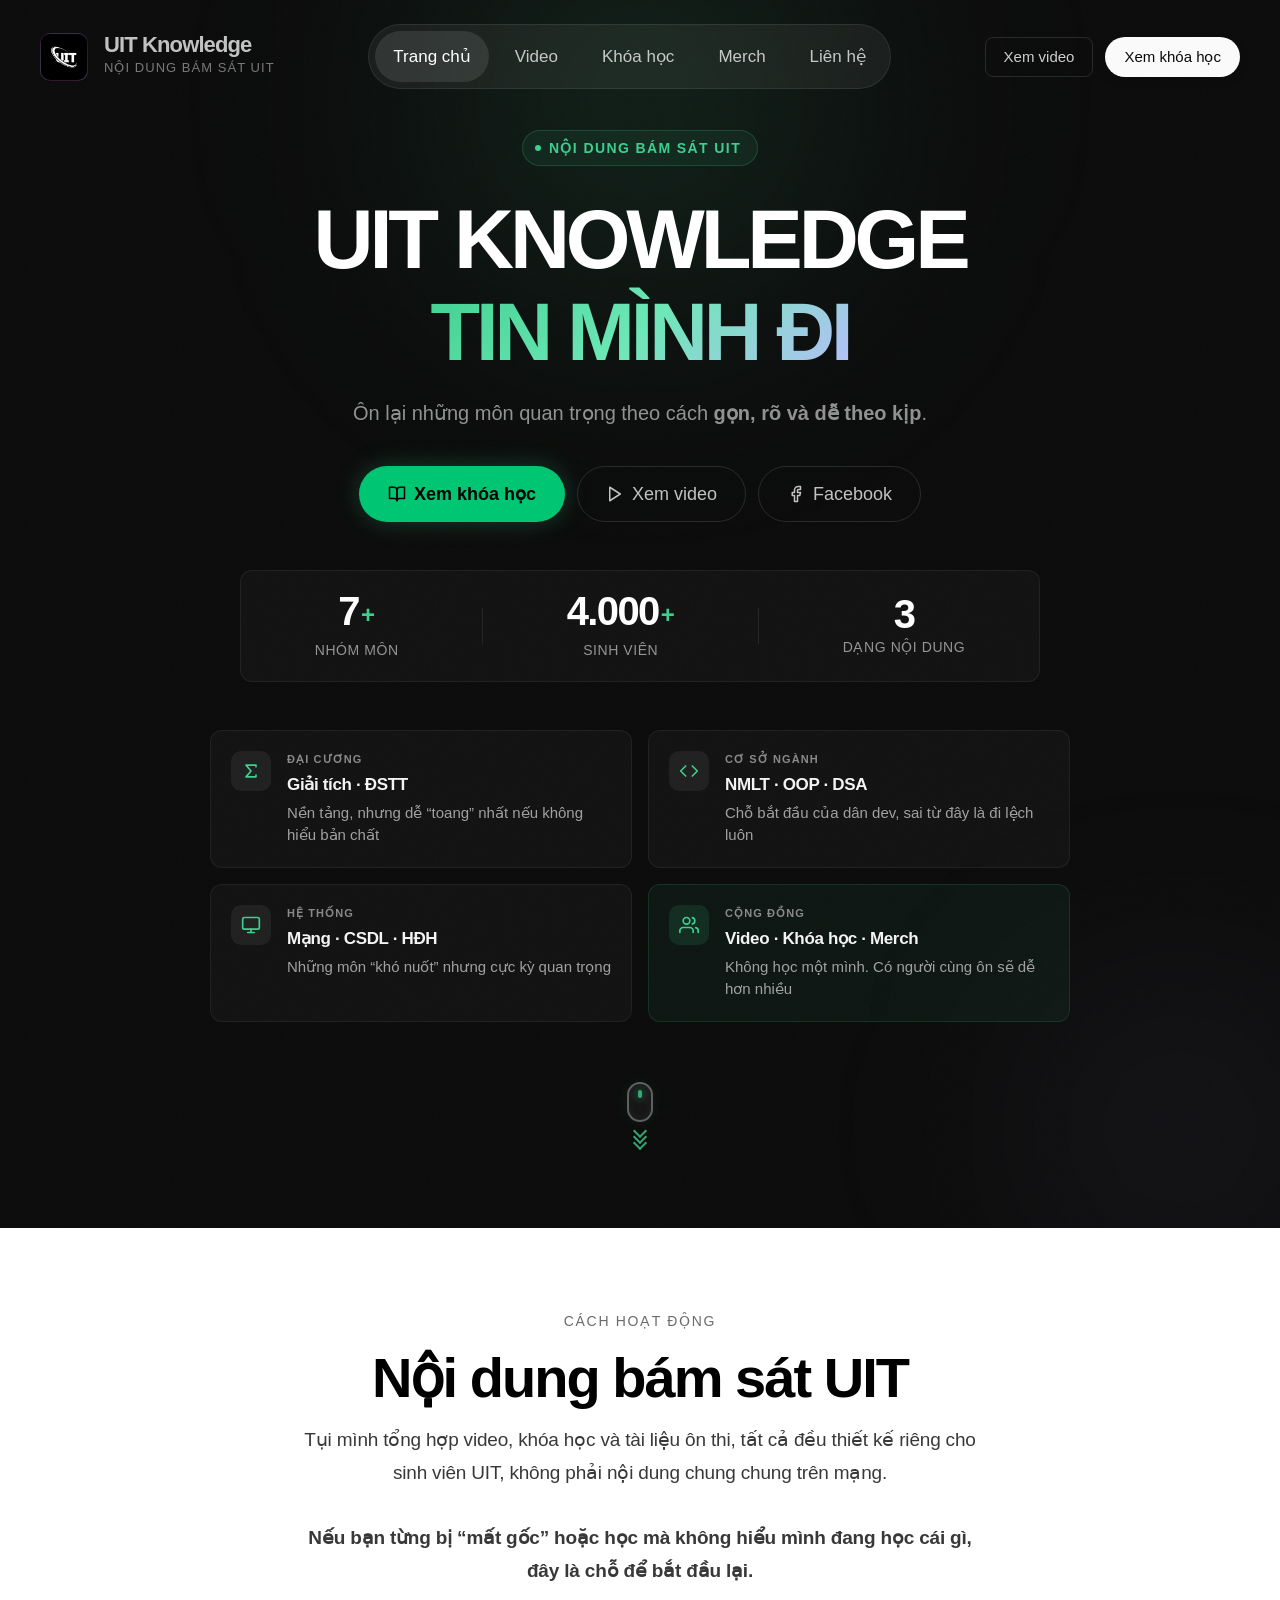
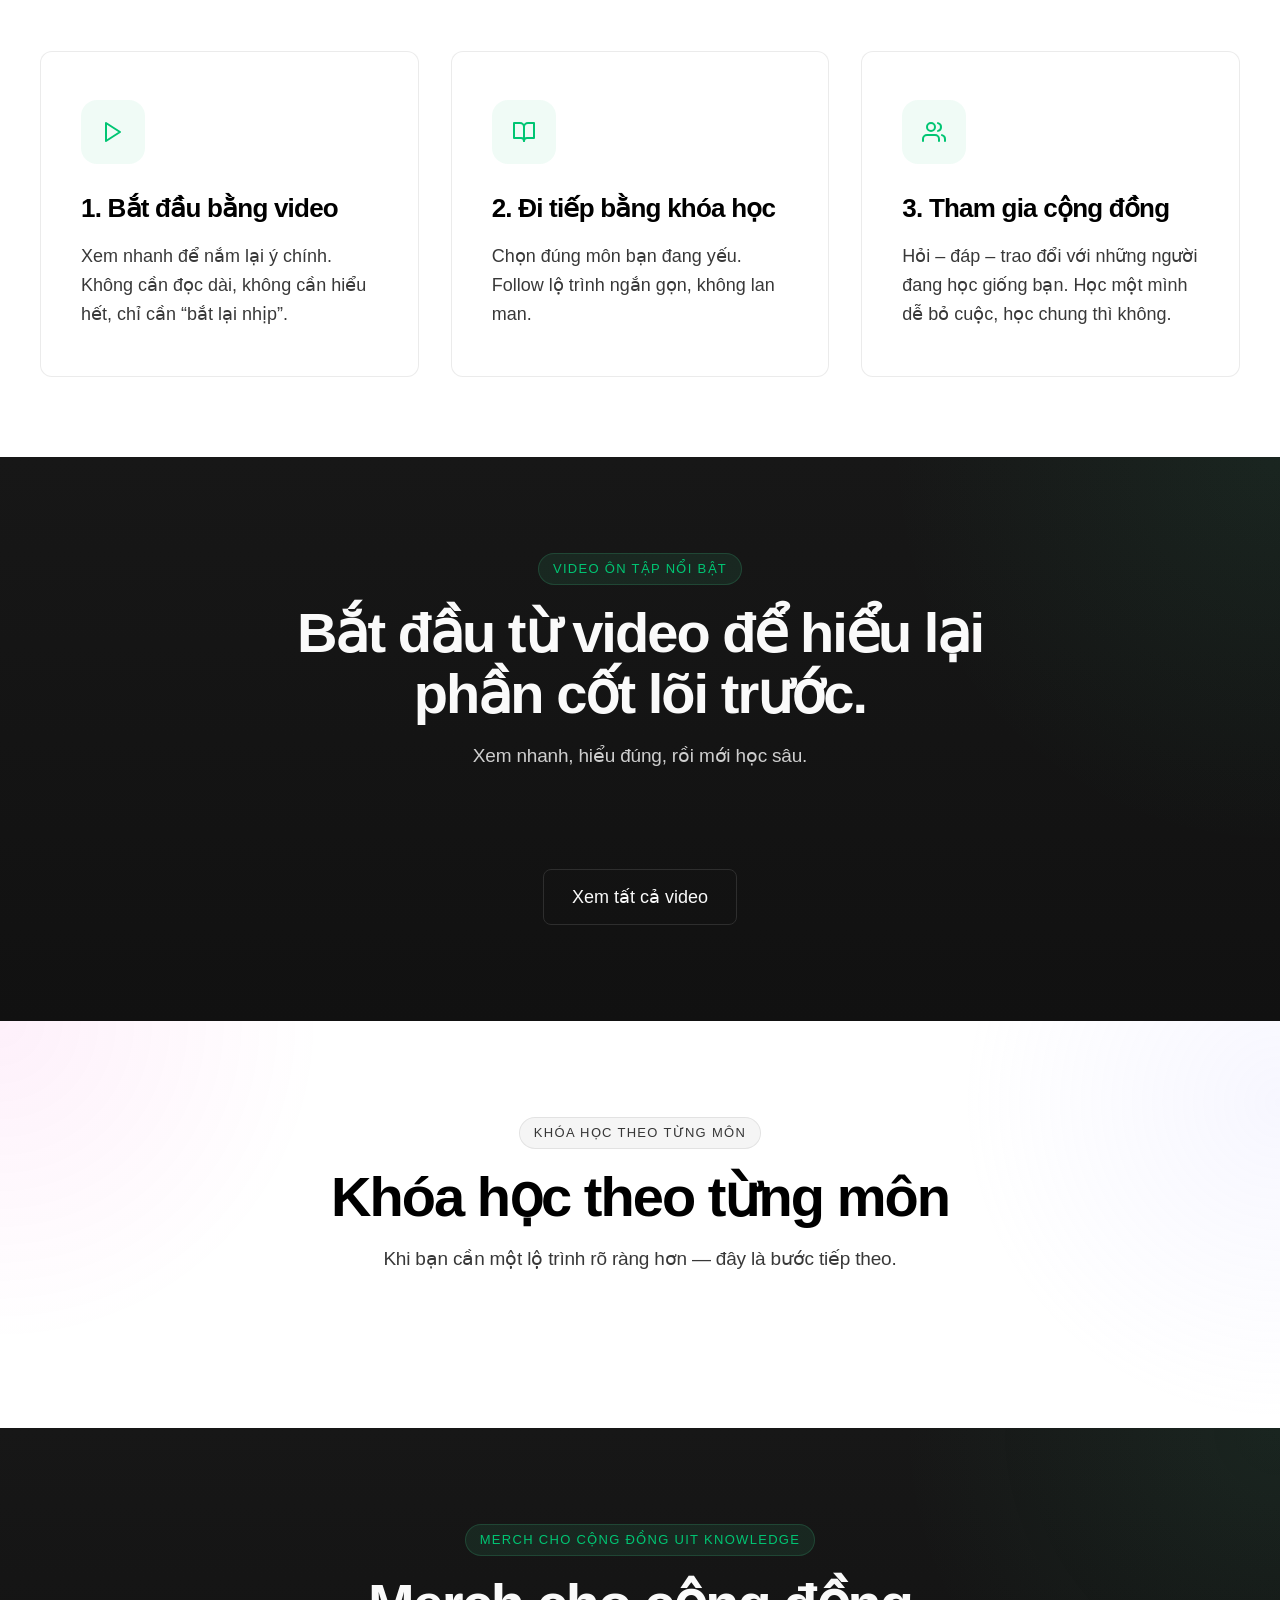
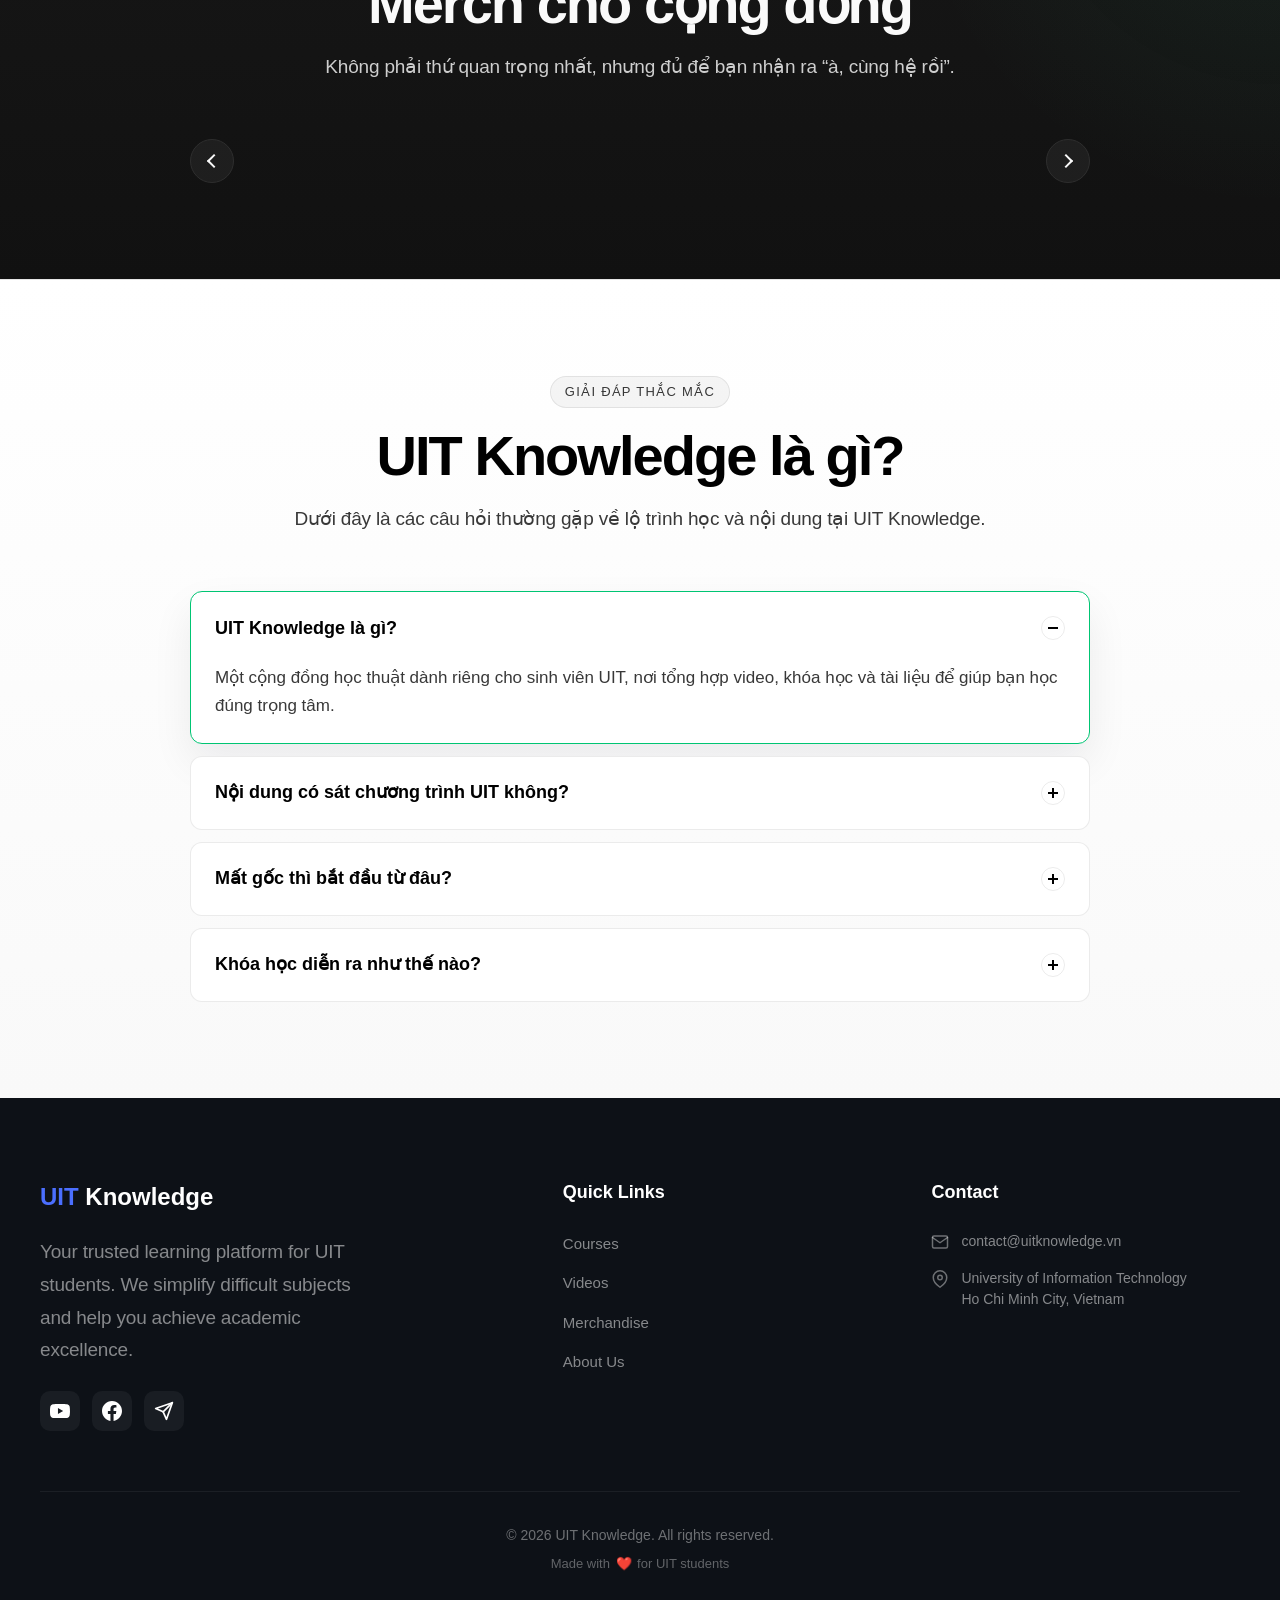
==== index.html @ 3d4f0dc7 "Feat: Add native video registration modal and video_registrations table. Replaced external Google Fo" ====
<!doctype html>
<html lang="vi">
    <head>
        <meta charset="UTF-8" />
        <meta name="viewport" content="width=device-width, initial-scale=1.0" />
        <meta
            http-equiv="Content-Security-Policy"
            content="default-src 'self'; script-src 'self' 'unsafe-inline' https://cdn.jsdelivr.net https://www.googletagmanager.com https://www.google-analytics.com; style-src 'self' 'unsafe-inline' https://fonts.googleapis.com; font-src 'self' https://fonts.gstatic.com; img-src 'self' data: https://img.youtube.com https://*.supabase.co; connect-src 'self' https://*.supabase.co https://noembed.com; frame-src https://www.youtube.com;"
        />
        <title>
            UIT Knowledge - Ôn môn trọng tâm ở UIT gọn, rõ, dễ theo kịp
        </title>
        <meta
            name="description"
            content="UIT Knowledge - Ôn lại những môn quan trọng theo cách gọn, rõ và dễ theo kịp. Tổng hợp video, khóa học và tài liệu thiết kế riêng cho sinh viên UIT."
        />
        <link rel="canonical" href="https://www.uitknowledge.org/" />
        <meta name="author" content="UIT Knowledge Team" />
        <meta name="robots" content="index, follow" />
        <meta
            property="og:title"
            content="UIT Knowledge - Ôn môn trọng tâm ở UIT gọn, rõ, dễ theo kịp"
        />
        <meta
            property="og:description"
            content="Video, khóa học và merch cho cộng đồng UIT Knowledge."
        />
        <meta
            property="og:image"
            content="data:image/svg+xml,%3Csvg xmlns='http://www.w3.org/2000/svg' width='1200' height='630' viewBox='0 0 1200 630'%3E%3Crect width='1200' height='630' fill='%23ffffff'/%3E%3Ccircle cx='920' cy='100' r='260' fill='%23ef2cc1' fill-opacity='0.14'/%3E%3Ccircle cx='860' cy='200' r='220' fill='%23bdbbff' fill-opacity='0.18'/%3E%3Ccircle cx='260' cy='520' r='180' fill='%233ecf8e' fill-opacity='0.14'/%3E%3Ctext x='110' y='220' fill='%23000000' font-family='Arial, sans-serif' font-size='72' font-weight='700'%3EUIT Knowledge%3C/text%3E%3Ctext x='110' y='305' fill='%2300c573' font-family='Arial, sans-serif' font-size='32'%3E%C3%94n c%C3%A1c m%C3%B4n tr%E1%BB%8Dng t%C3%A2m %E1%BB%9F UIT%3C/text%3E%3Ctext x='110' y='382' fill='rgba(0,0,0,0.6)' font-family='Arial, sans-serif' font-size='27'%3EVideo %E2%80%A2 Kh%C3%B3a h%E1%BB%8Dc %E2%80%A2 Merch%3C/text%3E%3C/svg%3E"
        />
        <link rel="preconnect" href="https://fonts.googleapis.com" />
        <link rel="preconnect" href="https://fonts.gstatic.com" crossorigin />
        <link
            rel="preload"
            href="https://fonts.googleapis.com/css2?family=Montserrat:wght@400;500;600;700;800&display=swap"
            as="style"
        />
        <link
            href="https://fonts.googleapis.com/css2?family=Montserrat:wght@400;500;600;700;800&display=swap"
            rel="stylesheet"
        />
        <link rel="icon" type="image/png" href="favicon.png" />
        <link rel="stylesheet" href="styles.css" />
        <script type="application/ld+json">
            {
                "@context": "https://schema.org",
                "@type": "Organization",
                "name": "UIT Knowledge",
                "url": "https://www.uitknowledge.org/",
                "description": "Cộng đồng chia sẻ video, khóa học và học liệu cho sinh viên UIT.",
                "sameAs": [
                    "https://facebook.com",
                    "https://www.youtube.com/@UIT_Knowledge"
                ]
            }
        </script>
    </head>

<body>
    <header class="header" id="header">
        <div class="header-container">
            <a href="#gioi-thieu" class="logo">
                <img src="assets/images/channels4_profile.jpg" alt="UIT Knowledge Logo" class="logo-image">
                <span class="logo-lockup">
                    <span class="logo-text">UIT Knowledge</span>
                    <span class="logo-meta">Nội dung bám sát UIT</span>
                </span>
            </a>
            <nav class="nav" id="nav">
                <a href="#gioi-thieu" class="nav-link active" data-section="gioi-thieu">Trang chủ</a>
                <a href="#video" class="nav-link" data-section="video">Video</a>
                <a href="#khoa-hoc" class="nav-link" data-section="khoa-hoc">Khóa học</a>
                <a href="#merch" class="nav-link" data-section="merch">Merch</a>
                <a href="#lien-he" class="nav-link" data-section="lien-he">Liên hệ</a>
            </nav>
            <div class="header-actions">
                <a href="#video" class="btn btn-secondary btn-small hide-mobile">Xem video</a>
                <a href="#khoa-hoc" class="btn btn-primary btn-small">Xem khóa học</a>
                <button class="menu-toggle" id="menuToggle" aria-label="Menu">
                    <span></span>
                    <span></span>
                    <span></span>
                </button>
            </div>
        </div>
    </header>

    <main>
        <section class="hero" id="gioi-thieu">
            <div class="hero-atmosphere" aria-hidden="true">
                <div class="hero-glow hero-glow-1"></div>
                <div class="hero-glow hero-glow-2"></div>
                <div class="hero-grain"></div>
            </div>
            <div class="container hero-shell">
                <div class="hero-badge reveal">
                    <span class="hero-badge-dot"></span>
                    <span>NỘI DUNG BÁM SÁT UIT</span>
                </div>
                <h1 class="hero-title reveal">
                    UIT KNOWLEDGE<br />
                    <span class="hero-title-accent">TIN MÌNH ĐI</span>
                </h1>
                <p class="hero-subtitle reveal">
                    Ôn lại những môn quan trọng theo cách <strong>gọn, rõ và dễ theo kịp</strong>.
                </p>
                <div class="hero-actions reveal">
                    <a href="#khoa-hoc" class="btn btn-accent btn-large">
                        <svg
                            width="18"
                            height="18"
                            viewBox="0 0 24 24"
                            fill="none"
                            stroke="currentColor"
                            stroke-width="2"
                            stroke-linecap="round"
                            stroke-linejoin="round"
                        >
                            <path
                                d="M2 3h6a4 4 0 0 1 4 4v14a3 3 0 0 0-3-3H2z"
                            ></path>
                            <path
                                d="M22 3h-6a4 4 0 0 0-4 4v14a3 3 0 0 1 3-3h7z"
                            ></path>
                        </svg>
                        Xem khóa học
                    </a>
                    <a href="#video" class="btn btn-ghost btn-large">
                        <svg
                            width="18"
                            height="18"
                            viewBox="0 0 24 24"
                            fill="none"
                            stroke="currentColor"
                            stroke-width="2"
                            stroke-linecap="round"
                            stroke-linejoin="round"
                        >
                            <polygon points="5 3 19 12 5 21 5 3"></polygon>
                        </svg>
                        Xem video
                    </a>
                    <a
                        href="https://facebook.com"
                        target="_blank"
                        rel="noopener noreferrer"
                        class="btn btn-ghost btn-large"
                    >
                        <svg
                            width="18"
                            height="18"
                            viewBox="0 0 24 24"
                            fill="none"
                            stroke="currentColor"
                            stroke-width="2"
                            stroke-linecap="round"
                            stroke-linejoin="round"
                        >
                            <path
                                d="M18 2h-3a5 5 0 0 0-5 5v3H7v4h3v8h4v-8h3l1-4h-4V7a1 1 0 0 1 1-1h3z"
                            ></path>
                        </svg>
                        Facebook
                    </a>
                </div>
                <div class="hero-stats-bar reveal">
                    <div class="hero-stat">
                        <div class="hero-stat-value">
                            <span class="hero-stat-number" data-count="7"
                                >0</span
                            ><span class="hero-stat-plus">+</span>
                        </div>
                        <span class="hero-stat-label">nhóm môn</span>
                    </div>
                    <div class="hero-stat-divider"></div>
                    <div class="hero-stat">
                        <div class="hero-stat-value">
                            <span class="hero-stat-number" data-count="4000"
                                >0</span
                            ><span class="hero-stat-plus">+</span>
                        </div>
                        <span class="hero-stat-label">sinh viên</span>
                    </div>
                    <div class="hero-stat-divider"></div>
                    <div class="hero-stat">
                        <div class="hero-stat-value">
                            <span class="hero-stat-number" data-count="3"
                                >0</span
                            >
                        </div>
                        <span class="hero-stat-label">dạng nội dung</span>
                    </div>
                </div>
                <div class="hero-subjects reveal">
                    <article class="hero-subject">
                        <div class="hero-subject-icon">
                            <svg
                                width="20"
                                height="20"
                                viewBox="0 0 24 24"
                                fill="none"
                                stroke="currentColor"
                                stroke-width="2"
                                stroke-linecap="round"
                                stroke-linejoin="round"
                            >
                                <path d="M18 7V5H6l6 7-6 7h12v-2"></path>
                            </svg>
                        </div>
                        <div>
                            <span class="hero-subject-kicker">ĐẠI CƯƠNG</span>
                            <strong>Giải tích · ĐSTT</strong>
                            <p class="hero-subject-desc">Nền tảng, nhưng dễ “toang” nhất nếu không hiểu bản chất</p>
                        </div>
                    </article>
                    <article class="hero-subject">
                        <div class="hero-subject-icon">
                            <svg
                                width="20"
                                height="20"
                                viewBox="0 0 24 24"
                                fill="none"
                                stroke="currentColor"
                                stroke-width="2"
                                stroke-linecap="round"
                                stroke-linejoin="round"
                            >
                                <polyline points="16 18 22 12 16 6"></polyline>
                                <polyline points="8 6 2 12 8 18"></polyline>
                            </svg>
                        </div>
                        <div>
                            <span class="hero-subject-kicker">CƠ SỞ NGÀNH</span>
                            <strong>NMLT · OOP · DSA</strong>
                            <p class="hero-subject-desc">Chỗ bắt đầu của dân dev, sai từ đây là đi lệch luôn</p>
                        </div>
                    </article>
                    <article class="hero-subject">
                        <div class="hero-subject-icon">
                            <svg
                                width="20"
                                height="20"
                                viewBox="0 0 24 24"
                                fill="none"
                                stroke="currentColor"
                                stroke-width="2"
                                stroke-linecap="round"
                                stroke-linejoin="round"
                            >
                                <rect
                                    x="2"
                                    y="3"
                                    width="20"
                                    height="14"
                                    rx="2"
                                    ry="2"
                                ></rect>
                                <line x1="8" y1="21" x2="16" y2="21"></line>
                                <line x1="12" y1="17" x2="12" y2="21"></line>
                            </svg>
                        </div>
                        <div>
                            <span class="hero-subject-kicker">HỆ THỐNG</span>
                            <strong>Mạng · CSDL · HĐH</strong>
                            <p class="hero-subject-desc">Những môn “khó nuốt” nhưng cực kỳ quan trọng</p>
                        </div>
                    </article>
                    <article class="hero-subject hero-subject-accent">
                        <div class="hero-subject-icon">
                            <svg
                                width="20"
                                height="20"
                                viewBox="0 0 24 24"
                                fill="none"
                                stroke="currentColor"
                                stroke-width="2"
                                stroke-linecap="round"
                                stroke-linejoin="round"
                            >
                                <path
                                    d="M17 21v-2a4 4 0 0 0-4-4H5a4 4 0 0 0-4 4v2"
                                ></path>
                                <circle cx="9" cy="7" r="4"></circle>
                                <path d="M23 21v-2a4 4 0 0 0-3-3.87"></path>
                                <path d="M16 3.13a4 4 0 0 1 0 7.75"></path>
                            </svg>
                        </div>
                        <div>
                            <span class="hero-subject-kicker">CỘNG ĐỒNG</span>
                            <strong>Video · Khóa học · Merch</strong>
                            <p class="hero-subject-desc">Không học một mình. Có người cùng ôn sẽ dễ hơn nhiều</p>
                        </div>
                    </article>
                </div>
                <div class="hero-scroll-down reveal">
                    <a href="#intro" class="scroll-bounce" aria-label="Cuộn xuống">
                        <div class="mouse">
                            <div class="wheel"></div>
                        </div>
                        <div class="chevron"></div>
                        <div class="chevron"></div>
                        <div class="chevron"></div>
                    </a>
                </div>
            </div>
        </section>

            <section class="section section-light intro-band" id="intro">
                <div class="container">
                    <div class="intro-header reveal">
                        <div class="eyebrow">CÁCH HOẠT ĐỘNG</div>
                        <h2 class="section-title section-title-dark">
                            Nội dung bám sát UIT
                        </h2>
                        <p class="section-desc section-desc-dark">
                            Tụi mình tổng hợp video, khóa học và tài liệu ôn thi, tất cả đều thiết kế riêng cho sinh viên UIT, không phải nội dung chung chung trên mạng.
                            <br><br>
                            <strong>Nếu bạn từng bị “mất gốc” hoặc học mà không hiểu mình đang học cái gì, đây là chỗ để bắt đầu lại.</strong>
                        </p>
                    </div>
                    <div class="intro-features reveal">
                        <div class="intro-feature">
                            <div class="intro-feature-icon">
                                <svg
                                    width="24"
                                    height="24"
                                    viewBox="0 0 24 24"
                                    fill="none"
                                    stroke="currentColor"
                                    stroke-width="2"
                                    stroke-linecap="round"
                                    stroke-linejoin="round"
                                >
                                    <polygon
                                        points="5 3 19 12 5 21 5 3"
                                    ></polygon>
                                </svg>
                            </div>
                            <h3>1. Bắt đầu bằng video</h3>
                            <p>
                                Xem nhanh để nắm lại ý chính. Không cần đọc dài, không cần hiểu hết, chỉ cần “bắt lại nhịp”.
                            </p>
                        </div>
                        <div class="intro-feature">
                            <div class="intro-feature-icon">
                                <svg
                                    width="24"
                                    height="24"
                                    viewBox="0 0 24 24"
                                    fill="none"
                                    stroke="currentColor"
                                    stroke-width="2"
                                    stroke-linecap="round"
                                    stroke-linejoin="round"
                                >
                                    <path
                                        d="M2 3h6a4 4 0 0 1 4 4v14a3 3 0 0 0-3-3H2z"
                                    ></path>
                                    <path
                                        d="M22 3h-6a4 4 0 0 0-4 4v14a3 3 0 0 1 3-3h7z"
                                    ></path>
                                </svg>
                            </div>
                            <h3>2. Đi tiếp bằng khóa học</h3>
                            <p>
                                Chọn đúng môn bạn đang yếu. Follow lộ trình ngắn gọn, không lan man.
                            </p>
                        </div>
                        <div class="intro-feature">
                            <div class="intro-feature-icon">
                                <svg
                                    width="24"
                                    height="24"
                                    viewBox="0 0 24 24"
                                    fill="none"
                                    stroke="currentColor"
                                    stroke-width="2"
                                    stroke-linecap="round"
                                    stroke-linejoin="round"
                                >
                                    <path
                                        d="M17 21v-2a4 4 0 0 0-4-4H5a4 4 0 0 0-4 4v2"
                                    ></path>
                                    <circle cx="9" cy="7" r="4"></circle>
                                    <path d="M23 21v-2a4 4 0 0 0-3-3.87"></path>
                                    <path d="M16 3.13a4 4 0 0 1 0 7.75"></path>
                                </svg>
                            </div>
                            <h3>3. Tham gia cộng đồng</h3>
                            <p>
                                Hỏi – đáp – trao đổi với những người đang học giống bạn. Học một mình dễ bỏ cuộc, học chung thì không.
                            </p>
                        </div>
                    </div>
                </div>
            </section>

            <section class="section section-dark section-video" id="video">
                <div class="container">
                    <div class="section-header reveal">
                        <span class="section-tag">Video ôn tập nổi bật</span>
                        <h2 class="section-title">
                            Bắt đầu từ video để hiểu lại phần cốt lõi trước.
                        </h2>
                        <p class="section-desc">
                            Xem nhanh, hiểu đúng, rồi mới học sâu.
                        </p>
                    </div>
                    <div class="video-grid" id="video-grid">
                        <!-- Dynamic videos will be loaded here -->
                    </div>
                    <div class="section-cta reveal">
                        <a
                            href="https://www.youtube.com/@UIT_Knowledge"
                            target="_blank"
                            rel="noopener noreferrer"
                            class="btn btn-secondary btn-large"
                            >Xem tất cả video</a
                        >
                    </div>
                </div>
            </section>

            <section
                class="section section-light section-courses"
                id="khoa-hoc"
            >
                <div class="container">
                    <div class="section-header reveal">
                        <span class="section-tag section-tag-light"
                            >Khóa học theo từng môn</span
                        >
                        <h2 class="section-title section-title-dark">
                            Khóa học theo từng môn
                        </h2>
                        <p class="section-desc section-desc-dark">
                            Khi bạn cần một lộ trình rõ ràng hơn — đây là bước tiếp theo.
                        </p>
                    </div>
                    <div class="courses-grid" id="courses-grid">
                        <!-- Dynamic courses will be loaded here -->
                    </div>
                </div>
            </section>

            <section class="section section-dark section-merch" id="merch">
                <div class="container">
                    <div class="section-header reveal">
                        <span class="section-tag"
                            >Merch cho cộng đồng UIT Knowledge</span
                        >
                        <h2 class="section-title">
                            Merch cho cộng đồng
                        </h2>
                        <p class="section-desc">
                            Không phải thứ quan trọng nhất, nhưng đủ để bạn nhận ra “à, cùng hệ rồi”.
                        </p>
                    </div>
                    <div
                        class="merch-carousel reveal"
                        aria-label="Merch UIT Knowledge"
                    >
                        <button
                            class="merch-arrow merch-arrow-prev"
                            type="button"
                            aria-label="Xem merch trước"
                        >
                            ‹
                        </button>
                        <div class="merch-viewport">
                            <div class="merch-track" id="merch-grid">
                                <!-- Dynamic merch will be loaded here -->
                            </div>
                        </div>
                        <button
                            class="merch-arrow merch-arrow-next"
                            type="button"
                            aria-label="Xem merch tiếp theo"
                        >
                            ›
                        </button>
                    </div>
                </div>
            </section>

            <section class="section section-light section-faq" id="faq">
                <div class="container">
                    <div class="section-header reveal">
                        <span class="section-tag section-tag-light"
                            >Giải đáp thắc mắc</span
                        >
                        <h2 class="section-title section-title-dark">
                            UIT Knowledge là gì?
                        </h2>
                        <p class="section-desc section-desc-dark">
                            Dưới đây là các câu hỏi thường gặp về lộ trình học
                            và nội dung tại UIT Knowledge.
                        </p>
                    </div>
                    <div class="faq-accordion reveal" id="faq-accordion">
                        <div class="faq-item is-open">
                            <button
                                class="faq-question"
                                type="button"
                                aria-expanded="true"
                            >
                                <span>UIT Knowledge là gì?</span>
                                <span
                                    class="faq-icon"
                                    aria-hidden="true"
                                ></span>
                            </button>
                            <div class="faq-answer">
                                <p>
                                    Một cộng đồng học thuật dành riêng cho sinh viên UIT, nơi tổng hợp video, khóa học và tài liệu để giúp bạn học đúng trọng tâm.
                                </p>
                            </div>
                        </div>
                        <div class="faq-item">
                            <button
                                class="faq-question"
                                type="button"
                                aria-expanded="false"
                            >
                                <span
                                    >Nội dung có sát chương trình UIT không?</span
                                >
                                <span
                                    class="faq-icon"
                                    aria-hidden="true"
                                ></span>
                            </button>
                            <div class="faq-answer">
                                <p>
                                    Có. Tụi mình xây dựng dựa trên chính môn học ở UIT, không phải content chung chung.
                                </p>
                            </div>
                        </div>
                        <div class="faq-item">
                            <button
                                class="faq-question"
                                type="button"
                                aria-expanded="false"
                            >
                                <span
                                    >Mất gốc thì bắt đầu từ đâu?</span
                                >
                                <span
                                    class="faq-icon"
                                    aria-hidden="true"
                                ></span>
                            </button>
                            <div class="faq-answer">
                                <p>
                                    Bắt đầu từ video. Đừng cố hiểu hết ngay, chỉ cần hiểu lại những ý chính trước.
                                </p>
                            </div>
                        </div>
                        <div class="faq-item">
                            <button
                                class="faq-question"
                                type="button"
                                aria-expanded="false"
                            >
                                <span
                                    >Khóa học diễn ra như thế nào?</span
                                >
                                <span
                                    class="faq-icon"
                                    aria-hidden="true"
                                ></span>
                            </button>
                            <div class="faq-answer">
                                <p>
                                    Ngắn gọn, đi thẳng vào trọng tâm, có lộ trình rõ ràng để bạn không bị lạc.
                                </p>
                            </div>
                        </div>
                    </div>
                </div>
            </section>
        </main>

        <footer class="footer footer-dark" id="lien-he">
            <div class="container footer-shell">
                <div class="footer-grid">
                    <!-- Brand column -->
                    <div class="footer-col footer-brand">
                        <div class="footer-logo">
                            <span class="logo-accent">UIT</span> Knowledge
                        </div>
                        <p class="footer-description">
                            Your trusted learning platform for UIT students. We simplify difficult subjects and help you achieve academic excellence.
                        </p>
                        <div class="footer-socials">
                            <a href="https://www.youtube.com/@UIT_Knowledge" target="_blank" rel="noopener noreferrer" class="social-icon" aria-label="YouTube">
                                <svg width="20" height="20" viewBox="0 0 24 24" fill="currentColor">
                                    <path d="M23.498 6.186a3.016 3.016 0 0 0-2.122-2.136C19.505 3.545 12 3.545 12 3.545s-7.505 0-9.377.505A3.017 3.017 0 0 0 .502 6.186C0 8.07 0 12 0 12s0 3.93.502 5.814a3.016 3.016 0 0 0 2.122 2.136c1.871.505 9.376.505 9.376.505s7.505 0 9.377-.505a3.015 3.015 0 0 0 2.122-2.136C24 15.93 24 12 24 12s0-3.93-.502-5.814zM9.545 15.568V8.432L15.818 12l-6.273 3.568z"/>
                                </svg>
                            </a>
                            <a href="https://facebook.com" target="_blank" rel="noopener noreferrer" class="social-icon" aria-label="Facebook">
                                <svg width="20" height="20" viewBox="0 0 24 24" fill="currentColor">
                                    <path d="M24 12.073c0-6.627-5.373-12-12-12s-12 5.373-12 12c0 5.99 4.388 10.954 10.125 11.854v-8.385H7.078v-3.47h3.047V9.43c0-3.007 1.792-4.669 4.533-4.669 1.312 0 2.686.235 2.686.235v2.953H15.83c-1.491 0-1.956.925-1.956 1.874v2.25h3.328l-.532 3.47h-2.796v8.385C19.612 23.027 24 18.062 24 12.073z"/>
                                </svg>
                            </a>
                            <a href="https://t.me/uitknowledge" target="_blank" rel="noopener noreferrer" class="social-icon" aria-label="Telegram">
                                <svg width="20" height="20" viewBox="0 0 24 24" fill="none" stroke="currentColor" stroke-width="2" stroke-linecap="round" stroke-linejoin="round">
                                    <line x1="22" y1="2" x2="11" y2="13"></line>
                                    <polygon points="22 2 15 22 11 13 2 9 22 2"></polygon>
                                </svg>
                            </a>
                        </div>
                    </div>

                    <!-- Quick Links column -->
                    <div class="footer-col">
                        <h4 class="footer-title">Quick Links</h4>
                        <ul class="footer-links">
                            <li><a href="#khoa-hoc">Courses</a></li>
                            <li><a href="#video">Videos</a></li>
                            <li><a href="#merch">Merchandise</a></li>
                            <li><a href="#gioi-thieu">About Us</a></li>
                        </ul>
                    </div>

                    <!-- Contact column -->
                    <div class="footer-col">
                        <h4 class="footer-title">Contact</h4>
                        <div class="contact-info">
                            <a href="mailto:contact@uitknowledge.vn" class="contact-item">
                                <svg width="18" height="18" viewBox="0 0 24 24" fill="none" stroke="currentColor" stroke-width="2" stroke-linecap="round" stroke-linejoin="round">
                                    <path d="M4 4h16c1.1 0 2 .9 2 2v12c0 1.1-.9 2-2 2H4c-1.1 0-2-.9-2-2V6c0-1.1.9-2 2-2z"></path>
                                    <polyline points="22,6 12,13 2,6"></polyline>
                                </svg>
                                contact@uitknowledge.vn
                            </a>
                            <div class="contact-item">
                                <svg width="18" height="18" viewBox="0 0 24 24" fill="none" stroke="currentColor" stroke-width="2" stroke-linecap="round" stroke-linejoin="round">
                                    <path d="M21 10c0 7-9 13-9 13s-9-6-9-13a9 9 0 0 1 18 0z"></path>
                                    <circle cx="12" cy="10" r="3"></circle>
                                </svg>
                                <span>University of Information Technology<br>Ho Chi Minh City, Vietnam</span>
                            </div>
                        </div>
                    </div>
                </div>

                <hr class="footer-divider">

                <div class="footer-bottom">
                    <p class="copyright">© 2026 UIT Knowledge. All rights reserved.</p>
                    <p class="credit">Made with <span class="heart-icon">❤️</span> for UIT students</p>
                </div>
            </div>
        </footer>

        <div id="payment-modal" class="qr-modal" aria-hidden="true">
            <div class="qr-modal-overlay"></div>
            <div class="qr-modal-container">
                <div class="qr-modal-header">
                    <h3 id="payment-modal-title">Thanh toán</h3>
                    <button
                        id="close-payment-modal"
                        class="qr-modal-close"
                        aria-label="Đóng"
                    >
                        <svg
                            width="24"
                            height="24"
                            viewBox="0 0 24 24"
                            fill="none"
                            stroke="currentColor"
                            stroke-width="2"
                        >
                            <line x1="18" y1="6" x2="6" y2="18"></line>
                            <line x1="6" y1="6" x2="18" y2="18"></line>
                        </svg>
                    </button>
                </div>
                <div class="qr-modal-body">
                    <p id="payment-course-title">Tên khóa học</p>
                    <div class="qr-image-wrapper">
                        <img
                            id="payment-qr-image"
                            src=""
                            alt="Mã QR Thanh toán"
                        />
                        <div class="qr-loading-spinner"></div>
                    </div>
                    <div class="qr-instructions">
                        <p>
                            <strong>Bước 1:</strong> Mở ứng dụng Ngân hàng/Ví
                            điện tử và quét mã QR trên.
                        </p>
                        <p>
                            <strong>Bước 2:</strong> Kiểm tra số tiền và nội
                            dung chuyển khoản theo thông tin khóa học.
                        </p>
                        <p>
                            <strong>Bước 3:</strong> Chụp màn hình giao dịch và
                            gửi về cho Ban Nội dung.
                        </p>
                    </div>
                </div>
                <div class="qr-modal-footer">
                    <button
                        class="btn btn-primary btn-full"
                        id="confirm-payment-btn"
                    >
                        Tôi đã thanh toán
                    </button>
                </div>
            </div>
        </div>

        <!-- Registration Modal -->
        <div id="registration-modal" class="qr-modal" aria-hidden="true">
            <div class="qr-modal-overlay"></div>
            <div class="qr-modal-container" style="max-width: 600px;">
                <div class="qr-modal-header">
                    <h3>Đăng ký khóa học</h3>
                    <button id="close-registration-modal" class="qr-modal-close" aria-label="Đóng">
                        <svg width="24" height="24" viewBox="0 0 24 24" fill="none" stroke="currentColor" stroke-width="2">
                            <line x1="18" y1="6" x2="6" y2="18"></line>
                            <line x1="6" y1="6" x2="18" y2="18"></line>
                        </svg>
                    </button>
                </div>
                <div class="qr-modal-body" style="text-align: left;">
                    <form id="registration-form" class="registration-form">
                        <div class="form-grid-2col">
                            <div class="form-group">
                                <label for="reg-full-name">Họ và tên <span class="required">*</span></label>
                                <input type="text" id="reg-full-name" name="full_name" placeholder="Nguyễn Văn A" required>
                            </div>
                            <div class="form-group">
                                <label for="reg-student-id">MSSV / Email <span class="required">*</span></label>
                                <input type="text" id="reg-student-id" name="student_id_email" placeholder="2152xxxx" required>
                            </div>
                        </div>

                        <div class="form-grid-2col">
                            <div class="form-group">
                                <label>Có mail Teams chưa? <span class="required">*</span></label>
                                <div class="radio-group">
                                    <label class="radio-label">
                                        <input type="radio" name="has_teams_email" value="Rồi" required>
                                        <span>Rồi</span>
                                    </label>
                                    <label class="radio-label">
                                        <input type="radio" name="has_teams_email" value="Chưa">
                                        <span>Chưa</span>
                                    </label>
                                </div>
                            </div>
                            <div class="form-group">
                                <label for="reg-teams-email">Email Teams <span class="required">*</span></label>
                                <input type="text" id="reg-teams-email" name="teams_email" placeholder="2152xxxx@gm.uit.edu.vn" required>
                            </div>
                        </div>

                        <div class="form-group">
                            <label>Môn học muốn đăng ký <span class="required">*</span></label>
                            <div class="checkbox-grid">
                                <label class="checkbox-label">
                                    <input type="checkbox" name="courses" value="OOP">
                                    <span>OOP</span>
                                </label>
                                <label class="checkbox-label">
                                    <input type="checkbox" name="courses" value="DSA">
                                    <span>DSA</span>
                                </label>
                                <label class="checkbox-label">
                                    <input type="checkbox" name="courses" value="Xác Suất Thống Kê">
                                    <span>Xác Suất Thống Kê</span>
                                </label>
                                <label class="checkbox-label">
                                    <input type="checkbox" name="courses" value="Cấu Trúc Rời Rạc">
                                    <span>Cấu Trúc Rời Rạc</span>
                                </label>
                            </div>
                        </div>

                        <div class="form-grid-2col">
                            <div class="form-group">
                                <label for="reg-goal">Mục tiêu <span class="required">*</span></label>
                                <select id="reg-goal" name="goal" required>
                                    <option value="" disabled selected>Chọn mục tiêu</option>
                                    <option value="Qua môn">Qua môn</option>
                                    <option value="Điểm khá">Điểm khá</option>
                                    <option value="Điểm giỏi">Điểm giỏi</option>
                                    <option value="Khác">Khác</option>
                                </select>
                            </div>
                            <div class="form-group">
                                <label>Rảnh cuối tuần chứ? <span class="required">*</span></label>
                                <div class="radio-group">
                                    <label class="radio-label">
                                        <input type="radio" name="weekend_available" value="Có" required>
                                        <span>Có</span>
                                    </label>
                                    <label class="radio-label">
                                        <input type="radio" name="weekend_available" value="Không">
                                        <span>Không</span>
                                    </label>
                                </div>
                            </div>
                        </div>

                        <div class="form-group">
                            <label for="reg-difficulties">Khó khăn đang gặp phải</label>
                            <textarea id="reg-difficulties" name="difficulties" rows="2" placeholder="Chia sẻ thêm về khó khăn của bạn..."></textarea>
                        </div>

                        <div class="form-group">
                            <label>Thời gian có thể học <span class="required">*</span></label>
                            <div class="checkbox-grid">
                                <label class="checkbox-label">
                                    <input type="checkbox" name="time_slots" value="13h00 - 14h30">
                                    <span>13h - 14h30</span>
                                </label>
                                <label class="checkbox-label">
                                    <input type="checkbox" name="time_slots" value="15h00 - 16h30">
                                    <span>15h - 16h30</span>
                                </label>
                                <label class="checkbox-label">
                                    <input type="checkbox" name="time_slots" value="21h00 - 22h30">
                                    <span>21h - 22h30</span>
                                </label>
                            </div>
                        </div>

                        <div class="registration-footer">
                            <button type="submit" class="btn btn-primary btn-full" id="submit-registration-btn">
                                Gửi đăng ký
                            </button>
                        </div>
                    </form>
                </div>
            </div>
        </div>
        
        <!-- Video Registration Modal -->
        <div id="video-modal" class="qr-modal" aria-hidden="true">
            <div class="qr-modal-overlay"></div>
            <div class="qr-modal-container" style="max-width: 600px;">
                <div class="qr-modal-header">
                    <h3>Đăng ký xem Video</h3>
                    <button id="close-video-modal" class="qr-modal-close" aria-label="Đóng">
                        <svg width="24" height="24" viewBox="0 0 24 24" fill="none" stroke="currentColor" stroke-width="2">
                            <line x1="18" y1="6" x2="6" y2="18"></line>
                            <line x1="6" y1="6" x2="18" y2="18"></line>
                        </svg>
                    </button>
                </div>
                <div class="qr-modal-body" style="text-align: left;">
                    <form id="video-form" class="registration-form">
                        <div class="form-grid-2col">
                            <div class="form-group">
                                <label for="video-full-name">Họ và tên của bạn <span class="required">*</span></label>
                                <input type="text" id="video-full-name" name="full_name" placeholder="Nguyễn Văn A" required>
                            </div>
                            <div class="form-group">
                                <label for="video-student-id">MSSV <span class="required">*</span></label>
                                <input type="text" id="video-student-id" name="student_id" placeholder="2152xxxx" required>
                            </div>
                        </div>

                        <div class="form-grid-2col">
                            <div class="form-group">
                                <label>Có mail Teams chưa? <span class="required">*</span></label>
                                <div class="radio-group">
                                    <label class="radio-label">
                                        <input type="radio" name="has_teams_email" value="Rồi" required>
                                        <span>Rồi</span>
                                    </label>
                                    <label class="radio-label">
                                        <input type="radio" name="has_teams_email" value="Chưa">
                                        <span>Chưa</span>
                                    </label>
                                </div>
                            </div>
                            <div class="form-group">
                                <label for="video-teams-email">Email Teams sinh viên <span class="required">*</span></label>
                                <input type="text" id="video-teams-email" name="teams_email" placeholder="2152xxxx@gm.uit.edu.vn" required>
                            </div>
                        </div>

                        <div class="form-group">
                            <label>Môn học muốn xem video <span class="required">*</span></label>
                            <div class="checkbox-grid" style="grid-template-columns: repeat(auto-fill, minmax(180px, 1fr));">
                                <label class="checkbox-label"><input type="checkbox" name="courses" value="OOP"><span>OOP</span></label>
                                <label class="checkbox-label"><input type="checkbox" name="courses" value="DSA"><span>DSA</span></label>
                                <label class="checkbox-label"><input type="checkbox" name="courses" value="XSTK"><span>Xác suất thống kê</span></label>
                                <label class="checkbox-label"><input type="checkbox" name="courses" value="CTRR"><span>Cấu trúc rời rạc</span></label>
                                <label class="checkbox-label"><input type="checkbox" name="courses" value="NM MMT"><span>Mạng máy tính</span></label>
                                <label class="checkbox-label"><input type="checkbox" name="courses" value="TCCS MT2"><span>Kiến trúc máy tính 2</span></label>
                                <label class="checkbox-label"><input type="checkbox" name="courses" value="CSDL"><span>Cơ sở dữ liệu</span></label>
                                <label class="checkbox-label"><input type="checkbox" name="courses" value="HĐH"><span>Hệ điều hành</span></label>
                            </div>
                        </div>

                        <div class="registration-footer">
                            <button type="submit" class="btn btn-primary btn-full" id="submit-video-btn">
                                Gửi đăng ký
                            </button>
                        </div>
                    </form>
                </div>
            </div>
        </div>

        <script
            async
            src="https://www.googletagmanager.com/gtag/js?id=GA_MEASUREMENT_ID"
        ></script>

        <script>
            window.dataLayer = window.dataLayer || [];
            function gtag() {
                dataLayer.push(arguments);
            }
            gtag("js", new Date());
            gtag("config", "GA_MEASUREMENT_ID");
        </script>
        <script src="https://cdn.jsdelivr.net/npm/@supabase/supabase-js@2"></script>
        <script src="supabase.js"></script>
        <script src="script.js"></script>
    </body>
</html>
---- styles.css ----
/* === RESET === */
*,
*::before,
*::after {
    margin: 0;
    padding: 0;
    box-sizing: border-box;
}

:root {
    --light-canvas: #ffffff;
    --light-surface: rgba(0, 0, 0, 0.02);
    --light-surface-strong: rgba(0, 0, 0, 0.04);
    --light-border: rgba(0, 0, 0, 0.08);
    --light-border-strong: rgba(0, 0, 0, 0.14);
    --light-text: #000000;
    --light-text-secondary: rgba(0, 0, 0, 0.78);
    --light-text-muted: rgba(0, 0, 0, 0.58);
    --dark-canvas: #171717;
    --dark-surface: #0f0f0f;
    --dark-surface-soft: rgba(41, 41, 41, 0.84);
    --dark-border: #2e2e2e;
    --dark-border-strong: #363636;
    --dark-border-stronger: #393939;
    --dark-text: #fafafa;
    --dark-text-secondary: #cecece;
    --dark-text-muted: #aaaaaa;
    --accent: #3ecf8e;
    --accent-strong: #00c573;
    --accent-border: rgba(62, 207, 142, 0.3);
    --pastel-pink: #ef2cc1;
    --pastel-orange: #fc4c02;
    --pastel-lavender: #bdbbff;
    --shadow-light: rgba(1, 1, 32, 0.1);
    --font-display: 'Montserrat', sans-serif;
    --font-body: 'Montserrat', sans-serif;
    --font-mono: 'Montserrat', sans-serif;
    --radius-xs: 6px;
    --radius-sm: 8px;
    --radius-lg: 12px;
    --radius-pill: 9999px;
    --container: 1200px;
    --transition: 260ms cubic-bezier(0.22, 1, 0.36, 1);
}

html {
    scroll-behavior: smooth;
}

body {
    font-family: var(--font-body);
    background: var(--light-canvas);
    color: var(--light-text);
    line-height: 1.6;
    overflow-x: hidden;
    -webkit-font-smoothing: antialiased;
    text-rendering: optimizeLegibility;
}

h1,
h2,
h3,
h4,
.logo-text,
.nav-link,
.btn {
    font-family: var(--font-display);
}

p,
li,
a,
label,
input,
textarea,
select,
span {
    font-family: var(--font-body);
}

img,
svg {
    display: block;
    max-width: 100%;
}

button,
input,
textarea,
select {
    font: inherit;
}

.container {
    width: min(var(--container), calc(100% - 48px));
    margin: 0 auto;
}

.section {
    position: relative;
    padding: 96px 0;
}

.section-light {
    background: var(--light-canvas);
    color: var(--light-text);
}

.section-dark {
    background: var(--dark-canvas);
    color: var(--dark-text);
}

.eyebrow {
    display: inline-flex;
    align-items: center;
    gap: 8px;
    font-family: var(--font-mono);
    font-size: 14px;
    font-weight: 500;
    line-height: 1.2;
    letter-spacing: 0.12em;
    text-transform: uppercase;
    color: var(--light-text-muted);
    margin-bottom: 18px;
}

.eyebrow-dark {
    color: var(--dark-text-muted);
}

/* === HEADER === */
.header {
    position: fixed;
    inset: 0 0 auto;
    z-index: 1000;
    padding: 24px 0;
    transition: background var(--transition), border-color var(--transition), padding var(--transition), box-shadow var(--transition);
}

.header.scrolled {
    padding: 16px 0;
    background: rgba(255, 255, 255, 0.8);
    backdrop-filter: blur(16px);
    -webkit-backdrop-filter: blur(16px);
    border-bottom: 1px solid rgba(0, 0, 0, 0.06);
    box-shadow: 0 12px 30px rgba(0, 0, 0, 0.04);
}

/* Header on dark hero */
.header:not(.scrolled) {
    color: #fafafa;
}

.header:not(.scrolled) .logo-text,
.header:not(.scrolled) .nav-link {
    color: rgba(255, 255, 255, 0.75);
}

.header:not(.scrolled) .nav-link:hover,
.header:not(.scrolled) .nav-link.active {
    color: #ffffff;
    background: rgba(255, 255, 255, 0.1);
}

.header:not(.scrolled) .logo-meta {
    color: rgba(255, 255, 255, 0.45);
}

.header:not(.scrolled) .nav {
    background: rgba(255, 255, 255, 0.06);
    border-color: rgba(255, 255, 255, 0.08);
}

.header:not(.scrolled) .btn-secondary {
    border-color: rgba(255, 255, 255, 0.12);
    color: rgba(255, 255, 255, 0.8);
}

.header:not(.scrolled) .btn-secondary:hover {
    background: rgba(255, 255, 255, 0.08);
}

.header:not(.scrolled) .btn-primary {
    background: #fafafa;
    color: #0a0a0a;
}

.header:not(.scrolled) .menu-toggle {
    border-color: rgba(255, 255, 255, 0.15);
    background: rgba(255, 255, 255, 0.06);
}

.header:not(.scrolled) .menu-toggle span {
    background: #fafafa;
}

.header-container {
    width: min(var(--container), calc(100% - 48px));
    margin: 0 auto;
    display: flex;
    align-items: center;
    justify-content: space-between;
    gap: 24px;
}

.logo {
    display: inline-flex;
    align-items: center;
    gap: 16px;
    color: inherit;
    text-decoration: none;
    min-width: 0;
}

.logo-icon,
.logo-image {
    width: 48px;
    height: 48px;
    border-radius: 10px;
    display: grid;
    place-items: center;
    background: linear-gradient(145deg, rgba(239, 44, 193, 0.16), rgba(189, 187, 255, 0.28));
    border: 1px solid rgba(0, 0, 0, 0.06);
    color: var(--light-text);
    font-weight: 700;
    font-size: 18px;
    object-fit: cover;
}

.logo-lockup {
    display: flex;
    flex-direction: column;
    gap: 2px;
    min-width: 0;
}

.logo-text {
    font-size: 22px;
    font-weight: 700;
    line-height: 1;
    letter-spacing: -0.04em;
}

.logo-meta {
    font-family: var(--font-mono);
    font-size: 13px;
    letter-spacing: 0.08em;
    text-transform: uppercase;
    color: var(--light-text-muted);
}

.nav {
    display: flex;
    align-items: center;
    gap: 8px;
    padding: 6px;
    background: rgba(255, 255, 255, 0.48);
    border: 1px solid rgba(0, 0, 0, 0.05);
    border-radius: var(--radius-pill);
}

.nav-link {
    padding: 12px 18px;
    border-radius: var(--radius-pill);
    text-decoration: none;
    color: var(--light-text-secondary);
    font-size: 17px;
    font-weight: 500;
    transition: color var(--transition), background var(--transition);
}

.nav-link:hover,
.nav-link.active {
    color: var(--light-text);
    background: rgba(255, 255, 255, 0.9);
}

.header-actions {
    display: flex;
    align-items: center;
    gap: 12px;
}

.menu-toggle {
    display: none;
    width: 42px;
    height: 42px;
    border: 1px solid var(--light-border);
    border-radius: 10px;
    background: rgba(255, 255, 255, 0.7);
    cursor: pointer;
    padding: 0;
}

.menu-toggle span {
    display: block;
    width: 20px;
    height: 2px;
    margin: 4px auto;
    background: var(--light-text);
    transition: transform var(--transition), opacity var(--transition);
}

/* === BUTTONS === */
.btn {
    display: inline-flex;
    align-items: center;
    justify-content: center;
    border: 1px solid transparent;
    text-decoration: none;
    cursor: pointer;
    transition: transform var(--transition), box-shadow var(--transition), background var(--transition), border-color var(--transition), color var(--transition);
    white-space: nowrap;
}

.btn-small {
    min-height: 40px;
    padding: 0 18px;
    font-size: 15px;
    font-weight: 500;
}

.btn-large {
    min-height: 56px;
    padding: 0 28px;
    font-size: 18px;
    font-weight: 500;
}

.btn-merch {
    min-height: 40px;
    padding: 0 20px;
    font-size: 15px;
    font-weight: 600;
}

.btn-primary {
    border-radius: var(--radius-pill);
    background: var(--dark-surface);
    color: var(--dark-text);
    box-shadow: 0 4px 10px var(--shadow-light);
}

.btn-primary:hover {
    transform: translateY(-1px);
    background: #010120;
}

.btn-secondary {
    border-radius: var(--radius-sm);
    background: transparent;
    color: inherit;
    border-color: rgba(0, 0, 0, 0.08);
}

.btn-secondary:hover {
    background: rgba(0, 0, 0, 0.04);
}

.section-dark .btn-primary {
    background: var(--dark-surface);
    color: var(--dark-text);
    border-color: var(--dark-text);
    box-shadow: none;
}

.section-dark .btn-primary:hover {
    border-color: var(--accent);
    color: var(--accent);
}

.section-dark .btn-secondary {
    border-color: var(--dark-border);
    color: var(--dark-text);
}

.section-dark .btn-secondary:hover {
    background: rgba(255, 255, 255, 0.05);
    border-color: var(--dark-border-strong);
}

/* === HERO === */
.hero {
    position: relative;
    min-height: auto;
    padding: 130px 0 80px;
    background: #0a0a0a;
    color: #fafafa;
    overflow: hidden;
}

.hero-atmosphere {
    position: absolute;
    inset: 0;
    pointer-events: none;
}

.hero-glow {
    position: absolute;
    border-radius: 50%;
    filter: blur(120px);
}

.hero-glow-1 {
    width: 600px;
    height: 600px;
    top: -200px;
    left: 50%;
    transform: translateX(-50%);
    background: radial-gradient(circle, rgba(62, 207, 142, 0.18) 0%, transparent 70%);
}

.hero-glow-2 {
    width: 400px;
    height: 400px;
    bottom: -100px;
    right: -100px;
    background: radial-gradient(circle, rgba(189, 187, 255, 0.12) 0%, transparent 70%);
}

.hero-grain {
    position: absolute;
    inset: 0;
    opacity: 0.03;
    background-image: url("data:image/svg+xml,%3Csvg viewBox='0 0 256 256' xmlns='http://www.w3.org/2000/svg'%3E%3Cfilter id='n'%3E%3CfeTurbulence type='fractalNoise' baseFrequency='0.9' numOctaves='4' stitchTiles='stitch'/%3E%3C/filter%3E%3Crect width='100%25' height='100%25' filter='url(%23n)' opacity='1'/%3E%3C/svg%3E");
    background-size: 256px 256px;
}

.hero-shell {
    position: relative;
    z-index: 1;
    display: flex;
    flex-direction: column;
    align-items: center;
    text-align: center;
    gap: 0;
}

.hero-badge {
    display: inline-flex;
    align-items: center;
    gap: 8px;
    padding: 6px 16px 6px 12px;
    border-radius: var(--radius-pill);
    border: 1px solid rgba(62, 207, 142, 0.2);
    background: rgba(62, 207, 142, 0.08);
    font-family: var(--font-mono);
    font-size: 14px;
    font-weight: 600;
    letter-spacing: 0.1em;
    text-transform: uppercase;
    color: var(--accent);
    margin-bottom: 28px;
}

.hero-badge-dot {
    width: 6px;
    height: 6px;
    border-radius: 50%;
    background: var(--accent);
    animation: pulse-dot 2s ease-in-out infinite;
}

@keyframes pulse-dot {
    0%, 100% { opacity: 1; box-shadow: 0 0 0 0 rgba(62, 207, 142, 0.4); }
    50% { opacity: 0.7; box-shadow: 0 0 0 6px rgba(62, 207, 142, 0); }
}

.hero-title {
    font-family: var(--font-display);
    font-size: clamp(40px, 6.5vw, 84px);
    line-height: 1.1;
    letter-spacing: -0.05em;
    font-weight: 800;
    color: #ffffff;
    margin-bottom: 20px;
    overflow: visible;
}

.hero-title-accent {
    display: inline-block;
    background: linear-gradient(135deg, var(--accent) 0%, #6ee7b7 50%, var(--pastel-lavender) 100%);
    -webkit-background-clip: text;
    -webkit-text-fill-color: transparent;
    background-clip: text;
    padding: 0.1em 0.15em;
    margin: -0.1em -0.15em;
    font-size: calc(100% - 2px);
}

.hero-subtitle {
    max-width: 800px;
    margin: 0 auto 36px;
    font-size: 20px;
    line-height: 1.65;
    color: rgba(255, 255, 255, 0.55);
    font-weight: 400;
}

.hero-actions {
    display: flex;
    flex-wrap: wrap;
    justify-content: center;
    gap: 12px;
    margin-bottom: 48px;
}

.btn-accent {
    border-radius: var(--radius-pill);
    background: var(--accent-strong);
    color: #000000;
    font-weight: 600;
    box-shadow: 0 0 24px rgba(62, 207, 142, 0.25);
    gap: 8px;
}

.btn-accent:hover {
    transform: translateY(-2px);
    background: var(--accent);
    box-shadow: 0 0 40px rgba(62, 207, 142, 0.35);
}

.btn-ghost {
    border-radius: var(--radius-pill);
    background: transparent;
    color: rgba(255, 255, 255, 0.75);
    border: 1px solid rgba(255, 255, 255, 0.12);
    gap: 8px;
}

.btn-ghost:hover {
    background: rgba(255, 255, 255, 0.06);
    border-color: rgba(255, 255, 255, 0.2);
    color: #ffffff;
}

.hero-stats-bar {
    display: flex;
    align-items: center;
    justify-content: space-around;
    width: 100%;
    max-width: 800px;
    padding: 20px 32px;
    border-radius: var(--radius-lg);
    border: 1px solid rgba(255, 255, 255, 0.06);
    background: rgba(255, 255, 255, 0.03);
    margin-bottom: 48px;
}

.hero-stat {
    display: flex;
    flex-direction: column;
    align-items: center;
    gap: 2px;
}

.hero-stat-value {
    display: flex;
    align-items: baseline;
    gap: 2px;
}

.hero-stat-number {
    font-family: var(--font-display);
    font-size: clamp(28px, 3.5vw, 40px);
    font-weight: 800;
    line-height: 1;
    letter-spacing: -0.04em;
    color: #ffffff;
}

.hero-stat-plus {
    font-family: var(--font-display);
    font-size: clamp(18px, 2.2vw, 24px);
    font-weight: 700;
    color: var(--accent);
    transform: translateY(-2px);
}

.hero-stat-label {
    font-size: 14px;
    font-weight: 500;
    letter-spacing: 0.04em;
    text-transform: uppercase;
    color: rgba(255, 255, 255, 0.55);
}

.hero-stat-divider {
    width: 1px;
    height: 36px;
    background: rgba(255, 255, 255, 0.08);
}

.hero-subjects {
    display: grid;
    grid-template-columns: repeat(2, minmax(0, 1fr));
    gap: 16px;
    width: 100%;
    max-width: 860px;
}

.hero-subject {
    display: flex;
    align-items: flex-start;
    gap: 16px;
    padding: 20px;
    border-radius: var(--radius-lg);
    border: 1px solid rgba(255, 255, 255, 0.06);
    background: rgba(255, 255, 255, 0.03);
    text-align: left;
    transition: border-color var(--transition), background var(--transition), transform var(--transition);
}

.hero-subject:hover {
    border-color: rgba(62, 207, 142, 0.2);
    background: rgba(62, 207, 142, 0.05);
    transform: translateY(-2px);
}

.hero-subject-icon {
    flex-shrink: 0;
    width: 40px;
    height: 40px;
    border-radius: 10px;
    display: grid;
    place-items: center;
    background: rgba(255, 255, 255, 0.06);
    color: var(--accent);
}

.hero-subject-kicker {
    display: block;
    font-family: var(--font-mono);
    font-size: 11px;
    font-weight: 700;
    letter-spacing: 0.1em;
    text-transform: uppercase;
    color: rgba(255, 255, 255, 0.5);
    margin-bottom: 2px;
}

.hero-subject strong {
    display: block;
    font-size: 17px;
    font-weight: 700;
    letter-spacing: -0.02em;
    color: rgba(255, 255, 255, 0.95);
    margin-bottom: 4px;
}

.hero-subject-desc {
    font-size: 15px;
    line-height: 1.5;
    color: rgba(255, 255, 255, 0.6);
    font-weight: 400;
}

.hero-subject-accent {
    border-color: rgba(62, 207, 142, 0.15);
    background: rgba(62, 207, 142, 0.06);
}

.hero-subject-accent .hero-subject-icon {
    background: rgba(62, 207, 142, 0.12);
}

/* === SCROLL DOWN ANIMATION === */
.hero-scroll-down {
    margin-top: 60px;
    display: flex;
    justify-content: center;
    width: 100%;
}

.scroll-bounce {
    display: flex;
    flex-direction: column;
    align-items: center;
    text-decoration: none;
    color: var(--accent);
    opacity: 0.8;
    transition: opacity var(--transition), transform var(--transition);
}

.scroll-bounce:hover {
    opacity: 1;
    transform: translateY(-5px);
}

.mouse {
    width: 26px;
    height: 40px;
    border: 2px solid rgba(255, 255, 255, 0.4);
    border-radius: 14px;
    position: relative;
    margin-bottom: 8px;
    background: rgba(255, 255, 255, 0.05);
    box-shadow: 0 0 15px rgba(62, 207, 142, 0.1), inset 0 0 10px rgba(255, 255, 255, 0.05);
    transition: border-color var(--transition);
}

.scroll-bounce:hover .mouse {
    border-color: rgba(255, 255, 255, 0.8);
    box-shadow: 0 0 20px rgba(62, 207, 142, 0.3), inset 0 0 15px rgba(255, 255, 255, 0.1);
}

.wheel {
    width: 4px;
    height: 8px;
    background: var(--accent);
    border-radius: 2px;
    position: absolute;
    top: 6px;
    left: 50%;
    transform: translateX(-50%);
    animation: scroll-wheel 2s cubic-bezier(0.15, 0.41, 0.69, 0.94) infinite;
    box-shadow: 0 0 8px var(--accent);
}

.chevron {
    width: 10px;
    height: 10px;
    border-right: 2px solid var(--accent);
    border-bottom: 2px solid var(--accent);
    transform: rotate(45deg);
    margin-top: -4px;
    animation: scroll-chevron 2s infinite;
}

.chevron:nth-child(2) {
    animation-delay: 0.15s;
}

.chevron:nth-child(3) {
    animation-delay: 0.3s;
}

.chevron:nth-child(4) {
    animation-delay: 0.45s;
}

@keyframes scroll-wheel {
    0% { top: 6px; opacity: 1; transform: translateX(-50%) scaleY(1); }
    20% { top: 6px; opacity: 1; transform: translateX(-50%) scaleY(1); }
    80% { top: 22px; opacity: 0; transform: translateX(-50%) scaleY(0.5); }
    100% { top: 22px; opacity: 0; transform: translateX(-50%) scaleY(0.5); }
}

@keyframes scroll-chevron {
    0% { opacity: 0; transform: rotate(45deg) translate(-5px, -5px); }
    50% { opacity: 1; transform: rotate(45deg) translate(0, 0); }
    100% { opacity: 0; transform: rotate(45deg) translate(5px, 5px); }
}

/* === LIGHT INTRO / COURSE / FOOTER === */
.intro-band {
    padding-top: 80px;
    padding-bottom: 80px;
}

.intro-header {
    max-width: 800px;
    margin: 0 auto 64px;
    text-align: center;
}

.intro-features {
    display: grid;
    grid-template-columns: repeat(3, minmax(0, 1fr));
    gap: 32px;
    max-width: 1200px;
    margin: 0 auto;
}

.intro-feature {
    padding: 48px 40px;
    border-radius: var(--radius-lg);
    border: 1px solid var(--light-border);
    background: var(--light-canvas);
    transition: border-color var(--transition), box-shadow var(--transition), transform var(--transition);
}

.intro-feature:hover {
    border-color: var(--light-border-strong);
    box-shadow: 0 16px 40px rgba(0, 0, 0, 0.06);
    transform: translateY(-4px);
}

.intro-feature-icon {
    width: 64px;
    height: 64px;
    border-radius: 16px;
    display: grid;
    place-items: center;
    background: rgba(62, 207, 142, 0.08);
    color: var(--accent-strong);
    margin-bottom: 24px;
}

.intro-feature h3 {
    font-size: 26px;
    font-weight: 800;
    letter-spacing: -0.03em;
    margin-bottom: 12px;
    color: var(--light-text);
}

.intro-feature p {
    font-size: 18px;
    line-height: 1.6;
    color: var(--light-text-secondary);
}

.section-header {
    max-width: 760px;
    margin: 0 auto 56px;
    text-align: center;
}

.section-header-left {
    margin: 0;
    text-align: left;
}

.section-tag {
    display: inline-flex;
    align-items: center;
    min-height: 32px;
    padding: 0 14px;
    border-radius: var(--radius-pill);
    background: rgba(62, 207, 142, 0.1);
    border: 1px solid rgba(62, 207, 142, 0.18);
    color: var(--accent-strong);
    font-family: var(--font-mono);
    font-size: 13px;
    letter-spacing: 0.1em;
    text-transform: uppercase;
    margin-bottom: 18px;
}

.section-tag-light {
    background: rgba(0, 0, 0, 0.04);
    border-color: rgba(0, 0, 0, 0.08);
    color: var(--light-text-secondary);
}

.section-title {
    font-family: var(--font-display);
    font-size: clamp(38px, 5vw, 56px);
    line-height: 1.08;
    letter-spacing: -0.035em;
    font-weight: 700;
}

.section-title-dark {
    color: var(--light-text);
}

.section-desc,
.footer-brand p {
    font-size: 19px;
    line-height: 1.72;
    letter-spacing: -0.01em;
}

.section-desc {
    max-width: 700px;
    margin: 16px auto 0;
    color: var(--dark-text-secondary);
}

.section-desc-dark {
    color: var(--light-text-secondary);
}

.intro-copy {
    display: grid;
    gap: 20px;
    color: var(--light-text-secondary);
}

.intro-copy p {
    font-size: 17px;
    line-height: 1.72;
    letter-spacing: -0.01em;
}

/* === DARK CONTENT === */
.section-video,
.section-merch {
    background:
        radial-gradient(circle at top right, rgba(62, 207, 142, 0.08), transparent 28%),
        linear-gradient(180deg, #171717 0%, #111111 100%);
}

.video-grid {
    display: grid;
    grid-template-columns: repeat(2, minmax(0, 1fr));
    gap: 24px;
}

.video-card,
.merch-card {
    background: var(--dark-surface-soft);
    border: 1px solid var(--dark-border);
    border-radius: var(--radius-lg);
    overflow: hidden;
    transition: all 0.4s cubic-bezier(0.22, 1, 0.36, 1);
    display: flex;
    flex-direction: column;
}

.video-card:hover,
.merch-card:hover {
    transform: translateY(-4px);
    border-color: var(--accent-border);
    box-shadow:
        0 20px 40px rgba(0, 0, 0, 0.4),
        0 0 80px -20px rgba(62, 207, 142, 0.15);
}

.video-card.featured {
    grid-column: span 2;
    display: grid;
    grid-template-columns: minmax(0, 1.15fr) minmax(280px, 0.85fr);
}

.video-embed {
    position: relative;
    cursor: pointer;
}

.video-thumb {
    position: relative;
    aspect-ratio: 16 / 9;
    background-size: cover;
    background-position: center;
    display: flex;
    align-items: center;
    justify-content: center;
}

.video-overlay {
    position: absolute;
    inset: 0;
    background: linear-gradient(180deg, rgba(0, 0, 0, 0.12), rgba(0, 0, 0, 0.45));
}

.video-play {
    position: relative;
    z-index: 1;
    width: 68px;
    height: 68px;
    border-radius: 50%;
    display: grid;
    place-items: center;
    background: rgba(255, 255, 255, 0.92);
    color: #111;
    transition: transform var(--transition), background var(--transition);
}

.small-play {
    width: 54px;
    height: 54px;
}

.video-embed:hover .video-play {
    transform: scale(1.05);
    background: var(--accent);
}

.video-duration {
    position: absolute;
    right: 14px;
    bottom: 14px;
    z-index: 1;
    min-height: 28px;
    padding: 0 10px;
    display: inline-flex;
    align-items: center;
    border-radius: var(--radius-xs);
    background: rgba(15, 15, 15, 0.92);
    border: 1px solid var(--dark-border);
    color: var(--dark-text);
    font-family: var(--font-mono);
    font-size: 13px;
}

.video-info,
.merch-info {
    padding: 26px;
    display: flex;
    flex: 1;
    flex-direction: column;
}

.video-title,
.course-title,
.merch-name {
    font-size: 24px;
    line-height: 1.14;
    letter-spacing: -0.04em;
}

.video-card:not(.featured) .video-title {
    font-size: 20px;
}

.video-desc,
.merch-desc {
    margin-top: 14px;
    color: var(--dark-text-secondary);
    font-size: 15px;
    line-height: 1.6;
    display: -webkit-box;
    -webkit-line-clamp: 3;
    -webkit-box-orient: vertical;
    overflow: hidden;
}

.video-meta {
    margin-top: 14px;
    color: var(--dark-text-muted);
    font-size: 14px;
}

.section-cta {
    margin-top: 40px;
    text-align: center;
}

/* === COURSES === */
.section-courses {
    background:
        radial-gradient(circle at top left, rgba(239, 44, 193, 0.07), transparent 24%),
        radial-gradient(circle at right 20%, rgba(189, 187, 255, 0.12), transparent 24%),
        #ffffff;
}

.courses-grid {
    display: grid;
    grid-template-columns: repeat(4, minmax(0, 1fr));
    gap: 24px;
    max-width: 1120px;
    margin: 0 auto;
}

.course-card {
    display: flex;
    flex-direction: column;
    background: rgba(255, 255, 255, 0.9);
    border: 1px solid var(--light-border);
    border-radius: var(--radius-lg);
    overflow: hidden;
    box-shadow: 0 14px 34px rgba(0, 0, 0, 0.05);
    transition: transform 0.4s cubic-bezier(0.22, 1, 0.36, 1), box-shadow 0.4s cubic-bezier(0.22, 1, 0.36, 1), border-color 0.4s cubic-bezier(0.22, 1, 0.36, 1);
    position: relative;
}

.course-card:hover {
    transform: translateY(-6px) scale(1.01);
    border-color: var(--light-border-strong);
    box-shadow:
        0 24px 48px rgba(1, 1, 32, 0.12),
        0 0 0 1px rgba(62, 207, 142, 0.08);
}

.course-card::before {
    content: '';
    position: absolute;
    inset: 0;
    background: linear-gradient(135deg, rgba(62, 207, 142, 0.03) 0%, rgba(189, 187, 255, 0.03) 100%);
    opacity: 0;
    transition: opacity 0.4s cubic-bezier(0.22, 1, 0.36, 1);
    pointer-events: none;
}

.course-card:hover::before {
    opacity: 1;
}

.course-image {
    position: relative;
    height: 180px;
    border-bottom: 1px solid rgba(0, 0, 0, 0.05);
    overflow: hidden;
}

.course-image::after {
    content: '';
    position: absolute;
    inset: 0;
    background: linear-gradient(180deg, transparent 60%, rgba(0, 0, 0, 0.15) 100%);
    pointer-events: none;
}

.course-card:hover .course-image img {
    transform: scale(1.05);
}

.course-image img {
    width: 100%;
    height: 100%;
    object-fit: cover;
    transition: transform 0.5s cubic-bezier(0.22, 1, 0.36, 1);
}

.pastel-1 {
    background: linear-gradient(135deg, rgba(239, 44, 193, 0.18), rgba(189, 187, 255, 0.35));
}

.pastel-2 {
    background: linear-gradient(135deg, rgba(252, 76, 2, 0.18), rgba(239, 44, 193, 0.22));
}

.pastel-3 {
    background: linear-gradient(135deg, rgba(62, 207, 142, 0.16), rgba(189, 187, 255, 0.22));
}

.pastel-4 {
    background: linear-gradient(135deg, rgba(189, 187, 255, 0.18), rgba(255, 255, 255, 0.92));
}

.course-badge {
    position: absolute;
    top: 14px;
    left: 14px;
    min-height: 28px;
    padding: 0 12px;
    display: inline-flex;
    align-items: center;
    border-radius: var(--radius-pill);
    background: var(--light-text);
    color: #fff;
    font-family: var(--font-mono);
    font-size: 13px;
    font-weight: 500;
    letter-spacing: 0.08em;
    text-transform: uppercase;
    box-shadow: 0 4px 12px rgba(0, 0, 0, 0.15);
    z-index: 2;
}

.badge-hot {
    background: linear-gradient(135deg, #ff3b6c, #ff6b35);
    box-shadow: 0 4px 16px rgba(255, 59, 108, 0.35);
    animation: pulse-badge 2s ease-in-out infinite;
}

@keyframes pulse-badge {

    0%,
    100% {
        box-shadow: 0 4px 16px rgba(255, 59, 108, 0.35);
    }

    50% {
        box-shadow: 0 4px 24px rgba(255, 59, 108, 0.5);
    }
}

.course-content {
    display: flex;
    flex: 1;
    flex-direction: column;
    padding: 22px;
}

.course-meta {
    display: flex;
    flex-wrap: wrap;
    gap: 10px;
    margin-bottom: 14px;
    color: var(--light-text-muted);
    font-family: var(--font-mono);
    font-size: 13px;
    letter-spacing: 0.08em;
    text-transform: uppercase;
}

.course-desc {
    margin-top: 14px;
    color: var(--light-text-secondary);
    font-size: 15px;
    line-height: 1.55;
    display: -webkit-box;
    -webkit-line-clamp: 3;
    -webkit-box-orient: vertical;
    overflow: hidden;
}

.course-footer,
.merch-footer {
    display: flex;
    align-items: center;
    justify-content: space-between;
    gap: 16px;
    margin-top: 26px;
    padding-top: 20px;
    border-top: 1px solid rgba(0, 0, 0, 0.08);
}

.course-price,
.merch-price {
    font-size: 22px;
    line-height: 1;
    letter-spacing: -0.04em;
    font-weight: 700;
}

.course-link {
    color: var(--accent-strong);
    text-decoration: none;
    font-size: 14px;
    font-weight: 600;
    padding: 10px 20px;
    border-radius: var(--radius-sm);
    background: rgba(62, 207, 142, 0.08);
    border: 1px solid transparent;
    transition: all 0.3s cubic-bezier(0.22, 1, 0.36, 1);
}

.course-link:hover {
    background: var(--accent-strong);
    color: #fff;
    box-shadow: 0 8px 20px rgba(62, 207, 142, 0.3);
}

.course-footer {
    margin-top: auto;
}

/* === MERCH === */
.merch-carousel {
    position: relative;
    width: 100%;
    max-width: 900px;
    margin: 0 auto;
    display: flex;
    gap: 18px;
    align-items: center;
    justify-content: center;
}

.merch-viewport {
    width: 100%;
    flex: 1;
    min-width: 0;
    overflow: hidden;
    border-radius: var(--radius-lg);
}

.merch-track {
    display: flex;
    width: 100%;
    transition: transform 600ms cubic-bezier(0.22, 1, 0.36, 1);
    will-change: transform;
}

.merch-track.no-transition {
    transition: none;
}

.merch-card {
    position: relative;
    z-index: 1;
    flex: 0 0 100%;
    width: 100%;
    min-width: 100%;
    min-height: 240px;
    display: grid;
    grid-template-columns: minmax(0, 0.8fr) minmax(280px, 1.2fr);
    background:
        linear-gradient(90deg, rgba(15, 15, 15, 0.72), rgba(15, 15, 15, 0.92)),
        url('assets/images/merch-card-bg-demo.png') center / cover no-repeat,
        var(--dark-surface-soft);
}

.merch-image {
    min-height: 240px;
    min-width: 0;
    display: grid;
    place-items: center;
    background: linear-gradient(180deg, rgba(255, 255, 255, 0.08), rgba(255, 255, 255, 0.02));
    border-right: 1px solid var(--dark-border);
    border-bottom: 0;
    overflow: hidden;
    position: relative;
    max-width: 100%;
}

.merch-image::before {
    content: '';
    position: absolute;
    inset: 0;
    background: radial-gradient(circle at center, rgba(62, 207, 142, 0.1) 0%, transparent 70%);
    opacity: 0;
    transition: opacity 0.4s;
}

.merch-card:hover .merch-image::before {
    opacity: 1;
}

.merch-image img {
    transition: transform 0.5s cubic-bezier(0.22, 1, 0.36, 1), filter 0.4s;
}

.merch-card:hover .merch-image img {
    transform: scale(1.08);
    filter: brightness(1.1);
}

.merch-placeholder {
    width: min(300px, 70%);
    aspect-ratio: 1 / 1;
    border-radius: var(--radius-sm);
    display: grid;
    place-items: center;
    color: var(--dark-text-secondary);
    font-size: 16px;
    text-align: center;
    padding: 20px;
    border: 1px solid rgba(255, 255, 255, 0.08);
    box-shadow: 0 24px 60px rgba(0, 0, 0, 0.35);
}

.merch-shirt {
    background: linear-gradient(135deg, #26313f, #33485d);
}

.merch-hoodie {
    background: linear-gradient(135deg, #34283a, #4b3953);
}

.merch-keychain {
    background: linear-gradient(135deg, #223a33, #2f5447);
}

.merch-sticker {
    background: linear-gradient(135deg, #403528, #5a4c3c);
}

.merch-name {
    color: var(--dark-text);
    font-size: clamp(22px, 3vw, 28px);
    max-width: 14ch;
    margin-bottom: 8px;
}

.merch-info {
    display: flex;
    flex-direction: column;
    justify-content: center;
    min-width: 0;
    overflow: hidden;
    padding: 32px 40px;
}

.merch-variants {
    margin-top: 22px;
}

.merch-variants label {
    display: block;
    margin-bottom: 10px;
    font-family: var(--font-mono);
    font-size: 13px;
    letter-spacing: 0.08em;
    text-transform: uppercase;
    color: var(--dark-text-muted);
}

.variant-options {
    display: flex;
    flex-wrap: wrap;
    gap: 8px;
}

.variant-btn {
    min-height: 32px;
    padding: 0 12px;
    border-radius: var(--radius-xs);
    border: 1px solid var(--dark-border);
    background: transparent;
    color: var(--dark-text-secondary);
    cursor: pointer;
    transition: background var(--transition), border-color var(--transition), color var(--transition);
}

.variant-btn:hover {
    border-color: var(--dark-border-stronger);
    color: var(--dark-text);
}

.variant-btn.active {
    border-color: var(--accent-border);
    background: rgba(62, 207, 142, 0.12);
    color: var(--accent);
}

.merch-footer {
    border-top-color: var(--dark-border);
}

.merch-arrow {
    width: 44px;
    height: 44px;
    display: flex;
    align-items: center;
    justify-content: center;
    border-radius: var(--radius-pill);
    border: 1px solid var(--dark-border);
    background: rgba(255, 255, 255, 0.05);
    color: var(--dark-text);
    cursor: pointer;
    transition: all var(--transition);
    position: relative;
    font-size: 0; /* Hide the text character */
}

.merch-arrow::after {
    content: '';
    display: block;
    width: 10px;
    height: 10px;
    border-top: 2px solid currentColor;
    border-right: 2px solid currentColor;
    transition: transform var(--transition);
}

.merch-arrow-prev::after {
    transform: rotate(-135deg);
    margin-left: 4px;
}

.merch-arrow-next::after {
    transform: rotate(45deg);
    margin-right: 4px;
}

.merch-arrow:hover {
    transform: translateY(-2px);
    border-color: var(--accent-border);
    background: rgba(62, 207, 142, 0.1);
    color: var(--accent);
}

.merch-arrow:hover::after {
    transform: rotate(-135deg) scale(1.1);
}

.merch-arrow-next:hover::after {
    transform: rotate(45deg) scale(1.1);
}

.merch-footer .btn {
    position: relative;
    overflow: hidden;
}

.merch-footer .btn::before {
    content: '';
    position: absolute;
    inset: 0;
    background: linear-gradient(90deg, transparent, rgba(255, 255, 255, 0.2), transparent);
    transform: translateX(-100%);
    transition: transform 0.6s;
}

.merch-footer .btn:hover::before {
    transform: translateX(100%);
}

/* === FOOTER (Premium Redesign) === */
.footer-dark {
    position: relative;
    background: #0d1117;
    color: var(--dark-text);
    overflow: hidden;
    padding: 80px 0 40px;
}

.footer-shell {
    position: relative;
    z-index: 1;
}

.footer-grid {
    display: grid;
    grid-template-columns: 1.5fr 1fr 1fr;
    gap: 60px;
    margin-bottom: 60px;
}

.footer-col {
    display: flex;
    flex-direction: column;
}

.footer-logo {
    font-family: var(--font-display);
    font-size: 24px;
    font-weight: 700;
    color: #ffffff;
    margin-bottom: 20px;
}

.footer-logo .logo-accent {
    color: #4b6fff; /* Blue accent for UIT */
}

.footer-description {
    font-size: 15px;
    color: rgba(255, 255, 255, 0.5);
    line-height: 1.6;
    margin-bottom: 24px;
    max-width: 320px;
}

/* Social icons */
.footer-socials {
    display: flex;
    gap: 12px;
}

.social-icon {
    width: 40px;
    height: 40px;
    border-radius: 10px;
    display: grid;
    place-items: center;
    background: rgba(255, 255, 255, 0.05);
    color: #ffffff;
    transition: background var(--transition), transform var(--transition), color var(--transition);
    text-decoration: none;
}

.social-icon:hover {
    background: rgba(255, 255, 255, 0.1);
    transform: translateY(-3px);
    color: var(--accent);
}

.footer-title {
    font-family: var(--font-display);
    font-size: 18px;
    font-weight: 700;
    color: #ffffff;
    margin-bottom: 24px;
}

.footer-links {
    list-style: none;
    display: flex;
    flex-direction: column;
    gap: 14px;
}

.footer-links a {
    color: rgba(255, 255, 255, 0.5);
    text-decoration: none;
    font-size: 15px;
    transition: color var(--transition);
}

.footer-links a:hover {
    color: #ffffff;
}

.contact-info {
    display: flex;
    flex-direction: column;
    gap: 16px;
}

.contact-item {
    display: flex;
    align-items: flex-start;
    gap: 12px;
    color: rgba(255, 255, 255, 0.5);
    text-decoration: none;
    font-size: 14px;
    line-height: 1.5;
}

.contact-item svg {
    flex-shrink: 0;
    margin-top: 2px;
    color: rgba(255, 255, 255, 0.4);
}

.contact-item:hover {
    color: #ffffff;
}

.footer-divider {
    border: 0;
    height: 1px;
    background: rgba(255, 255, 255, 0.06);
    margin: 0 0 32px 0;
}

.footer-bottom {
    text-align: center;
    display: flex;
    flex-direction: column;
    gap: 8px;
}

.copyright {
    font-size: 14px;
    color: rgba(255, 255, 255, 0.4);
}

.credit {
    font-size: 13px;
    color: rgba(255, 255, 255, 0.35);
}

.heart-icon {
    color: #ff4b4b;
    display: inline;
    margin: 0 2px;
}

/* === REVEAL === */
.reveal {
    opacity: 0;
    transform: translateY(32px);
    transition: opacity 0.7s cubic-bezier(0.22, 1, 0.36, 1), transform 0.7s cubic-bezier(0.22, 1, 0.36, 1);
}

.reveal.visible {
    opacity: 1;
    transform: translateY(0);
}

/* === RESPONSIVE === */

/* --- Tablet Landscape / Small Desktop (≤ 1120px) --- */
@media (max-width: 1120px) {

    .footer-top,
    .video-card.featured {
        grid-template-columns: 1fr;
    }

    .courses-grid {
        grid-template-columns: repeat(2, minmax(0, 1fr));
    }

    .merch-card {
        grid-template-columns: 1fr;
    }

    .merch-image {
        min-height: 220px;
        border-right: 0;
        border-bottom: 1px solid var(--dark-border);
    }

    .hero-subjects {
        grid-template-columns: repeat(2, minmax(0, 1fr));
    }

    .footer-top {
        gap: 40px;
    }

    .footer-right {
        grid-template-columns: repeat(2, minmax(0, 1fr));
    }

    .section-header {
        margin-bottom: 40px;
    }
}

/* --- Tablet Portrait (≤ 860px) --- */
@media (max-width: 860px) {

    .hide-mobile {
        display: none;
    }

    .menu-toggle {
        display: inline-block;
    }

    .nav {
        display: none;
        position: absolute;
        top: calc(100% + 10px);
        right: 24px;
        left: 24px;
        padding: 12px;
        flex-direction: column;
        align-items: stretch;
        border-radius: 18px;
        background: rgba(255, 255, 255, 0.95);
        backdrop-filter: blur(16px);
        -webkit-backdrop-filter: blur(16px);
        border: 1px solid rgba(0, 0, 0, 0.08);
        box-shadow: 0 16px 40px rgba(0, 0, 0, 0.1);
    }

    .nav.open {
        display: flex;
    }

    .nav-link {
        border-radius: 12px;
        padding: 14px 16px;
        font-size: 16px;
    }

    .hero {
        min-height: auto;
        padding-top: 120px;
        padding-bottom: 56px;
    }

    .hero-subjects {
        grid-template-columns: repeat(2, minmax(0, 1fr));
    }

    .intro-features {
        grid-template-columns: 1fr;
        max-width: 540px;
    }

    .intro-feature {
        padding: 36px 28px;
    }

    .intro-feature-icon {
        width: 56px;
        height: 56px;
        margin-bottom: 20px;
    }

    .intro-feature h3 {
        font-size: 22px;
        margin-bottom: 10px;
    }

    .intro-feature p {
        font-size: 16px;
    }

    .video-grid {
        grid-template-columns: 1fr;
    }

    .courses-grid {
        grid-template-columns: repeat(2, minmax(0, 1fr));
    }

    .footer-grid {
        grid-template-columns: 1fr;
        gap: 40px;
    }

    .footer-col {
        align-items: center;
        text-align: center;
    }

    .footer-description {
        max-width: 100%;
    }

    .contact-item {
        justify-content: center;
    }

    .footer-bottom {
        padding-top: 32px;
    }

    .merch-carousel {
        grid-template-columns: 1fr;
    }

    .merch-arrow {
        position: absolute;
        top: 50%;
        z-index: 2;
        transform: translateY(-50%);
        background: rgba(15, 15, 15, 0.8);
        backdrop-filter: blur(8px);
        -webkit-backdrop-filter: blur(8px);
    }

    .merch-arrow:hover {
        transform: translateY(calc(-50% - 2px));
    }

    .merch-arrow-prev {
        left: 12px;
    }

    .merch-arrow-next {
        right: 12px;
    }

    .section {
        padding: 64px 0;
    }

    .footer-shell {
        padding: 64px 0 40px;
    }

    .section-header {
        margin-bottom: 32px;
    }

    .footer-top {
        padding-bottom: 40px;
    }

    .merch-name {
        font-size: clamp(24px, 5vw, 36px);
    }

    .faq-question {
        min-height: 64px;
        padding: 0 20px;
        font-size: 16px;
    }

    .faq-answer p {
        padding: 0 20px;
        font-size: 16px;
    }

    .faq-item.is-open .faq-answer p {
        padding-bottom: 20px;
    }
}

/* --- Large Phone / Small Tablet (≤ 640px) --- */
@media (max-width: 640px) {
    .container,
    .header-container {
        width: calc(100% - 32px);
    }

    .header {
        padding: 12px 0;
    }

    .header.scrolled {
        padding: 10px 0;
    }

    .btn-large {
        min-height: 52px; /* Touch-friendly */
        font-size: 15px;
    }

    .hero {
        padding-top: 100px;
        padding-bottom: 40px;
    }

    .hero-title {
        font-size: clamp(28px, 8vw, 40px);
        white-space: normal;
        text-wrap: balance;
    }

    .hero-subtitle {
        font-size: 16px;
        margin-bottom: 28px;
    }

    .hero-actions {
        flex-direction: column;
        gap: 10px;
    }

    .hero-stats-bar {
        display: flex;
        justify-content: space-around;
        padding: 18px 16px;
        gap: 8px;
    }

    .hero-stat-divider {
        display: none;
    }

    .courses-grid {
        grid-template-columns: 1fr; /* Stack on mobile */
        gap: 20px;
    }

    .video-card.featured {
        grid-template-columns: 1fr;
    }
}

/* --- Small Phone (≤ 480px) --- */
@media (max-width: 480px) {
    html {
        font-size: 15px;
    }

    .section {
        padding: 48px 0;
    }

    .section-header {
        margin-bottom: 28px;
    }

    .intro-features {
        max-width: 100%;
        gap: 20px;
    }

    .intro-feature {
        padding: 32px 20px;
    }

    .intro-feature-icon {
        width: 48px;
        height: 48px;
        margin-bottom: 16px;
    }

    .intro-feature h3 {
        font-size: 20px;
    }

    .intro-feature p {
        font-size: 15px;
    }

    .hero-subjects {
        grid-template-columns: 1fr;
        gap: 10px;
    }

    .hero-stats-bar {
        padding: 16px;
        gap: 0;
    }

    .hero-stat-number {
        font-size: 24px;
    }

    .hero-stat-plus {
        font-size: 16px;
    }

    .hero-stat-label {
        font-size: 12px;
    }

    .logo-text {
        font-size: 16px;
    }

    .footer-links-wrap {
        grid-template-columns: 1fr;
        gap: 32px;
    }

    .section-title {
        font-size: 28px;
    }

    .hero-badge {
        font-size: 12px;
        padding: 4px 12px;
    }

    .footer-grid {
        gap: 32px;
    }

    .footer-bottom {
        padding-top: 24px;
    }

    .course-image {
        height: 140px;
    }

    .video-info,
    .merch-info {
        padding: 18px;
    }

    .video-title,
    .course-title {
        font-size: 18px;
    }

    .video-card:not(.featured) .video-title {
        font-size: 17px;
    }

    .merch-name {
        font-size: 22px;
    }

    .merch-desc {
        font-size: 15px;
        margin-top: 10px;
    }

    .course-content {
        padding: 16px;
    }

    .course-desc {
        font-size: 15px;
        margin-top: 10px;
    }

    .course-price,
    .merch-price {
        font-size: 18px;
    }

    .qr-modal-container {
        max-width: 100vw;
        border-radius: 0;
        min-height: 100dvh;
    }

    .qr-modal {
        padding: 0;
    }

    .qr-image-wrapper {
        width: 200px;
        height: 200px;
    }

    .qr-instructions {
        font-size: 15px;
        padding: 12px;
    }

    .faq-question {
        min-height: 56px;
        padding: 0 16px;
        font-size: 15px;
    }

    .faq-answer p {
        padding: 0 16px;
        font-size: 15px;
    }

    .faq-item.is-open .faq-answer p {
        padding-bottom: 16px;
    }

    .footer-logo {
        font-size: 20px;
    }

    .footer-socials {
        gap: 8px;
    }

    .social-icon {
        width: 36px;
        height: 36px;
    }
}

/* --- Tiny Phone (≤ 360px - iPhone SE) --- */
@media (max-width: 360px) {
    .container,
    .header-container {
        width: calc(100% - 24px);
    }

    .hero {
        padding-top: 90px;
        padding-bottom: 32px;
    }

    .hero-title {
        font-size: 24px;
    }

    .hero-subtitle {
        font-size: 14px;
        margin-bottom: 20px;
    }

    .hero-badge {
        font-size: 11px;
        padding: 3px 10px;
        margin-bottom: 20px;
    }

    .hero-stat-number {
        font-size: 22px;
    }

    .hero-stat-plus {
        font-size: 14px;
    }

    .hero-stats-bar {
        padding: 12px 10px;
        margin-bottom: 32px;
    }

    .hero-actions {
        gap: 8px;
    }

    .btn-large {
        min-height: 46px;
        padding: 0 14px;
        font-size: 14px;
    }

    .hero-subject {
        padding: 14px;
        gap: 12px;
    }

    .hero-subject strong {
        font-size: 14px;
    }

    .hero-subject-desc {
        font-size: 14px;
    }

    .hero-subject-icon {
        width: 34px;
        height: 34px;
    }

    .section {
        padding: 36px 0;
    }

    .section-title {
        font-size: 24px;
    }

    .section-desc {
        font-size: 14px;
    }

    .header-actions .btn-primary {
        display: none;
    }

    .header-actions .hide-mobile.btn-secondary {
        display: none;
    }

    .logo-lockup .logo-meta {
        display: none;
    }

    .video-info,
    .merch-info {
        padding: 14px;
    }

    .video-duration {
        font-size: 12px;
        min-height: 24px;
        padding: 0 8px;
    }

    .video-play {
        width: 48px;
        height: 48px;
    }

    .small-play {
        width: 40px;
        height: 40px;
    }

    .merch-name {
        font-size: 20px;
    }

    .merch-card {
        min-height: auto;
    }

    .merch-image {
        min-height: 180px;
    }

    .footer-bottom {
        padding-top: 12px;
    }

    .copyright, .credit {
        font-size: 12px;
    }
}

/* --- Safe Area for Notched Devices (iPhone X+) --- */
@supports (padding: env(safe-area-inset-bottom)) {
    .footer-bottom {
        padding-bottom: calc(28px + env(safe-area-inset-bottom));
    }

    .qr-modal {
        padding-bottom: env(safe-area-inset-bottom);
    }

    .nav.open {
        max-height: calc(100vh - env(safe-area-inset-top) - 100px);
        overflow-y: auto;
    }
}

/* --- Reduced Motion --- */
@media (prefers-reduced-motion: reduce) {
    .reveal {
        opacity: 1;
        transform: none;
        transition: none;
    }

    .video-card,
    .merch-card,
    .course-card,
    .btn,
    .merch-arrow,
    .faq-item,
    .faq-answer {
        transition: none;
    }

    .badge-hot {
        animation: none;
    }

    .merch-track {
        transition: none;
    }

    html {
        scroll-behavior: auto;
    }
}

/* --- Hover-capable Devices Only --- */
@media (hover: hover) and (pointer: fine) {

    .video-card:hover,
    .merch-card:hover {
        transform: translateY(-4px);
    }

    .course-card:hover {
        transform: translateY(-6px) scale(1.01);
    }
}

/* --- Touch Devices (no hover) --- */
@media (hover: none) {

    .video-card:hover,
    .merch-card:hover {
        transform: none;
        box-shadow: none;
    }

    .course-card:hover {
        transform: none;
    }

    .course-card:hover::before {
        opacity: 0;
    }

    .merch-card:hover .merch-image::before {
        opacity: 0;
    }

    .merch-card:hover .merch-image img {
        transform: none;
        filter: none;
    }
}

/* === MENU TOGGLE === */
.menu-toggle.active span:nth-child(1) {
    transform: translateY(6px) rotate(45deg);
}

.menu-toggle.active span:nth-child(2) {
    opacity: 0;
}

.menu-toggle.active span:nth-child(3) {
    transform: translateY(-6px) rotate(-45deg);
}

/* === FAQ === */
.section-faq {
    background: linear-gradient(180deg, #ffffff 0%, #f9f9f9 100%);
    border-top: 1px solid var(--light-border);
}

.faq-accordion {
    display: grid;
    gap: 12px;
    max-width: 900px;
    margin: 0 auto;
}

.faq-item {
    background: #ffffff;
    border: 1px solid var(--light-border);
    border-radius: var(--radius-lg);
    overflow: hidden;
    transition: border-color var(--transition), box-shadow var(--transition);
}

.faq-item:hover,
.faq-item.is-open {
    border-color: var(--accent-strong);
    box-shadow: 0 18px 42px rgba(1, 1, 32, 0.07);
}

.faq-question {
    width: 100%;
    min-height: 72px;
    padding: 0 24px;
    display: flex;
    align-items: center;
    justify-content: space-between;
    gap: 20px;
    border: 0;
    background: transparent;
    text-align: left;
    cursor: pointer;
    font-size: 18px;
    font-weight: 800;
    color: var(--light-text);
}

.faq-answer {
    display: grid;
    grid-template-rows: 0fr;
    transition: grid-template-rows var(--transition);
}

.faq-answer p {
    min-height: 0;
    overflow: hidden;
    padding: 0 24px;
    font-size: 17px;
    line-height: 1.6;
    color: var(--light-text-secondary);
}

.faq-item.is-open .faq-answer {
    grid-template-rows: 1fr;
}

.faq-item.is-open .faq-answer p {
    padding-bottom: 24px;
}

.faq-icon {
    position: relative;
    flex: 0 0 auto;
    width: 24px;
    height: 24px;
    border-radius: 50%;
    border: 1px solid var(--light-border);
}

.faq-icon::before,
.faq-icon::after {
    content: '';
    position: absolute;
    inset: 50% auto auto 50%;
    width: 10px;
    height: 2px;
    background: var(--light-text);
    transform: translate(-50%, -50%);
}

.faq-icon::after {
    transform: translate(-50%, -50%) rotate(90deg);
    transition: opacity var(--transition);
}

.faq-item.is-open .faq-icon::after {
    opacity: 0;
}

/* === QR MODAL === */
.qr-modal {
    position: fixed;
    inset: 0;
    z-index: 2000;
    display: none;
    align-items: center;
    justify-content: center;
    padding: 24px;
}

.qr-modal.active {
    display: flex;
}

.qr-modal-overlay {
    position: absolute;
    inset: 0;
    background: rgba(0, 0, 0, 0.6);
    backdrop-filter: blur(8px);
    -webkit-backdrop-filter: blur(8px);
    animation: modal-fade-in 300ms ease-out;
}

.qr-modal-container {
    position: relative;
    z-index: 1;
    width: 100%;
    max-width: 440px;
    background: var(--light-canvas);
    border-radius: var(--radius-lg);
    box-shadow: 0 32px 64px rgba(0, 0, 0, 0.25);
    border: 1px solid var(--light-border-strong);
    animation: modal-slide-up 350ms cubic-bezier(0.16, 1, 0.3, 1);
    overflow: hidden;
    display: flex;
    flex-direction: column;
}

.qr-modal-header {
    padding: 20px 24px;
    display: flex;
    align-items: center;
    justify-content: space-between;
    border-bottom: 1px solid var(--light-border);
}

.qr-modal-header h3 {
    font-size: 20px;
    font-weight: 700;
    letter-spacing: -0.02em;
}

.qr-modal-close {
    background: transparent;
    border: none;
    cursor: pointer;
    color: var(--light-text-secondary);
    transition: color var(--transition);
    padding: 4px;
    border-radius: 6px;
}

.qr-modal-close:hover {
    color: var(--light-text);
    background: var(--light-surface);
}

.qr-modal-body {
    padding: 24px;
    text-align: center;
}

#payment-course-title {
    font-weight: 600;
    font-size: 18px;
    margin-bottom: 20px;
    color: var(--accent-strong);
}

.qr-image-wrapper {
    position: relative;
    width: 260px;
    height: 260px;
    margin: 0 auto 24px;
    background: #f8f8f8;
    border: 1px solid var(--light-border);
    border-radius: var(--radius-sm);
    display: flex;
    align-items: center;
    justify-content: center;
    overflow: hidden;
}

/* === REGISTRATION FORM === */
.registration-form {
    display: flex;
    flex-direction: column;
    gap: 20px;
}

.form-grid-2col {
    display: grid;
    grid-template-columns: 1fr 1fr;
    gap: 16px;
}

.form-group {
    display: flex;
    flex-direction: column;
    gap: 8px;
}

.form-group label {
    font-size: 14px;
    font-weight: 600;
    color: var(--light-text);
}

.form-group .required {
    color: #ff4b4b;
}

.form-group input[type="text"],
.form-group select,
.form-group textarea {
    padding: 12px 16px;
    border: 1px solid var(--light-border);
    border-radius: var(--radius-sm);
    background: #fff;
    font-family: inherit;
    font-size: 15px;
    transition: border-color var(--transition), box-shadow var(--transition);
}

.form-group input:focus,
.form-group select:focus,
.form-group textarea:focus {
    outline: none;
    border-color: var(--accent);
    box-shadow: 0 0 0 4px rgba(62, 207, 142, 0.1);
}

.radio-group,
.checkbox-grid {
    display: flex;
    flex-wrap: wrap;
    gap: 12px;
}

.radio-label,
.checkbox-label {
    display: flex;
    align-items: center;
    gap: 8px;
    cursor: pointer;
    font-size: 14px;
    padding: 8px 14px;
    border: 1px solid var(--light-border);
    border-radius: var(--radius-pill);
    background: #fff;
    transition: all var(--transition);
}

.radio-label:has(input:checked),
.checkbox-label:has(input:checked) {
    background: rgba(62, 207, 142, 0.08);
    border-color: var(--accent);
    color: var(--accent-strong);
}

.radio-label input,
.checkbox-label input {
    cursor: pointer;
}

.registration-footer {
    margin-top: 12px;
    padding-top: 24px;
    border-top: 1px solid var(--light-border);
}

@media (max-width: 640px) {
    .form-grid-2col {
        grid-template-columns: 1fr;
    }
    }
}

#payment-qr-image {
    max-width: 100%;
    max-height: 100%;
    transition: opacity 300ms ease;
    opacity: 0;
}

#payment-qr-image.loaded {
    opacity: 1;
}

.qr-loading-spinner {
    position: absolute;
    width: 32px;
    height: 32px;
    border: 3px solid rgba(0, 0, 0, 0.1);
    border-top-color: var(--accent);
    border-radius: 50%;
    animation: spin 1s linear infinite;
}

#payment-qr-image.loaded+.qr-loading-spinner {
    display: none;
}

.qr-instructions {
    text-align: left;
    background: var(--light-surface);
    padding: 16px;
    border-radius: var(--radius-sm);
    font-size: 14px;
}

.qr-instructions p {
    margin-bottom: 8px;
}

.qr-instructions p:last-child {
    margin-bottom: 0;
}

.qr-modal-footer {
    padding: 20px 24px;
    background: #fafafa;
    border-top: 1px solid var(--light-border);
}

.btn-full {
    width: 100%;
}

@keyframes modal-fade-in {
    from {
        opacity: 0;
    }

    to {
        opacity: 1;
    }
}

@keyframes modal-slide-up {
    from {
        transform: translateY(24px) scale(0.96);
        opacity: 0;
    }

    to {
        transform: translateY(0) scale(1);
        opacity: 1;
    }
}

@keyframes spin {
    to {
        transform: rotate(360deg);
    }
}

/* === ULTRA-WIDE & 4K SCALING === */
/* Kỹ thuật Scaling giúp giao diện lấp đầy và sang trọng hơn trên màn hình lớn (27" trở lên) */
@media (min-width: 1440px) {
    html {
        font-size: 17px;
    }

    :root {
        --container: 1400px;
    }
}

@media (min-width: 1920px) {
    html {
        font-size: 18px; /* Tăng tỉ lệ hệ thống lên ~12% */
    }

    :root {
        --container: 1600px; /* Mở rộng không gian hiển thị */
    }
}

@media (min-width: 2560px) {
    html {
        font-size: 20px; /* Tăng tỉ lệ hệ thống lên ~25% cho màn hình 4K */
    }

    :root {
        --container: 1800px; /* Tối ưu hóa cho các màn hình Ultra-wide cực lớn */
    }
}

/* === COURSE GLASS EFFECTS === */
.glass-effect {
    background: linear-gradient(135deg, #3ecf8e 0%, #2eaf7d 100%);
    display: flex;
    align-items: center;
    justify-content: center;
    position: relative;
    overflow: hidden;
}

.glass-effect-alt {
    background: linear-gradient(135deg, #7000ff 0%, #4d00b3 100%);
    display: flex;
    align-items: center;
    justify-content: center;
    position: relative;
    overflow: hidden;
}

.glass-effect::before,
.glass-effect-alt::before {
    content: '';
    position: absolute;
    inset: 0;
    background: radial-gradient(circle at 30% 30%, rgba(255,255,255,0.2) 0%, transparent 60%);
    pointer-events: none;
}

.course-icon {
    font-size: 64px;
    filter: drop-shadow(0 8px 16px rgba(0,0,0,0.2));
    transition: transform 0.5s cubic-bezier(0.175, 0.885, 0.32, 1.275);
}

.course-card:hover .course-icon {
    transform: scale(1.15) rotate(5deg);
}

.course-footer {
    display: flex;
    align-items: center;
    justify-content: space-between;
    margin-top: auto;
    padding-top: 20px;
    border-top: 1px solid var(--light-border-soft);
}

.registration-form .form-grid-2col {
    display: grid;
    grid-template-columns: 1fr 1fr;
    gap: 20px;
}

@media (max-width: 600px) {
    .registration-form .form-grid-2col {
        grid-template-columns: 1fr;
    }
}
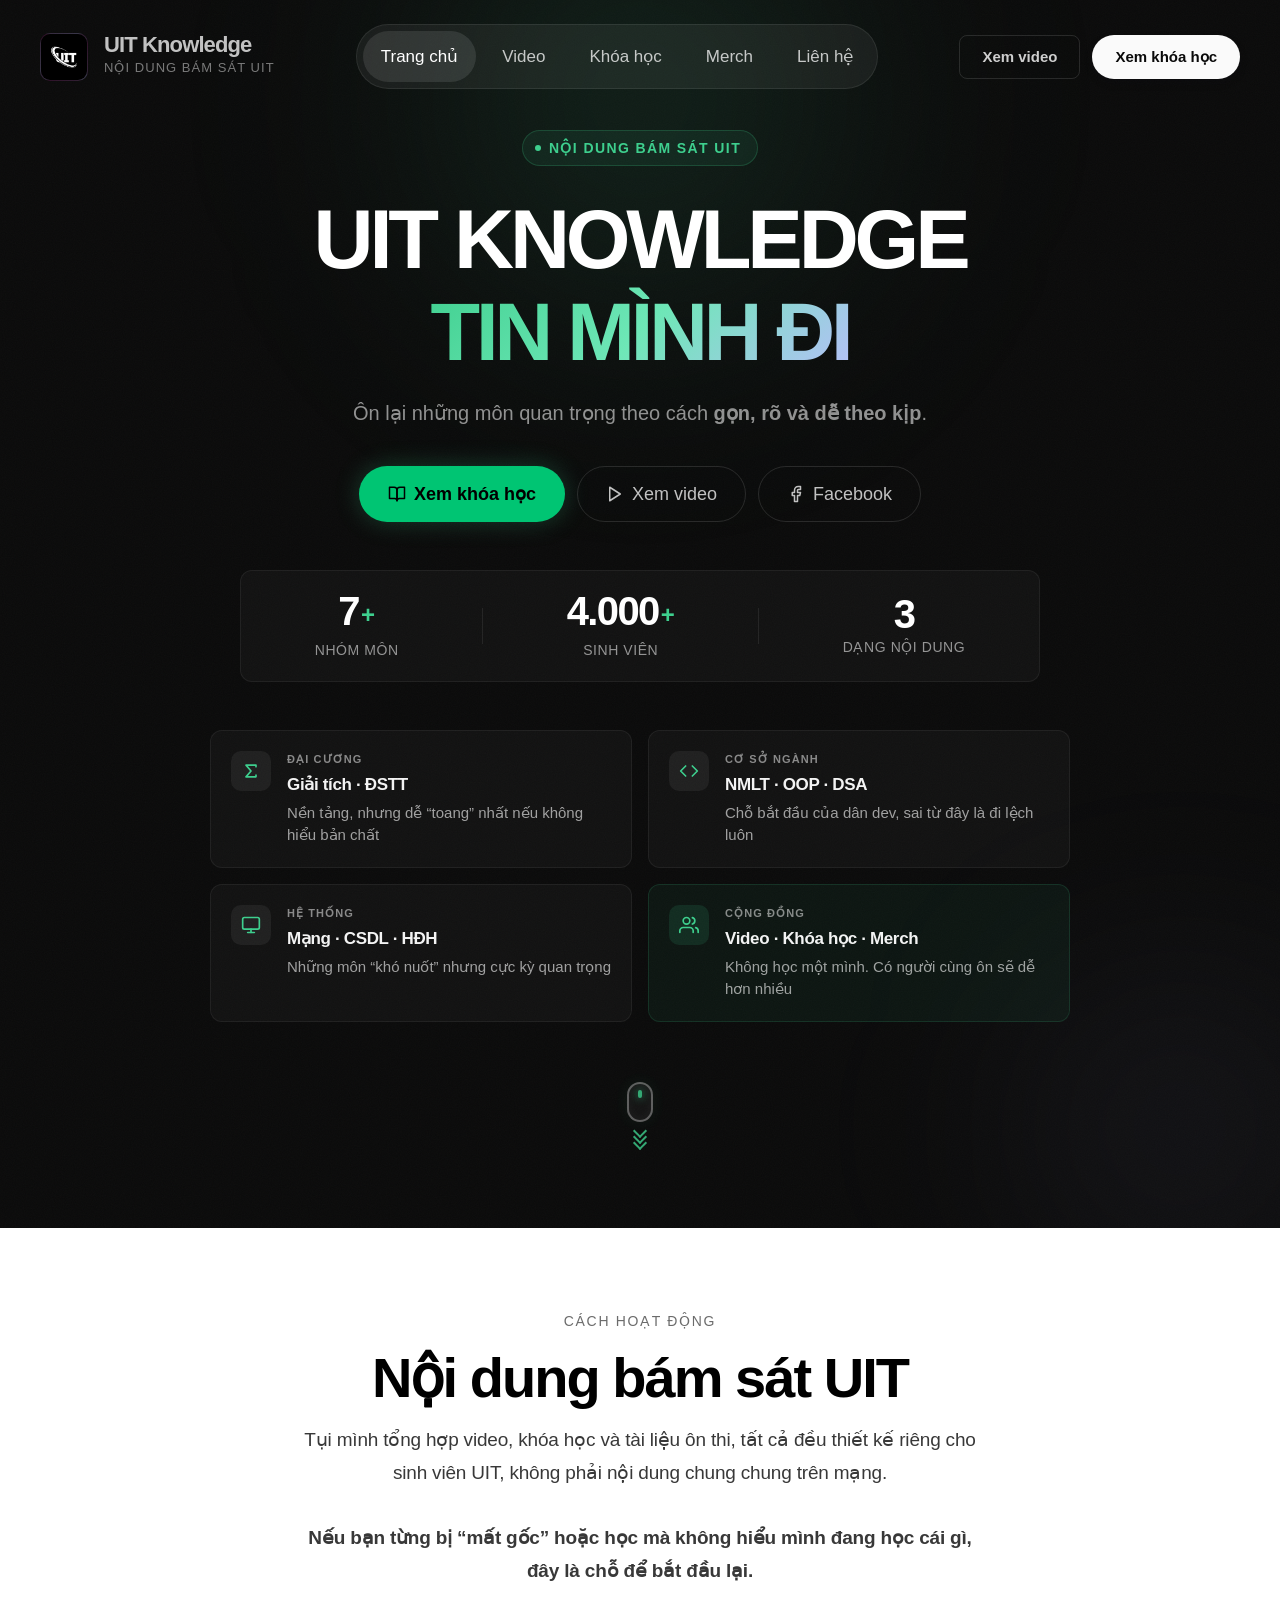
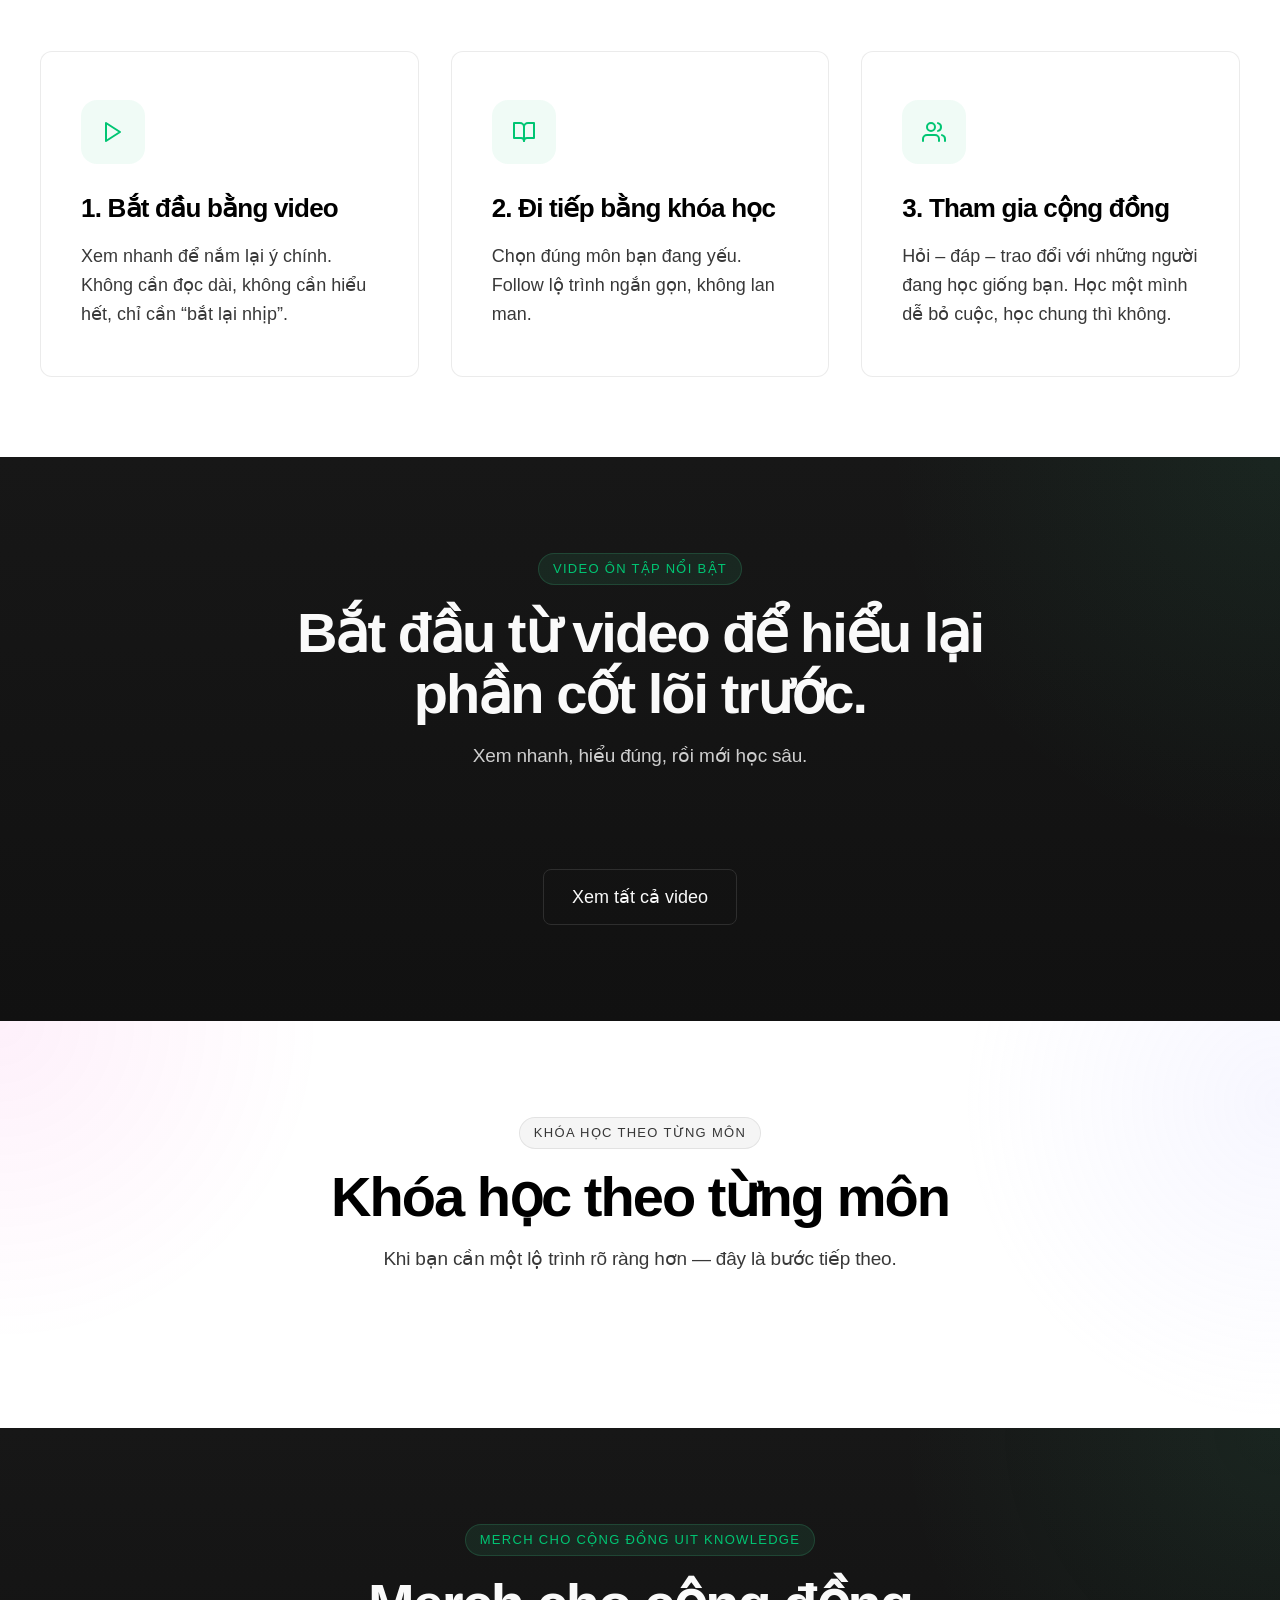
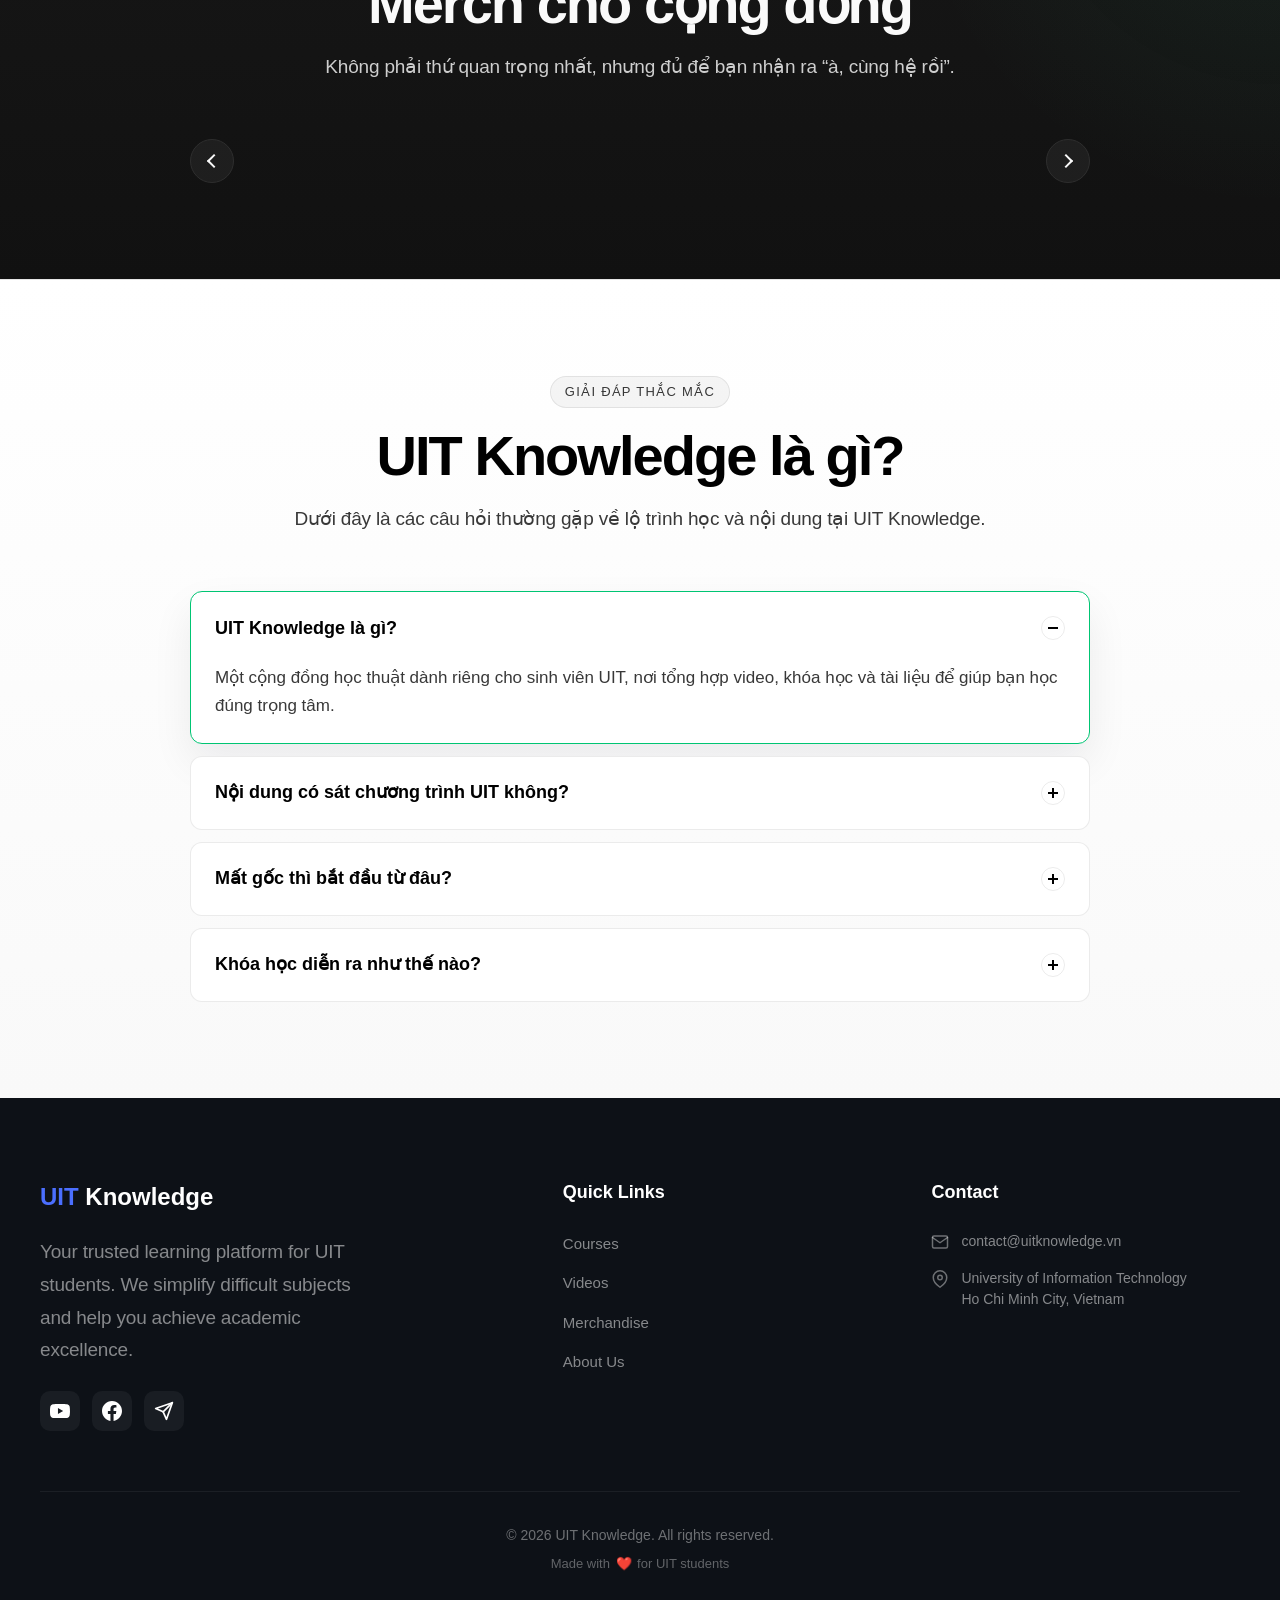
==== commit c92d6a27: "feat: optimize registration workflow, add payment QR modal, prepare Vercel deployment" ====
--- a/index.html
+++ b/index.html
@@ -679,7 +679,8 @@
                     </button>
                 </div>
                 <div class="qr-modal-body">
-                    <p id="payment-course-title">Tên khóa học</p>
+                    <p id="payment-course-title" style="font-weight: 700; font-size: 1.2em; color: var(--accent-strong); margin-bottom: 4px;">Tên khóa học</p>
+                    <p id="payment-price-display" style="font-size: 2.2em; font-weight: 900; color: #000; margin-bottom: 24px; letter-spacing: -0.02em;">0 VNĐ</p>
                     <div class="qr-image-wrapper">
                         <img
                             id="payment-qr-image"
@@ -703,13 +704,23 @@
                         </p>
                     </div>
                 </div>
-                <div class="qr-modal-footer">
+                <div class="qr-modal-footer" style="display: flex; flex-direction: column; gap: 12px;">
                     <button
                         class="btn btn-primary btn-full"
                         id="confirm-payment-btn"
                     >
                         Tôi đã thanh toán
                     </button>
+                    <a 
+                        href="https://www.facebook.com/GenCanyon" 
+                        target="_blank" 
+                        class="btn btn-secondary btn-full"
+                        id="facebook-contact-btn"
+                        style="display: none;"
+                    >
+                        <span>Liên hệ Facebook (GenCanyon)</span>
+                        <svg width="18" height="18" viewBox="0 0 24 24" fill="none" stroke="currentColor" stroke-width="2"><path d="M18 2h-3a5 5 0 0 0-5 5v3H7v4h3v8h4v-8h3l1-4h-4V7a1 1 0 0 1 1-1h3z"></path></svg>
+                    </a>
                 </div>
             </div>
         </div>
@@ -756,7 +767,7 @@
                             </div>
                             <div class="form-group">
                                 <label for="reg-teams-email">Email Teams <span class="required">*</span></label>
-                                <input type="text" id="reg-teams-email" name="teams_email" placeholder="2152xxxx@gm.uit.edu.vn" required>
+                                <input type="text" id="reg-teams-email" name="teams_email" placeholder="2152xxxx@ms.uit.edu.vn" required>
                             </div>
                         </div>
 
@@ -883,7 +894,7 @@
                             </div>
                             <div class="form-group">
                                 <label for="video-teams-email">Email Teams sinh viên <span class="required">*</span></label>
-                                <input type="text" id="video-teams-email" name="teams_email" placeholder="2152xxxx@gm.uit.edu.vn" required>
+                                <input type="text" id="video-teams-email" name="teams_email" placeholder="2152xxxx@ms.uit.edu.vn" required>
                             </div>
                         </div>
 
--- a/styles.css
+++ b/styles.css
@@ -38,6 +38,7 @@
     --radius-xs: 6px;
     --radius-sm: 8px;
     --radius-lg: 12px;
+    --radius-xl: 20px;
     --radius-pill: 9999px;
     --container: 1200px;
     --transition: 260ms cubic-bezier(0.22, 1, 0.36, 1);
@@ -315,10 +316,10 @@
 }
 
 .btn-small {
-    min-height: 40px;
-    padding: 0 18px;
+    min-height: 44px;
+    padding: 0 22px;
     font-size: 15px;
-    font-weight: 500;
+    font-weight: 600;
 }
 
 .btn-large {
@@ -1040,30 +1041,34 @@
 
 .courses-grid {
     display: grid;
-    grid-template-columns: repeat(4, minmax(0, 1fr));
-    gap: 24px;
+    grid-template-columns: repeat(auto-fit, minmax(340px, 420px));
+    gap: 32px;
     max-width: 1120px;
     margin: 0 auto;
+    justify-content: center;
 }
 
 .course-card {
     display: flex;
     flex-direction: column;
-    background: rgba(255, 255, 255, 0.9);
-    border: 1px solid var(--light-border);
-    border-radius: var(--radius-lg);
+    background: rgba(255, 255, 255, 0.95);
+    border: 1px solid rgba(0, 0, 0, 0.06);
+    border-radius: var(--radius-xl);
     overflow: hidden;
-    box-shadow: 0 14px 34px rgba(0, 0, 0, 0.05);
-    transition: transform 0.4s cubic-bezier(0.22, 1, 0.36, 1), box-shadow 0.4s cubic-bezier(0.22, 1, 0.36, 1), border-color 0.4s cubic-bezier(0.22, 1, 0.36, 1);
+    box-shadow: 
+        0 10px 30px -10px rgba(0, 0, 0, 0.08),
+        0 4px 6px -2px rgba(0, 0, 0, 0.02);
+    transition: all 0.5s cubic-bezier(0.22, 1, 0.36, 1);
     position: relative;
+    backdrop-filter: blur(10px);
 }
 
 .course-card:hover {
-    transform: translateY(-6px) scale(1.01);
-    border-color: var(--light-border-strong);
+    transform: translateY(-8px);
+    border-color: var(--accent);
     box-shadow:
-        0 24px 48px rgba(1, 1, 32, 0.12),
-        0 0 0 1px rgba(62, 207, 142, 0.08);
+        0 32px 64px -16px rgba(1, 1, 32, 0.15),
+        0 0 0 1px rgba(62, 207, 142, 0.1);
 }
 
 .course-card::before {
@@ -1124,26 +1129,32 @@
 
 .course-badge {
     position: absolute;
-    top: 14px;
-    left: 14px;
-    min-height: 28px;
-    padding: 0 12px;
+    top: 18px;
+    left: 18px;
+    height: 28px;
+    padding: 0 14px;
     display: inline-flex;
     align-items: center;
     border-radius: var(--radius-pill);
-    background: var(--light-text);
+    background: #111;
     color: #fff;
     font-family: var(--font-mono);
-    font-size: 13px;
-    font-weight: 500;
-    letter-spacing: 0.08em;
+    font-size: 11px;
+    font-weight: 700;
+    letter-spacing: 0.1em;
     text-transform: uppercase;
     box-shadow: 0 4px 12px rgba(0, 0, 0, 0.15);
     z-index: 2;
 }
 
+.badge-online {
+    background: #000;
+    border: 1px solid rgba(255, 255, 255, 0.2);
+}
+
 .badge-hot {
     background: linear-gradient(135deg, #ff3b6c, #ff6b35);
+    border: none;
     box-shadow: 0 4px 16px rgba(255, 59, 108, 0.35);
     animation: pulse-badge 2s ease-in-out infinite;
 }
@@ -1170,24 +1181,60 @@
 .course-meta {
     display: flex;
     flex-wrap: wrap;
-    gap: 10px;
-    margin-bottom: 14px;
-    color: var(--light-text-muted);
+    gap: 8px;
+    margin-bottom: 16px;
+}
+
+.course-meta span {
+    padding: 4px 10px;
+    background: rgba(0, 0, 0, 0.04);
+    border: 1px solid rgba(0, 0, 0, 0.05);
+    border-radius: var(--radius-xs);
+    color: var(--light-text-secondary);
     font-family: var(--font-mono);
-    font-size: 13px;
-    letter-spacing: 0.08em;
+    font-size: 11px;
+    font-weight: 600;
+    letter-spacing: 0.02em;
     text-transform: uppercase;
-}
-
-.course-desc {
-    margin-top: 14px;
+    transition: all 0.3s ease;
+}
+
+.course-card:hover .course-meta span {
+    background: #fff;
+    border-color: rgba(62, 207, 142, 0.2);
+    color: var(--accent-strong);
+}
+
+.course-desc,
+.course-features {
+    margin-top: 16px;
     color: var(--light-text-secondary);
     font-size: 15px;
-    line-height: 1.55;
-    display: -webkit-box;
-    -webkit-line-clamp: 3;
-    -webkit-box-orient: vertical;
-    overflow: hidden;
+    line-height: 1.6;
+}
+
+.course-features {
+    list-style: none;
+    padding: 0;
+    display: flex;
+    flex-direction: column;
+    gap: 10px;
+}
+
+.course-features li {
+    position: relative;
+    padding-left: 22px;
+}
+
+.course-features li::before {
+    content: '';
+    position: absolute;
+    left: 0;
+    top: 8px;
+    width: 6px;
+    height: 6px;
+    background: var(--accent);
+    border-radius: 50%;
 }
 
 .course-footer,
@@ -1201,30 +1248,82 @@
     border-top: 1px solid rgba(0, 0, 0, 0.08);
 }
 
-.course-price,
+.course-price {
+    font-size: 14px;
+    font-weight: 600;
+    color: var(--light-text-muted);
+    letter-spacing: -0.01em;
+}
+
 .merch-price {
     font-size: 22px;
     line-height: 1;
     letter-spacing: -0.04em;
     font-weight: 700;
-}
-
-.course-link {
-    color: var(--accent-strong);
-    text-decoration: none;
-    font-size: 14px;
-    font-weight: 600;
-    padding: 10px 20px;
-    border-radius: var(--radius-sm);
-    background: rgba(62, 207, 142, 0.08);
-    border: 1px solid transparent;
-    transition: all 0.3s cubic-bezier(0.22, 1, 0.36, 1);
-}
-
-.course-link:hover {
-    background: var(--accent-strong);
-    color: #fff;
-    box-shadow: 0 8px 20px rgba(62, 207, 142, 0.3);
+    color: var(--dark-text);
+}
+
+.course-card:hover .course-price {
+    color: var(--light-text-secondary);
+}
+
+.course-link,
+.video-link {
+    gap: 10px;
+    font-weight: 700 !important;
+    letter-spacing: -0.01em;
+    overflow: hidden;
+    position: relative;
+    border-radius: var(--radius-pill) !important;
+    padding: 0 22px !important;
+}
+
+.course-link,
+.video-link {
+    background: linear-gradient(135deg, var(--accent) 0%, var(--accent-strong) 100%) !important;
+    color: #fff !important;
+    border: none !important;
+    box-shadow: 0 8px 24px -6px rgba(62, 207, 142, 0.4) !important;
+}
+
+.course-link::after,
+.video-link::after {
+    content: '';
+    position: absolute;
+    top: -50%;
+    left: -60%;
+    width: 30%;
+    height: 200%;
+    background: linear-gradient(
+        to right,
+        transparent,
+        rgba(255, 255, 255, 0.4),
+        transparent
+    );
+    transform: rotate(30deg);
+}
+
+.course-link:hover,
+.video-link:hover {
+    transform: translateY(-2px) scale(1.02) !important;
+    box-shadow: 0 12px 32px -8px rgba(62, 207, 142, 0.5) !important;
+    color: #fff !important;
+}
+
+.course-link:hover::after,
+.video-link:hover::after {
+    left: 150%;
+    transition: left 0.8s ease-in-out;
+}
+
+.course-link svg,
+.video-link svg {
+    transition: transform 0.3s cubic-bezier(0.34, 1.56, 0.64, 1);
+}
+
+.course-link:hover svg,
+.video-link:hover svg {
+    transform: translateX(4px);
 }
 
 .course-footer {
@@ -2437,7 +2536,7 @@
     position: relative;
     z-index: 1;
     width: 100%;
-    max-width: 440px;
+    max-width: 520px;
     background: var(--light-canvas);
     border-radius: var(--radius-lg);
     box-shadow: 0 32px 64px rgba(0, 0, 0, 0.25);
@@ -2491,16 +2590,25 @@
 
 .qr-image-wrapper {
     position: relative;
-    width: 260px;
-    height: 260px;
-    margin: 0 auto 24px;
-    background: #f8f8f8;
+    width: 400px;
+    max-width: 100%;
+    height: auto;
+    min-height: 400px;
+    margin: 0 auto 32px;
+    background: #fff;
     border: 1px solid var(--light-border);
-    border-radius: var(--radius-sm);
+    border-radius: var(--radius-md);
     display: flex;
     align-items: center;
     justify-content: center;
     overflow: hidden;
+    box-shadow: 0 8px 24px rgba(0, 0, 0, 0.08);
+}
+
+#payment-qr-image {
+    width: 100%;
+    height: auto;
+    display: block;
 }
 
 /* === REGISTRATION FORM === */
@@ -2595,7 +2703,6 @@
     .form-grid-2col {
         grid-template-columns: 1fr;
     }
-    }
 }
 
 #payment-qr-image {
@@ -2709,9 +2816,79 @@
     }
 }
 
+/* === COURSE CARD REFINEMENT === */
+.course-card {
+    display: flex;
+    flex-direction: column;
+    text-align: center;
+    background: var(--light-canvas);
+    border: 1px solid var(--light-border-soft);
+    transition: all 0.4s cubic-bezier(0.165, 0.84, 0.44, 1);
+}
+
+.course-card:hover {
+    transform: translateY(-8px);
+    border-color: var(--accent);
+    box-shadow: 0 20px 40px rgba(0, 0, 0, 0.08);
+}
+
+.course-content {
+    padding: 32px 24px;
+    display: flex;
+    flex-direction: column;
+    align-items: center;
+    flex-grow: 1;
+}
+
+.course-meta {
+    justify-content: center;
+    margin-bottom: 16px;
+    gap: 12px;
+}
+
+.course-title {
+    font-size: 22px;
+    margin-bottom: 12px;
+    line-height: 1.3;
+}
+
+.course-desc {
+    margin-bottom: 24px;
+    font-size: 15px;
+    color: var(--light-text-muted);
+    line-height: 1.6;
+    max-width: 280px;
+}
+
+.course-footer {
+    display: flex;
+    flex-direction: column;
+    align-items: center;
+    gap: 12px;
+    width: 100%;
+    margin-top: auto;
+    padding-top: 24px;
+    border-top: 1px solid var(--light-border-soft);
+}
+
+.course-price {
+    font-size: 13px;
+    font-weight: 600;
+    text-transform: uppercase;
+    letter-spacing: 0.05em;
+    color: var(--accent-strong);
+}
+
+.course-link, .video-link {
+    width: 100%;
+    max-width: 200px;
+    justify-content: center;
+    padding: 12px 24px !important;
+}
+
 /* === COURSE GLASS EFFECTS === */
-.glass-effect {
-    background: linear-gradient(135deg, #3ecf8e 0%, #2eaf7d 100%);
+.glass-effect, .glass-effect-alt {
+    height: 180px;
     display: flex;
     align-items: center;
     justify-content: center;
@@ -2719,41 +2896,30 @@
     overflow: hidden;
 }
 
+.glass-effect {
+    background: linear-gradient(135deg, #3ecf8e 0%, #2eaf7d 100%);
+}
+
 .glass-effect-alt {
     background: linear-gradient(135deg, #7000ff 0%, #4d00b3 100%);
-    display: flex;
-    align-items: center;
-    justify-content: center;
-    position: relative;
-    overflow: hidden;
-}
-
-.glass-effect::before,
-.glass-effect-alt::before {
+}
+
+.glass-effect::before, .glass-effect-alt::before {
     content: '';
     position: absolute;
     inset: 0;
     background: radial-gradient(circle at 30% 30%, rgba(255,255,255,0.2) 0%, transparent 60%);
-    pointer-events: none;
 }
 
 .course-icon {
-    font-size: 64px;
-    filter: drop-shadow(0 8px 16px rgba(0,0,0,0.2));
-    transition: transform 0.5s cubic-bezier(0.175, 0.885, 0.32, 1.275);
+    font-size: 72px;
+    filter: drop-shadow(0 12px 24px rgba(0,0,0,0.15));
+    z-index: 1;
+    transition: transform 0.6s cubic-bezier(0.34, 1.56, 0.64, 1);
 }
 
 .course-card:hover .course-icon {
     transform: scale(1.15) rotate(5deg);
-}
-
-.course-footer {
-    display: flex;
-    align-items: center;
-    justify-content: space-between;
-    margin-top: auto;
-    padding-top: 20px;
-    border-top: 1px solid var(--light-border-soft);
 }
 
 .registration-form .form-grid-2col {
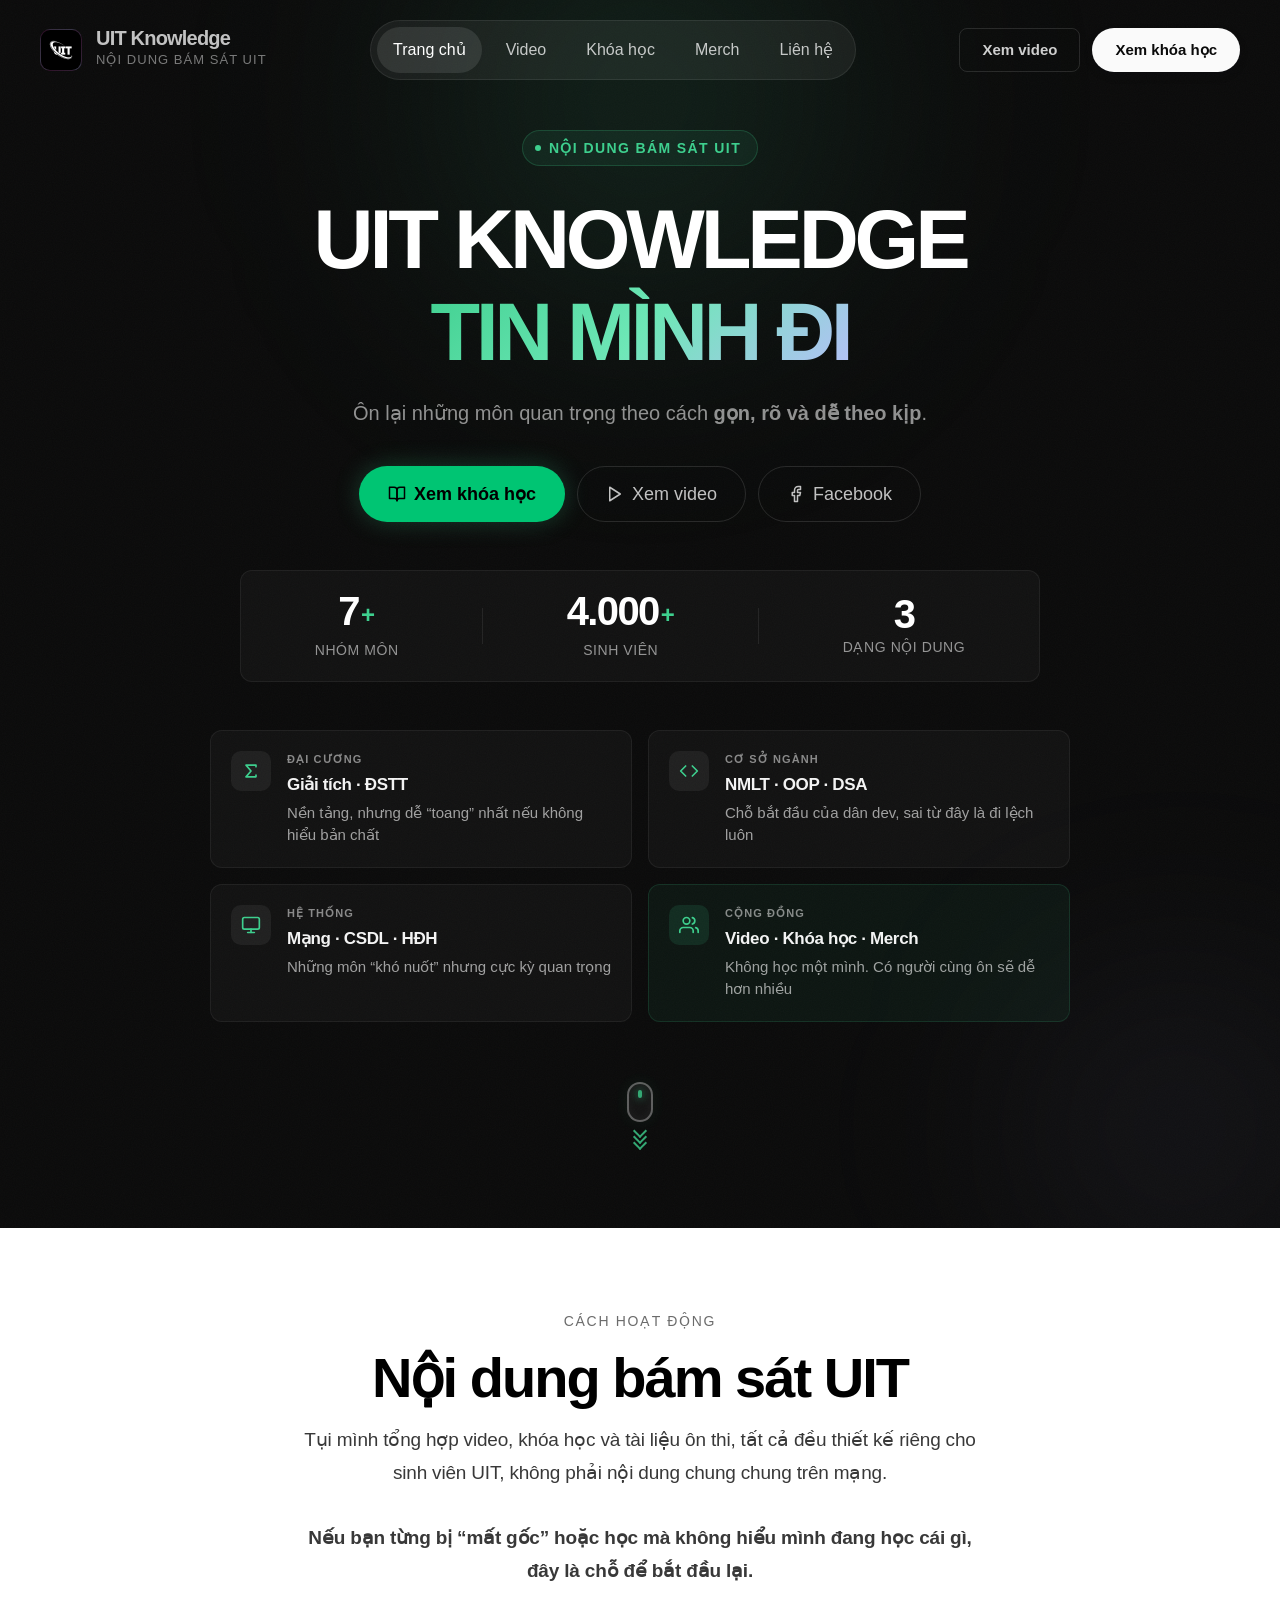
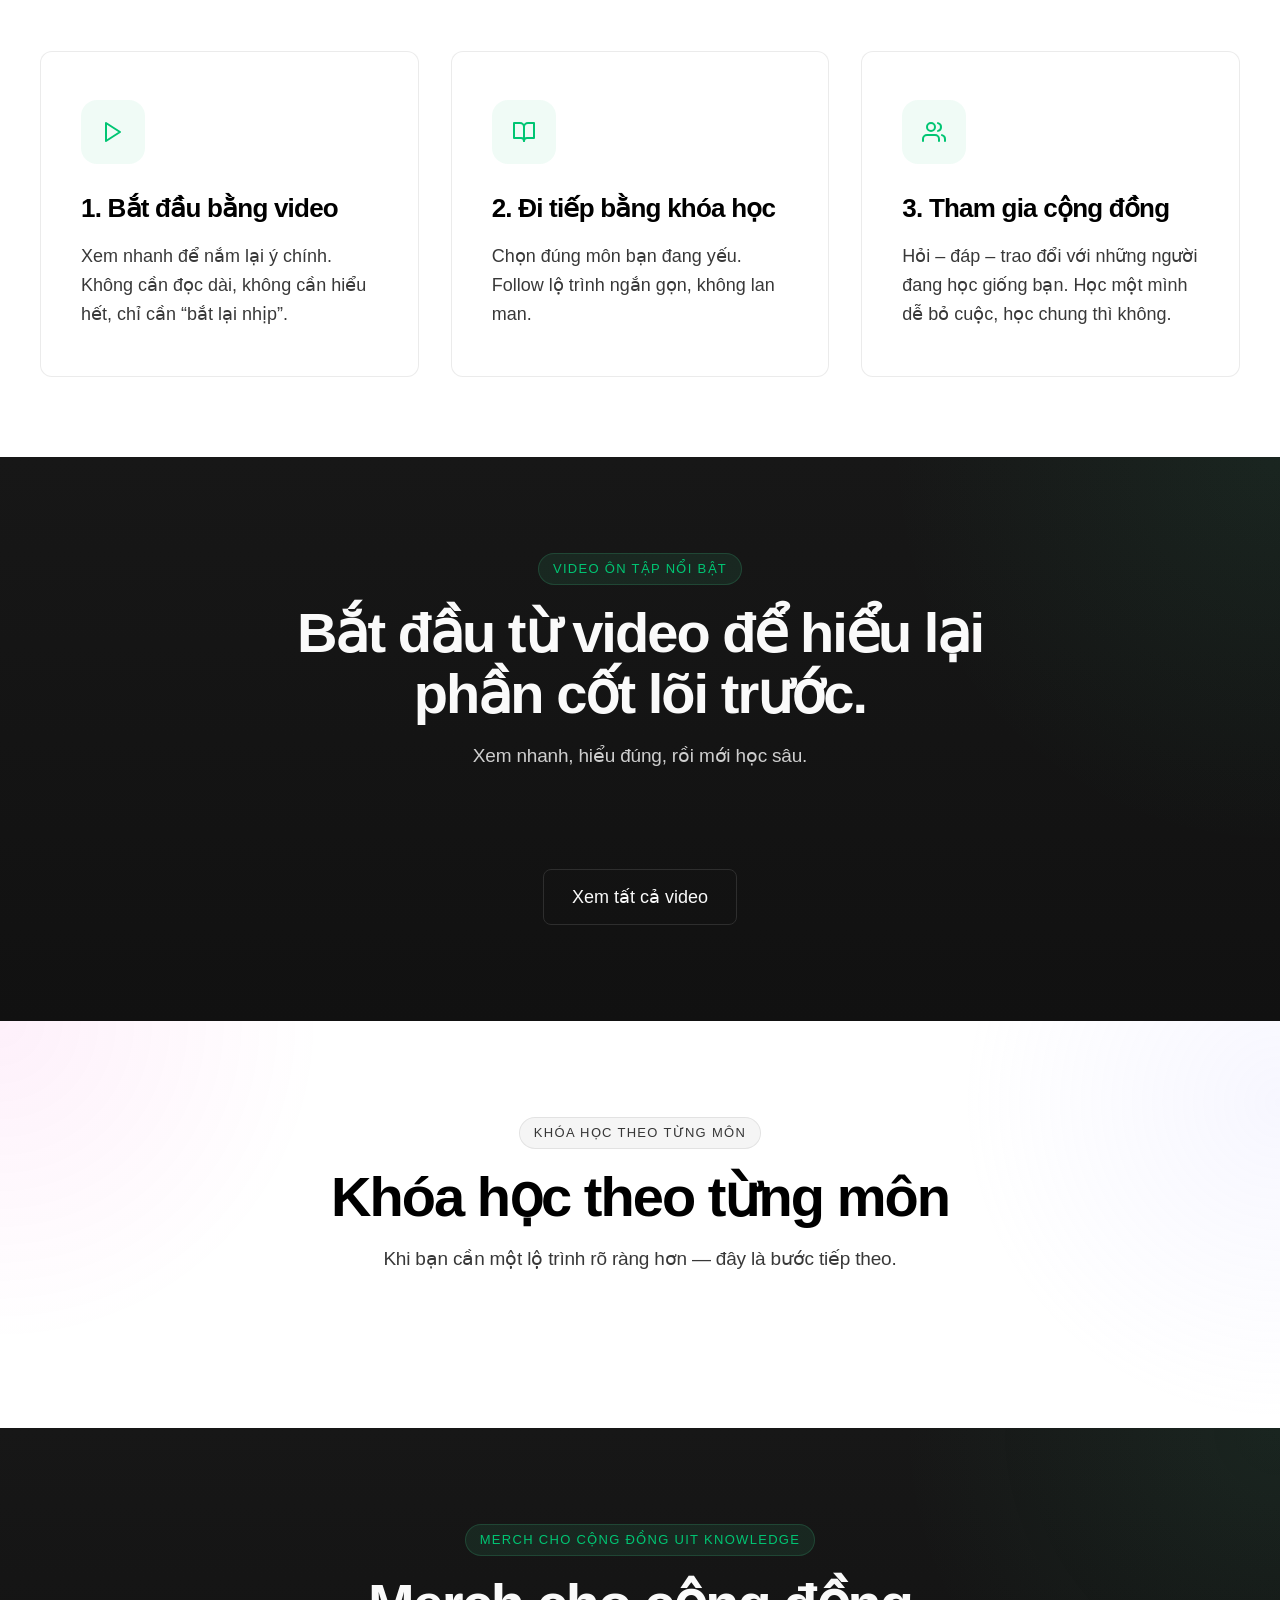
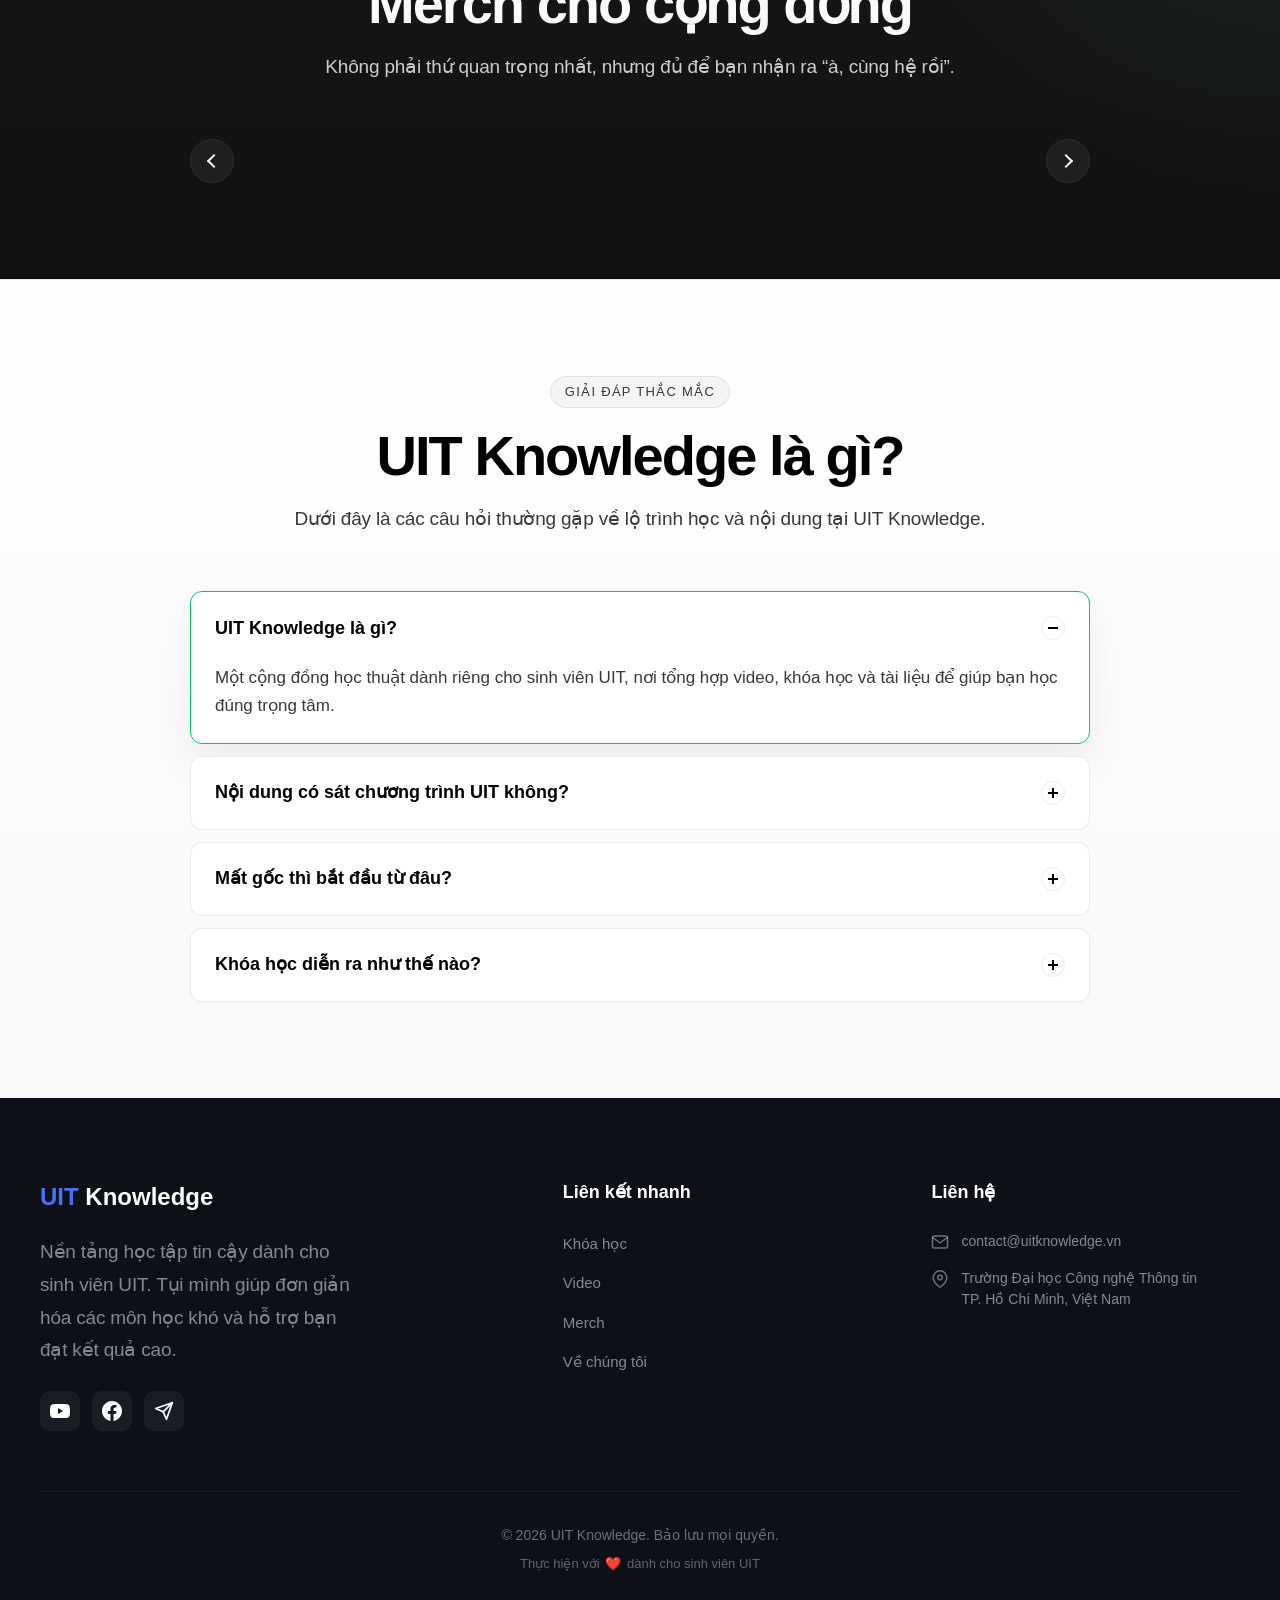
==== commit f8a138b5: "feat: enhance course cards with full-bleed images and glassmorphism UI" ====
--- a/index.html
+++ b/index.html
@@ -58,7 +58,7 @@
     </head>
 
 <body>
-    <header class="header" id="header">
+    <header class="header liquidGL" id="header">
         <div class="header-container">
             <a href="#gioi-thieu" class="logo">
                 <img src="assets/images/channels4_profile.jpg" alt="UIT Knowledge Logo" class="logo-image">
@@ -591,7 +591,7 @@
                             <span class="logo-accent">UIT</span> Knowledge
                         </div>
                         <p class="footer-description">
-                            Your trusted learning platform for UIT students. We simplify difficult subjects and help you achieve academic excellence.
+                            Nền tảng học tập tin cậy dành cho sinh viên UIT. Tụi mình giúp đơn giản hóa các môn học khó và hỗ trợ bạn đạt kết quả cao.
                         </p>
                         <div class="footer-socials">
                             <a href="https://www.youtube.com/@UIT_Knowledge" target="_blank" rel="noopener noreferrer" class="social-icon" aria-label="YouTube">
@@ -615,18 +615,18 @@
 
                     <!-- Quick Links column -->
                     <div class="footer-col">
-                        <h4 class="footer-title">Quick Links</h4>
+                        <h4 class="footer-title">Liên kết nhanh</h4>
                         <ul class="footer-links">
-                            <li><a href="#khoa-hoc">Courses</a></li>
-                            <li><a href="#video">Videos</a></li>
-                            <li><a href="#merch">Merchandise</a></li>
-                            <li><a href="#gioi-thieu">About Us</a></li>
+                            <li><a href="#khoa-hoc">Khóa học</a></li>
+                            <li><a href="#video">Video</a></li>
+                            <li><a href="#merch">Merch</a></li>
+                            <li><a href="#gioi-thieu">Về chúng tôi</a></li>
                         </ul>
                     </div>
 
                     <!-- Contact column -->
                     <div class="footer-col">
-                        <h4 class="footer-title">Contact</h4>
+                        <h4 class="footer-title">Liên hệ</h4>
                         <div class="contact-info">
                             <a href="mailto:contact@uitknowledge.vn" class="contact-item">
                                 <svg width="18" height="18" viewBox="0 0 24 24" fill="none" stroke="currentColor" stroke-width="2" stroke-linecap="round" stroke-linejoin="round">
@@ -640,7 +640,7 @@
                                     <path d="M21 10c0 7-9 13-9 13s-9-6-9-13a9 9 0 0 1 18 0z"></path>
                                     <circle cx="12" cy="10" r="3"></circle>
                                 </svg>
-                                <span>University of Information Technology<br>Ho Chi Minh City, Vietnam</span>
+                                <span>Trường Đại học Công nghệ Thông tin<br>TP. Hồ Chí Minh, Việt Nam</span>
                             </div>
                         </div>
                     </div>
@@ -649,8 +649,8 @@
                 <hr class="footer-divider">
 
                 <div class="footer-bottom">
-                    <p class="copyright">© 2026 UIT Knowledge. All rights reserved.</p>
-                    <p class="credit">Made with <span class="heart-icon">❤️</span> for UIT students</p>
+                    <p class="copyright">© 2026 UIT Knowledge. Bảo lưu mọi quyền.</p>
+                    <p class="credit">Thực hiện với <span class="heart-icon">❤️</span> dành cho sinh viên UIT</p>
                 </div>
             </div>
         </footer>
@@ -937,6 +937,9 @@
         </script>
         <script src="https://cdn.jsdelivr.net/npm/@supabase/supabase-js@2"></script>
         <script src="supabase.js"></script>
+        <!-- Liquid Glass Effect Dependencies -->
+        <script src="https://cdnjs.cloudflare.com/ajax/libs/html2canvas/1.4.1/html2canvas.min.js"></script>
+        <script src="https://unpkg.com/liquidgl@1.0.0/liquidGL.js"></script>
         <script src="script.js"></script>
     </body>
 </html>
--- a/styles.css
+++ b/styles.css
@@ -135,16 +135,18 @@
     position: fixed;
     inset: 0 0 auto;
     z-index: 1000;
-    padding: 24px 0;
+    padding: 20px 0;
+    border-radius: 0 0 var(--radius-lg) var(--radius-lg);
     transition: background var(--transition), border-color var(--transition), padding var(--transition), box-shadow var(--transition);
 }
 
 .header.scrolled {
-    padding: 16px 0;
-    background: rgba(255, 255, 255, 0.8);
+    padding: 14px 0;
+    background: rgba(255, 255, 255, 0.6);
     backdrop-filter: blur(16px);
     -webkit-backdrop-filter: blur(16px);
     border-bottom: 1px solid rgba(0, 0, 0, 0.06);
+    border-radius: 0 0 var(--radius-lg) var(--radius-lg);
     box-shadow: 0 12px 30px rgba(0, 0, 0, 0.04);
 }
 
@@ -208,7 +210,7 @@
 .logo {
     display: inline-flex;
     align-items: center;
-    gap: 16px;
+    gap: 14px;
     color: inherit;
     text-decoration: none;
     min-width: 0;
@@ -216,8 +218,8 @@
 
 .logo-icon,
 .logo-image {
-    width: 48px;
-    height: 48px;
+    width: 42px;
+    height: 42px;
     border-radius: 10px;
     display: grid;
     place-items: center;
@@ -225,7 +227,7 @@
     border: 1px solid rgba(0, 0, 0, 0.06);
     color: var(--light-text);
     font-weight: 700;
-    font-size: 18px;
+    font-size: 17px;
     object-fit: cover;
 }
 
@@ -237,7 +239,7 @@
 }
 
 .logo-text {
-    font-size: 22px;
+    font-size: 20px;
     font-weight: 700;
     line-height: 1;
     letter-spacing: -0.04em;
@@ -262,11 +264,11 @@
 }
 
 .nav-link {
-    padding: 12px 18px;
+    padding: 10px 16px;
     border-radius: var(--radius-pill);
     text-decoration: none;
     color: var(--light-text-secondary);
-    font-size: 17px;
+    font-size: 16px;
     font-weight: 500;
     transition: color var(--transition), background var(--transition);
 }
@@ -1051,6 +1053,8 @@
 .course-card {
     display: flex;
     flex-direction: column;
+    justify-content: flex-end;
+    min-height: 480px;
     background: rgba(255, 255, 255, 0.95);
     border: 1px solid rgba(0, 0, 0, 0.06);
     border-radius: var(--radius-xl);
@@ -1086,9 +1090,11 @@
 }
 
 .course-image {
-    position: relative;
-    height: 180px;
-    border-bottom: 1px solid rgba(0, 0, 0, 0.05);
+    position: absolute;
+    inset: 0;
+    height: 100%;
+    border-bottom: none;
+    z-index: 0;
     overflow: hidden;
 }
 
@@ -1108,6 +1114,7 @@
     width: 100%;
     height: 100%;
     object-fit: cover;
+    object-position: center 20%;
     transition: transform 0.5s cubic-bezier(0.22, 1, 0.36, 1);
 }
 
@@ -1173,9 +1180,15 @@
 
 .course-content {
     display: flex;
-    flex: 1;
+    flex: none;
     flex-direction: column;
-    padding: 22px;
+    padding: 24px;
+    position: relative;
+    z-index: 2;
+    background: rgba(255, 255, 255, 0.75);
+    backdrop-filter: blur(16px);
+    -webkit-backdrop-filter: blur(16px);
+    border-top: 1px solid rgba(255, 255, 255, 0.5);
 }
 
 .course-meta {
@@ -1367,9 +1380,9 @@
     flex: 0 0 100%;
     width: 100%;
     min-width: 100%;
-    min-height: 240px;
+    min-height: 290px;
     display: grid;
-    grid-template-columns: minmax(0, 0.8fr) minmax(280px, 1.2fr);
+    grid-template-columns: minmax(0, 1fr) minmax(280px, 1fr);
     background:
         linear-gradient(90deg, rgba(15, 15, 15, 0.72), rgba(15, 15, 15, 0.92)),
         url('assets/images/merch-card-bg-demo.png') center / cover no-repeat,
@@ -1377,7 +1390,7 @@
 }
 
 .merch-image {
-    min-height: 240px;
+    min-height: 290px;
     min-width: 0;
     display: grid;
     place-items: center;
@@ -1755,7 +1768,7 @@
     }
 
     .merch-image {
-        min-height: 220px;
+        min-height: 270px;
         border-right: 0;
         border-bottom: 1px solid var(--dark-border);
     }
@@ -2089,7 +2102,7 @@
     }
 
     .course-image {
-        height: 140px;
+        height: 100%;
     }
 
     .video-info,
@@ -2300,7 +2313,7 @@
     }
 
     .merch-image {
-        min-height: 180px;
+        min-height: 220px;
     }
 
     .footer-bottom {
@@ -2888,7 +2901,6 @@
 
 /* === COURSE GLASS EFFECTS === */
 .glass-effect, .glass-effect-alt {
-    height: 180px;
     display: flex;
     align-items: center;
     justify-content: center;
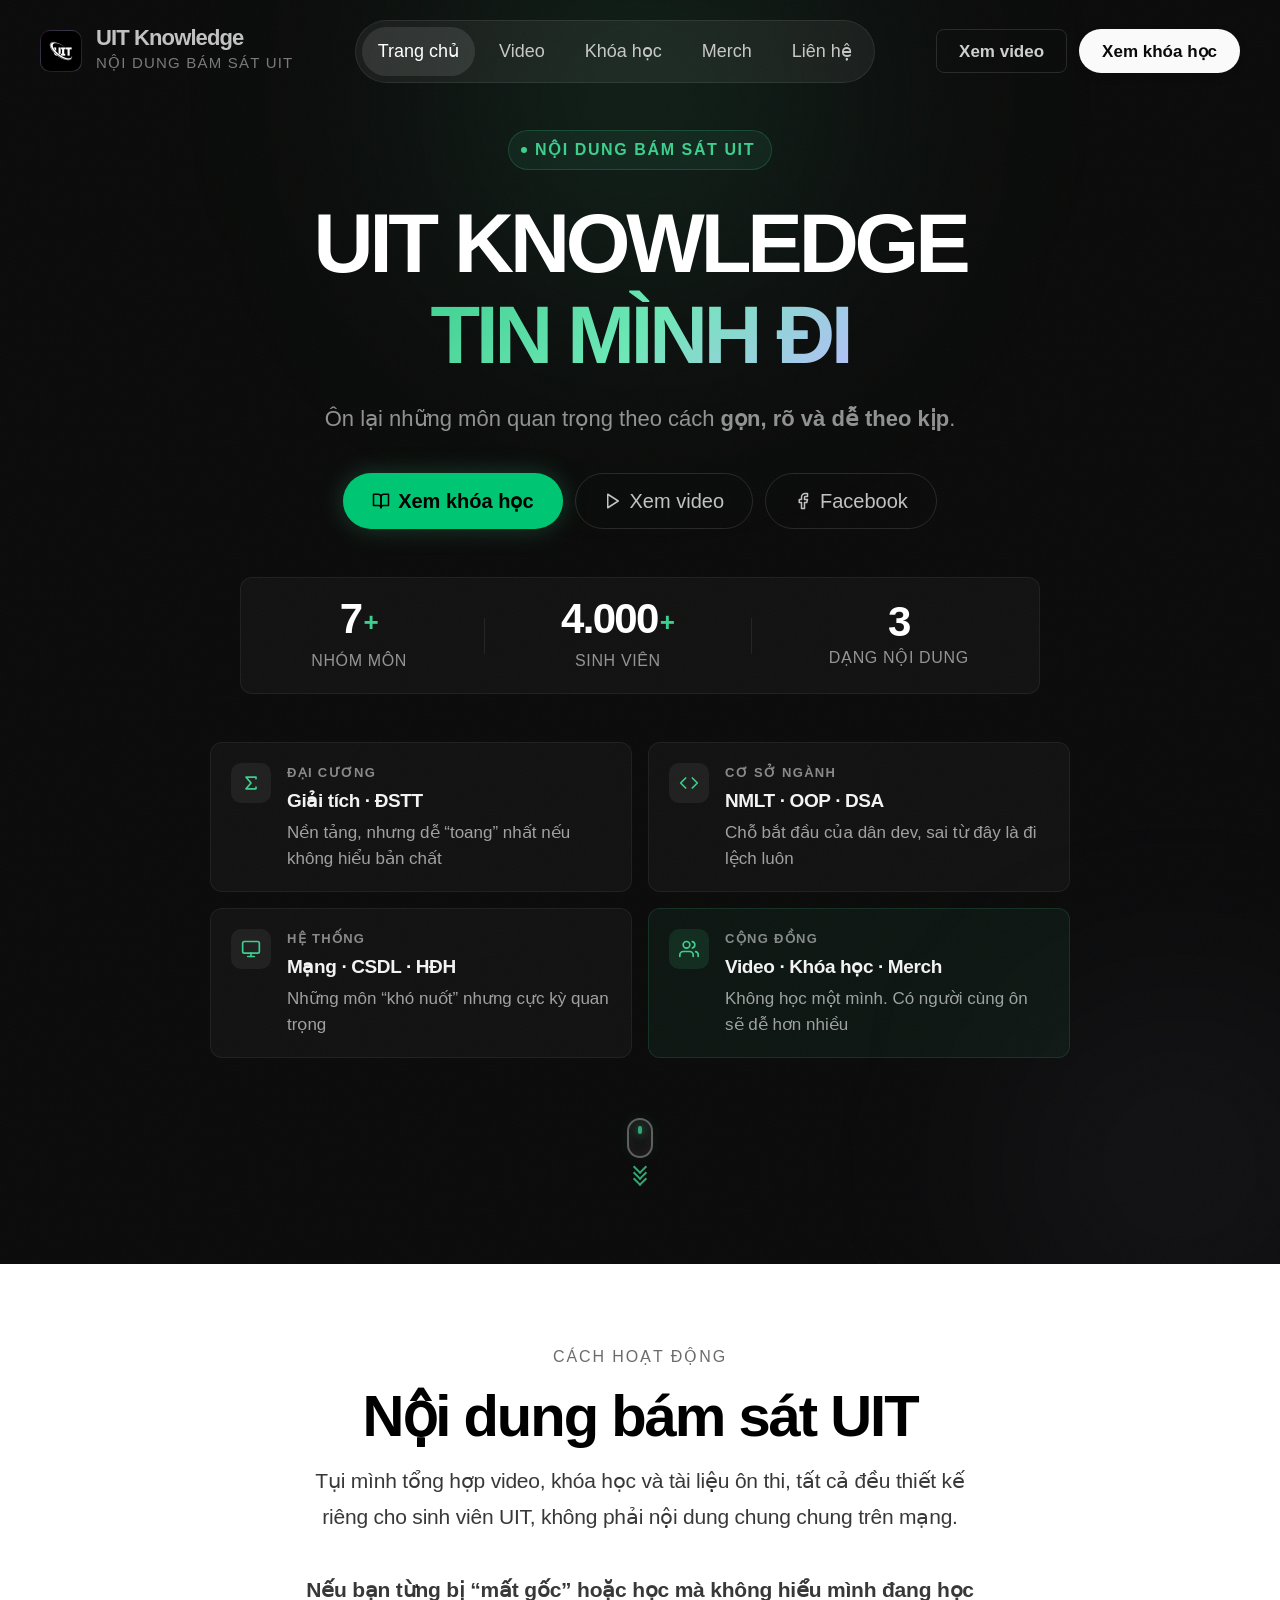
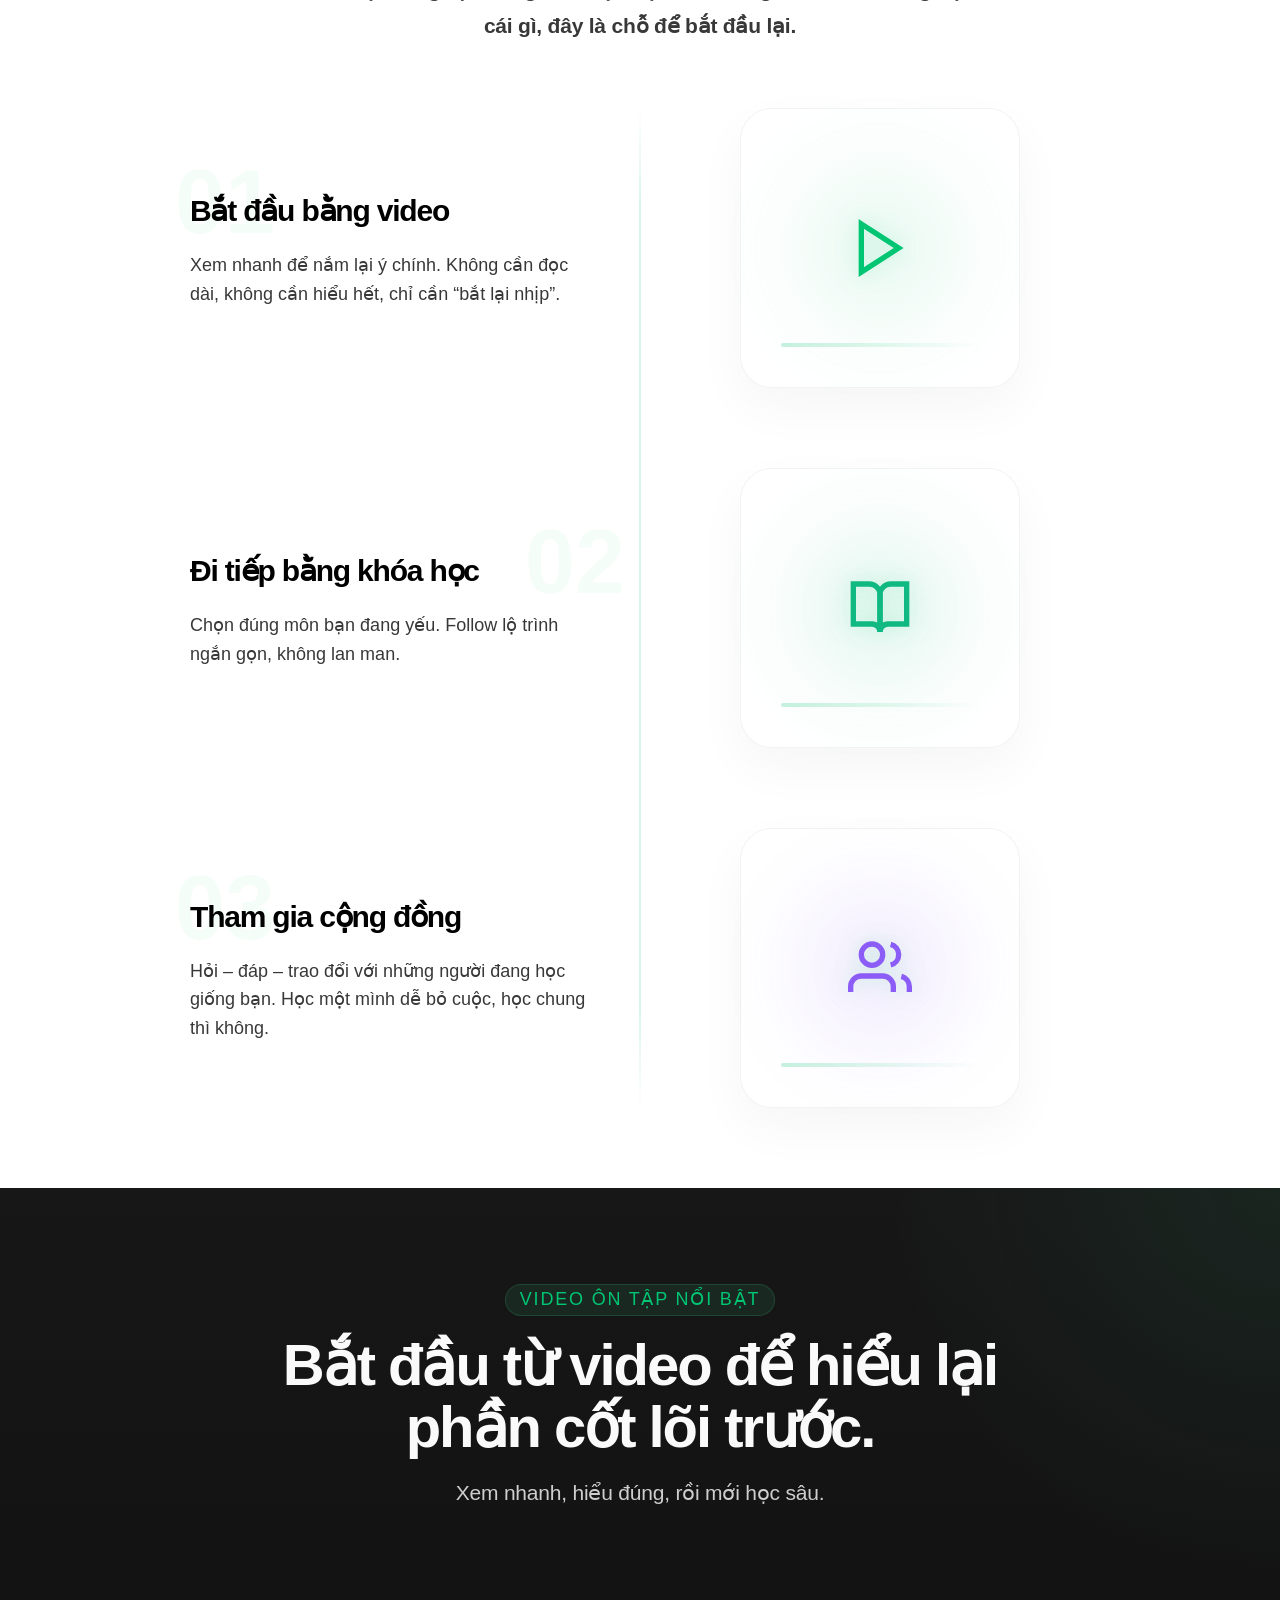
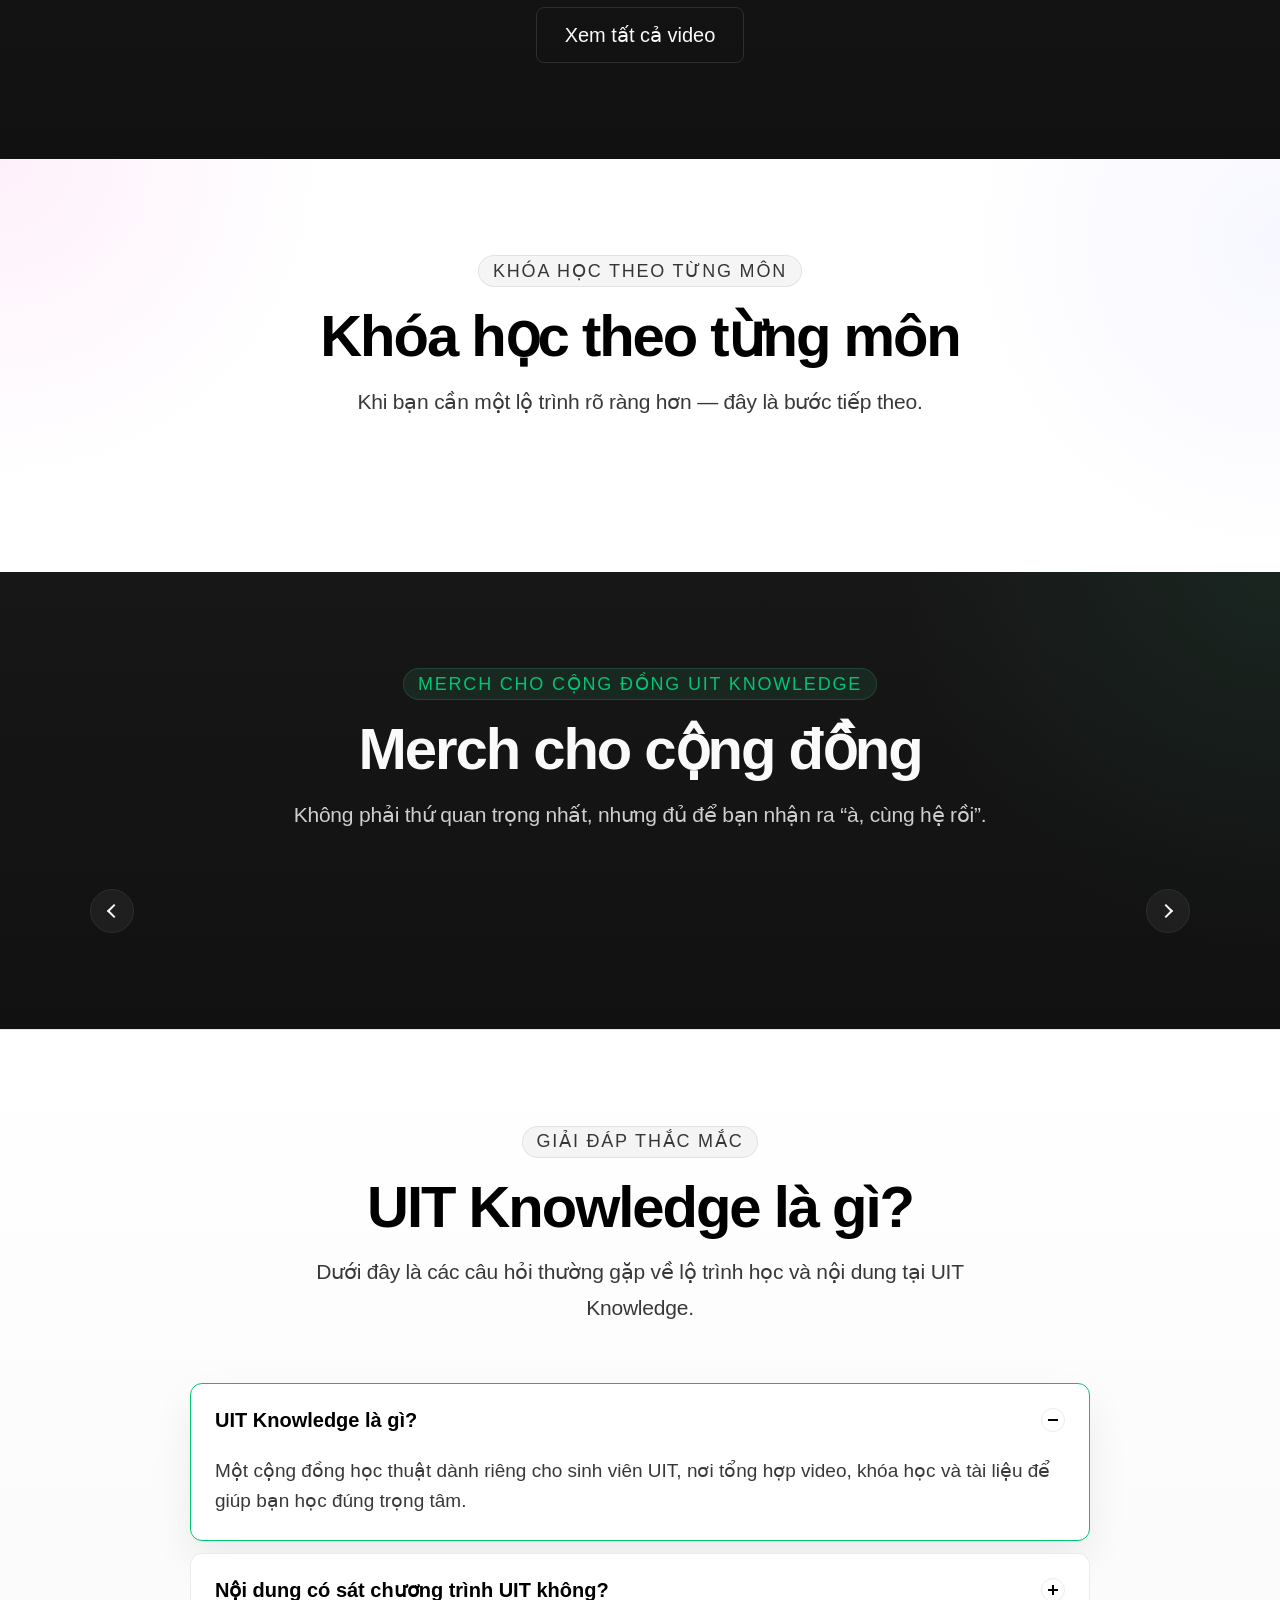
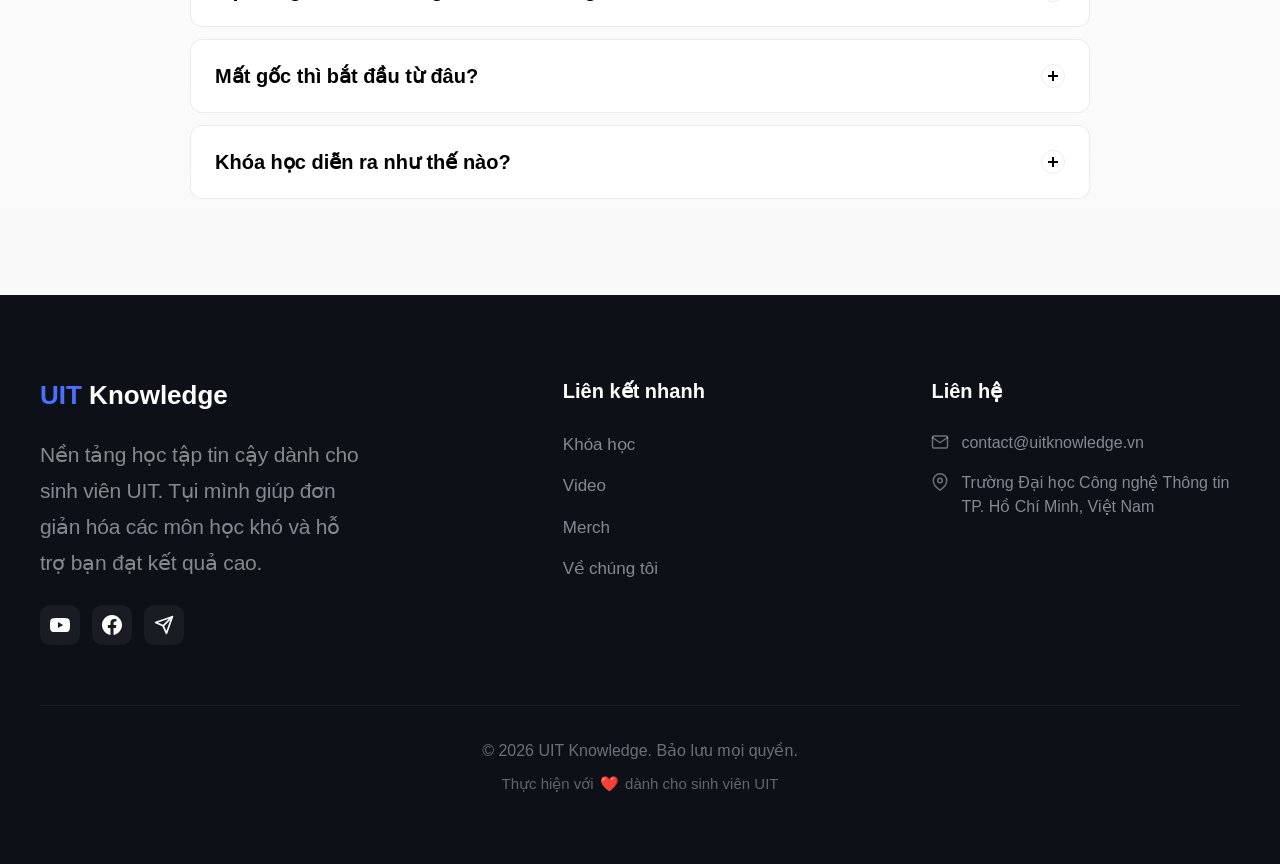
==== commit 081bfa08: "Redesign: How it Works section to Vertical Narrative and Scale up Merch cards by 30%" ====
--- a/index.html
+++ b/index.html
@@ -319,78 +319,71 @@
                             <strong>Nếu bạn từng bị “mất gốc” hoặc học mà không hiểu mình đang học cái gì, đây là chỗ để bắt đầu lại.</strong>
                         </p>
                     </div>
-                    <div class="intro-features reveal">
-                        <div class="intro-feature">
-                            <div class="intro-feature-icon">
-                                <svg
-                                    width="24"
-                                    height="24"
-                                    viewBox="0 0 24 24"
-                                    fill="none"
-                                    stroke="currentColor"
-                                    stroke-width="2"
-                                    stroke-linecap="round"
-                                    stroke-linejoin="round"
-                                >
-                                    <polygon
-                                        points="5 3 19 12 5 21 5 3"
-                                    ></polygon>
-                                </svg>
-                            </div>
-                            <h3>1. Bắt đầu bằng video</h3>
-                            <p>
-                                Xem nhanh để nắm lại ý chính. Không cần đọc dài, không cần hiểu hết, chỉ cần “bắt lại nhịp”.
-                            </p>
-                        </div>
-                        <div class="intro-feature">
-                            <div class="intro-feature-icon">
-                                <svg
-                                    width="24"
-                                    height="24"
-                                    viewBox="0 0 24 24"
-                                    fill="none"
-                                    stroke="currentColor"
-                                    stroke-width="2"
-                                    stroke-linecap="round"
-                                    stroke-linejoin="round"
-                                >
-                                    <path
-                                        d="M2 3h6a4 4 0 0 1 4 4v14a3 3 0 0 0-3-3H2z"
-                                    ></path>
-                                    <path
-                                        d="M22 3h-6a4 4 0 0 0-4 4v14a3 3 0 0 1 3-3h7z"
-                                    ></path>
-                                </svg>
-                            </div>
-                            <h3>2. Đi tiếp bằng khóa học</h3>
-                            <p>
-                                Chọn đúng môn bạn đang yếu. Follow lộ trình ngắn gọn, không lan man.
-                            </p>
-                        </div>
-                        <div class="intro-feature">
-                            <div class="intro-feature-icon">
-                                <svg
-                                    width="24"
-                                    height="24"
-                                    viewBox="0 0 24 24"
-                                    fill="none"
-                                    stroke="currentColor"
-                                    stroke-width="2"
-                                    stroke-linecap="round"
-                                    stroke-linejoin="round"
-                                >
-                                    <path
-                                        d="M17 21v-2a4 4 0 0 0-4-4H5a4 4 0 0 0-4 4v2"
-                                    ></path>
-                                    <circle cx="9" cy="7" r="4"></circle>
-                                    <path d="M23 21v-2a4 4 0 0 0-3-3.87"></path>
-                                    <path d="M16 3.13a4 4 0 0 1 0 7.75"></path>
-                                </svg>
-                            </div>
-                            <h3>3. Tham gia cộng đồng</h3>
-                            <p>
-                                Hỏi – đáp – trao đổi với những người đang học giống bạn. Học một mình dễ bỏ cuộc, học chung thì không.
-                            </p>
+                    <div class="how-it-works-narrative">
+                        <div class="narrative-path" aria-hidden="true"></div>
+                        
+                        <!-- Step 1 -->
+                        <div class="narrative-step reveal">
+                            <div class="step-content">
+                                <div class="step-counter">01</div>
+                                <h3 class="step-title">Bắt đầu bằng video</h3>
+                                <p class="step-description">
+                                    Xem nhanh để nắm lại ý chính. Không cần đọc dài, không cần hiểu hết, chỉ cần “bắt lại nhịp”.
+                                </p>
+                            </div>
+                            <div class="step-visual">
+                                <div class="visual-card glass-premium">
+                                    <div class="visual-icon-aura"></div>
+                                    <svg class="visual-icon" viewBox="0 0 24 24" fill="none" stroke="currentColor" stroke-width="2">
+                                        <polygon points="5 3 19 12 5 21 5 3"></polygon>
+                                    </svg>
+                                    <div class="visual-accent-line"></div>
+                                </div>
+                            </div>
+                        </div>
+
+                        <!-- Step 2 -->
+                        <div class="narrative-step step-reverse reveal">
+                            <div class="step-content">
+                                <div class="step-counter">02</div>
+                                <h3 class="step-title">Đi tiếp bằng khóa học</h3>
+                                <p class="step-description">
+                                    Chọn đúng môn bạn đang yếu. Follow lộ trình ngắn gọn, không lan man.
+                                </p>
+                            </div>
+                            <div class="step-visual">
+                                <div class="visual-card glass-premium accent-emerald">
+                                    <div class="visual-icon-aura"></div>
+                                    <svg class="visual-icon" viewBox="0 0 24 24" fill="none" stroke="currentColor" stroke-width="2">
+                                        <path d="M2 3h6a4 4 0 0 1 4 4v14a3 3 0 0 0-3-3H2z"></path>
+                                        <path d="M22 3h-6a4 4 0 0 0-4 4v14a3 3 0 0 1 3-3h7z"></path>
+                                    </svg>
+                                    <div class="visual-accent-line"></div>
+                                </div>
+                            </div>
+                        </div>
+
+                        <!-- Step 3 -->
+                        <div class="narrative-step reveal">
+                            <div class="step-content">
+                                <div class="step-counter">03</div>
+                                <h3 class="step-title">Tham gia cộng đồng</h3>
+                                <p class="step-description">
+                                    Hỏi – đáp – trao đổi với những người đang học giống bạn. Học một mình dễ bỏ cuộc, học chung thì không.
+                                </p>
+                            </div>
+                            <div class="step-visual">
+                                <div class="visual-card glass-premium accent-purple">
+                                    <div class="visual-icon-aura"></div>
+                                    <svg class="visual-icon" viewBox="0 0 24 24" fill="none" stroke="currentColor" stroke-width="2">
+                                        <path d="M17 21v-2a4 4 0 0 0-4-4H5a4 4 0 0 0-4 4v2"></path>
+                                        <circle cx="9" cy="7" r="4"></circle>
+                                        <path d="M23 21v-2a4 4 0 0 0-3-3.87"></path>
+                                        <path d="M16 3.13a4 4 0 0 1 0 7.75"></path>
+                                    </svg>
+                                    <div class="visual-accent-line"></div>
+                                </div>
+                            </div>
                         </div>
                     </div>
                 </div>
@@ -742,60 +735,60 @@
                     <form id="registration-form" class="registration-form">
                         <div class="form-grid-2col">
                             <div class="form-group">
-                                <label for="reg-full-name">Họ và tên <span class="required">*</span></label>
+                                <label for="reg-full-name">Bạn vui lòng điền Họ và tên đầy đủ <span class="required">*</span></label>
                                 <input type="text" id="reg-full-name" name="full_name" placeholder="Nguyễn Văn A" required>
                             </div>
                             <div class="form-group">
-                                <label for="reg-student-id">MSSV / Email <span class="required">*</span></label>
-                                <input type="text" id="reg-student-id" name="student_id_email" placeholder="2152xxxx" required>
+                                <label for="reg-student-id">Mã số sinh viên (MSSV) của bạn <span class="required">*</span></label>
+                                <input type="text" id="reg-student-id" name="student_id_email" placeholder="2552xxxx" required>
                             </div>
                         </div>
 
                         <div class="form-grid-2col">
                             <div class="form-group">
-                                <label>Có mail Teams chưa? <span class="required">*</span></label>
+                                <label>Bạn đã có tài khoản Email Teams chưa? <span class="required">*</span></label>
                                 <div class="radio-group">
                                     <label class="radio-label">
                                         <input type="radio" name="has_teams_email" value="Rồi" required>
-                                        <span>Rồi</span>
+                                        <span>Dạ rồi</span>
                                     </label>
                                     <label class="radio-label">
                                         <input type="radio" name="has_teams_email" value="Chưa">
-                                        <span>Chưa</span>
+                                        <span>Dạ chưa</span>
                                     </label>
                                 </div>
                             </div>
                             <div class="form-group">
-                                <label for="reg-teams-email">Email Teams <span class="required">*</span></label>
-                                <input type="text" id="reg-teams-email" name="teams_email" placeholder="2152xxxx@ms.uit.edu.vn" required>
+                                <label for="reg-teams-email">Địa chỉ Email Teams sinh viên của bạn <span class="required">*</span></label>
+                                <input type="text" id="reg-teams-email" name="teams_email" placeholder="2552xxxx@ms.uit.edu.vn" required>
                             </div>
                         </div>
 
                         <div class="form-group">
-                            <label>Môn học muốn đăng ký <span class="required">*</span></label>
+                            <label>Vui lòng chọn môn học bạn muốn đăng ký <span class="required">*</span></label>
                             <div class="checkbox-grid">
                                 <label class="checkbox-label">
                                     <input type="checkbox" name="courses" value="OOP">
-                                    <span>OOP</span>
+                                    <span>Lập trình hướng đối tượng</span>
                                 </label>
                                 <label class="checkbox-label">
                                     <input type="checkbox" name="courses" value="DSA">
-                                    <span>DSA</span>
+                                    <span>Cấu trúc dữ liệu & Giải thuật</span>
                                 </label>
                                 <label class="checkbox-label">
                                     <input type="checkbox" name="courses" value="Xác Suất Thống Kê">
-                                    <span>Xác Suất Thống Kê</span>
+                                    <span>Xác suất thống kê</span>
                                 </label>
                                 <label class="checkbox-label">
                                     <input type="checkbox" name="courses" value="Cấu Trúc Rời Rạc">
-                                    <span>Cấu Trúc Rời Rạc</span>
+                                    <span>Cấu trúc rời rạc</span>
                                 </label>
                             </div>
                         </div>
 
                         <div class="form-grid-2col">
                             <div class="form-group">
-                                <label for="reg-goal">Mục tiêu <span class="required">*</span></label>
+                                <label for="reg-goal">Mục tiêu học tập của bạn <span class="required">*</span></label>
                                 <select id="reg-goal" name="goal" required>
                                     <option value="" disabled selected>Chọn mục tiêu</option>
                                     <option value="Qua môn">Qua môn</option>
@@ -805,27 +798,27 @@
                                 </select>
                             </div>
                             <div class="form-group">
-                                <label>Rảnh cuối tuần chứ? <span class="required">*</span></label>
+                                <label>Bạn có thể học vào cuối tuần chứ? <span class="required">*</span></label>
                                 <div class="radio-group">
                                     <label class="radio-label">
                                         <input type="radio" name="weekend_available" value="Có" required>
-                                        <span>Có</span>
+                                        <span>Dạ có</span>
                                     </label>
                                     <label class="radio-label">
                                         <input type="radio" name="weekend_available" value="Không">
-                                        <span>Không</span>
+                                        <span>Dạ không</span>
                                     </label>
                                 </div>
                             </div>
                         </div>
 
                         <div class="form-group">
-                            <label for="reg-difficulties">Khó khăn đang gặp phải</label>
-                            <textarea id="reg-difficulties" name="difficulties" rows="2" placeholder="Chia sẻ thêm về khó khăn của bạn..."></textarea>
+                            <label for="reg-difficulties">Khó khăn bạn đang gặp phải là gì?</label>
+                            <textarea id="reg-difficulties" name="difficulties" rows="2" placeholder="Dạ, em đang gặp khó khăn ở phần..."></textarea>
                         </div>
 
                         <div class="form-group">
-                            <label>Thời gian có thể học <span class="required">*</span></label>
+                            <label>Thời gian bạn có thể tham gia học <span class="required">*</span></label>
                             <div class="checkbox-grid">
                                 <label class="checkbox-label">
                                     <input type="checkbox" name="time_slots" value="13h00 - 14h30">
@@ -844,7 +837,7 @@
 
                         <div class="registration-footer">
                             <button type="submit" class="btn btn-primary btn-full" id="submit-registration-btn">
-                                Gửi đăng ký
+                                Gửi thông tin đăng ký
                             </button>
                         </div>
                     </form>
@@ -869,43 +862,43 @@
                     <form id="video-form" class="registration-form">
                         <div class="form-grid-2col">
                             <div class="form-group">
-                                <label for="video-full-name">Họ và tên của bạn <span class="required">*</span></label>
+                                <label for="video-full-name">Bạn vui lòng điền Họ và tên đầy đủ <span class="required">*</span></label>
                                 <input type="text" id="video-full-name" name="full_name" placeholder="Nguyễn Văn A" required>
                             </div>
                             <div class="form-group">
-                                <label for="video-student-id">MSSV <span class="required">*</span></label>
-                                <input type="text" id="video-student-id" name="student_id" placeholder="2152xxxx" required>
+                                <label for="video-student-id">Mã số sinh viên (MSSV) của bạn <span class="required">*</span></label>
+                                <input type="text" id="video-student-id" name="student_id" placeholder="2552xxxx" required>
                             </div>
                         </div>
 
                         <div class="form-grid-2col">
                             <div class="form-group">
-                                <label>Có mail Teams chưa? <span class="required">*</span></label>
+                                <label>Bạn đã có tài khoản Email Teams chưa? <span class="required">*</span></label>
                                 <div class="radio-group">
                                     <label class="radio-label">
                                         <input type="radio" name="has_teams_email" value="Rồi" required>
-                                        <span>Rồi</span>
+                                        <span>Dạ rồi</span>
                                     </label>
                                     <label class="radio-label">
                                         <input type="radio" name="has_teams_email" value="Chưa">
-                                        <span>Chưa</span>
+                                        <span>Dạ chưa</span>
                                     </label>
                                 </div>
                             </div>
                             <div class="form-group">
-                                <label for="video-teams-email">Email Teams sinh viên <span class="required">*</span></label>
-                                <input type="text" id="video-teams-email" name="teams_email" placeholder="2152xxxx@ms.uit.edu.vn" required>
+                                <label for="video-teams-email">Địa chỉ Email Teams sinh viên của bạn <span class="required">*</span></label>
+                                <input type="text" id="video-teams-email" name="teams_email" placeholder="2552xxxx@ms.uit.edu.vn" required>
                             </div>
                         </div>
 
                         <div class="form-group">
-                            <label>Môn học muốn xem video <span class="required">*</span></label>
+                            <label>Bạn vui lòng chọn các môn học muốn xem video <span class="required">*</span></label>
                             <div class="checkbox-grid" style="grid-template-columns: repeat(auto-fill, minmax(180px, 1fr));">
-                                <label class="checkbox-label"><input type="checkbox" name="courses" value="OOP"><span>OOP</span></label>
-                                <label class="checkbox-label"><input type="checkbox" name="courses" value="DSA"><span>DSA</span></label>
+                                <label class="checkbox-label"><input type="checkbox" name="courses" value="OOP"><span>Lập trình hướng đối tượng</span></label>
+                                <label class="checkbox-label"><input type="checkbox" name="courses" value="DSA"><span>Cấu trúc dữ liệu & Giải thuật</span></label>
                                 <label class="checkbox-label"><input type="checkbox" name="courses" value="XSTK"><span>Xác suất thống kê</span></label>
                                 <label class="checkbox-label"><input type="checkbox" name="courses" value="CTRR"><span>Cấu trúc rời rạc</span></label>
-                                <label class="checkbox-label"><input type="checkbox" name="courses" value="NM MMT"><span>Mạng máy tính</span></label>
+                                <label class="checkbox-label"><input type="checkbox" name="courses" value="NM MMT"><span>Nhập môn Mạng máy tính</span></label>
                                 <label class="checkbox-label"><input type="checkbox" name="courses" value="TCCS MT2"><span>Kiến trúc máy tính 2</span></label>
                                 <label class="checkbox-label"><input type="checkbox" name="courses" value="CSDL"><span>Cơ sở dữ liệu</span></label>
                                 <label class="checkbox-label"><input type="checkbox" name="courses" value="HĐH"><span>Hệ điều hành</span></label>
@@ -914,13 +907,75 @@
 
                         <div class="registration-footer">
                             <button type="submit" class="btn btn-primary btn-full" id="submit-video-btn">
-                                Gửi đăng ký
+                                Gửi thông tin đăng ký
                             </button>
                         </div>
                     </form>
                 </div>
             </div>
         </div>
+
+        <!-- Merch Registration Modal -->
+        <div id="merch-modal" class="qr-modal" aria-hidden="true">
+            <div class="qr-modal-overlay"></div>
+            <div class="qr-modal-container" style="max-width: 600px;">
+                <div class="qr-modal-header">
+                    <h3>Đăng ký mua Merch</h3>
+                    <button id="close-merch-modal" class="qr-modal-close" aria-label="Đóng">
+                        <svg width="24" height="24" viewBox="0 0 24 24" fill="none" stroke="currentColor" stroke-width="2">
+                            <line x1="18" y1="6" x2="6" y2="18"></line>
+                            <line x1="6" y1="6" x2="18" y2="18"></line>
+                        </svg>
+                    </button>
+                </div>
+                <div class="qr-modal-body" style="text-align: left;">
+                    <form id="merch-form" class="registration-form">
+                        <input type="hidden" id="merch-item-name" name="merch_name">
+                        <input type="hidden" id="merch-item-price" name="merch_price">
+                        <input type="hidden" id="merch-item-qr" name="merch_qr">
+
+                        <div class="form-group" style="margin-bottom: 20px; padding: 12px; background: rgba(62, 207, 142, 0.05); border-radius: 8px; border: 1px solid rgba(62, 207, 142, 0.1);">
+                            <p style="margin: 0; font-size: 0.9em; color: var(--dark-text-muted);">Sản phẩm đang chọn:</p>
+                            <p id="merch-display-name" style="margin: 4px 0 0; font-weight: 700; color: var(--accent-strong); font-size: 1.1em;">Tên sản phẩm</p>
+                        </div>
+
+                        <div class="form-grid-2col">
+                            <div class="form-group">
+                                <label for="merch-full-name">Họ và tên của bạn <span class="required">*</span></label>
+                                <input type="text" id="merch-full-name" name="full_name" placeholder="Nguyễn Văn A" required>
+                            </div>
+                            <div class="form-group">
+                                <label for="merch-student-id">Mã số sinh viên (MSSV) <span class="required">*</span></label>
+                                <input type="text" id="merch-student-id" name="student_id" placeholder="2552xxxx" required>
+                            </div>
+                        </div>
+
+                        <div class="form-grid-2col">
+                            <div class="form-group">
+                                <label for="merch-phone">Số điện thoại liên hệ <span class="required">*</span></label>
+                                <input type="tel" id="merch-phone" name="phone" placeholder="0xxxxxxxxx" required>
+                            </div>
+                            <div class="form-group">
+                                <label for="merch-quantity">Số lượng <span class="required">*</span></label>
+                                <input type="number" id="merch-quantity" name="quantity" value="1" min="1" required>
+                            </div>
+                        </div>
+
+                        <div class="form-group">
+                            <label for="merch-note">Ghi chú (Size, màu sắc, hoặc lời nhắn...)</label>
+                            <textarea id="merch-note" name="note" rows="2" placeholder="Ví dụ: Size L, màu đen..."></textarea>
+                        </div>
+
+                        <div class="registration-footer">
+                            <button type="submit" class="btn btn-primary btn-full" id="submit-merch-btn">
+                                Tiếp tục thanh toán
+                            </button>
+                        </div>
+                    </form>
+                </div>
+            </div>
+        </div>
+
 
         <script
             async
--- a/styles.css
+++ b/styles.css
@@ -117,7 +117,7 @@
     align-items: center;
     gap: 8px;
     font-family: var(--font-mono);
-    font-size: 14px;
+    font-size: 16px;
     font-weight: 500;
     line-height: 1.2;
     letter-spacing: 0.12em;
@@ -227,7 +227,7 @@
     border: 1px solid rgba(0, 0, 0, 0.06);
     color: var(--light-text);
     font-weight: 700;
-    font-size: 17px;
+    font-size: 19px;
     object-fit: cover;
 }
 
@@ -239,7 +239,7 @@
 }
 
 .logo-text {
-    font-size: 20px;
+    font-size: 22px;
     font-weight: 700;
     line-height: 1;
     letter-spacing: -0.04em;
@@ -247,7 +247,7 @@
 
 .logo-meta {
     font-family: var(--font-mono);
-    font-size: 13px;
+    font-size: 15px;
     letter-spacing: 0.08em;
     text-transform: uppercase;
     color: var(--light-text-muted);
@@ -268,7 +268,7 @@
     border-radius: var(--radius-pill);
     text-decoration: none;
     color: var(--light-text-secondary);
-    font-size: 16px;
+    font-size: 18px;
     font-weight: 500;
     transition: color var(--transition), background var(--transition);
 }
@@ -320,21 +320,21 @@
 .btn-small {
     min-height: 44px;
     padding: 0 22px;
-    font-size: 15px;
+    font-size: 17px;
     font-weight: 600;
 }
 
 .btn-large {
     min-height: 56px;
     padding: 0 28px;
-    font-size: 18px;
+    font-size: 20px;
     font-weight: 500;
 }
 
 .btn-merch {
     min-height: 40px;
     padding: 0 20px;
-    font-size: 15px;
+    font-size: 17px;
     font-weight: 600;
 }
 
@@ -449,7 +449,7 @@
     border: 1px solid rgba(62, 207, 142, 0.2);
     background: rgba(62, 207, 142, 0.08);
     font-family: var(--font-mono);
-    font-size: 14px;
+    font-size: 16px;
     font-weight: 600;
     letter-spacing: 0.1em;
     text-transform: uppercase;
@@ -472,7 +472,7 @@
 
 .hero-title {
     font-family: var(--font-display);
-    font-size: clamp(40px, 6.5vw, 84px);
+    font-size: clamp(42px, 6.5vw, 86px);
     line-height: 1.1;
     letter-spacing: -0.05em;
     font-weight: 800;
@@ -495,7 +495,7 @@
 .hero-subtitle {
     max-width: 800px;
     margin: 0 auto 36px;
-    font-size: 20px;
+    font-size: 22px;
     line-height: 1.65;
     color: rgba(255, 255, 255, 0.55);
     font-weight: 400;
@@ -566,7 +566,7 @@
 
 .hero-stat-number {
     font-family: var(--font-display);
-    font-size: clamp(28px, 3.5vw, 40px);
+    font-size: clamp(30px, 3.5vw, 42px);
     font-weight: 800;
     line-height: 1;
     letter-spacing: -0.04em;
@@ -575,14 +575,14 @@
 
 .hero-stat-plus {
     font-family: var(--font-display);
-    font-size: clamp(18px, 2.2vw, 24px);
+    font-size: clamp(20px, 2.2vw, 26px);
     font-weight: 700;
     color: var(--accent);
     transform: translateY(-2px);
 }
 
 .hero-stat-label {
-    font-size: 14px;
+    font-size: 16px;
     font-weight: 500;
     letter-spacing: 0.04em;
     text-transform: uppercase;
@@ -635,7 +635,7 @@
 .hero-subject-kicker {
     display: block;
     font-family: var(--font-mono);
-    font-size: 11px;
+    font-size: 13px;
     font-weight: 700;
     letter-spacing: 0.1em;
     text-transform: uppercase;
@@ -645,7 +645,7 @@
 
 .hero-subject strong {
     display: block;
-    font-size: 17px;
+    font-size: 19px;
     font-weight: 700;
     letter-spacing: -0.02em;
     color: rgba(255, 255, 255, 0.95);
@@ -653,7 +653,7 @@
 }
 
 .hero-subject-desc {
-    font-size: 15px;
+    font-size: 17px;
     line-height: 1.5;
     color: rgba(255, 255, 255, 0.6);
     font-weight: 400;
@@ -758,8 +758,8 @@
 
 /* === LIGHT INTRO / COURSE / FOOTER === */
 .intro-band {
-    padding-top: 80px;
-    padding-bottom: 80px;
+    padding: 80px 0;
+    overflow: hidden;
 }
 
 .intro-header {
@@ -768,51 +768,234 @@
     text-align: center;
 }
 
-.intro-features {
-    display: grid;
-    grid-template-columns: repeat(3, minmax(0, 1fr));
-    gap: 32px;
-    max-width: 1200px;
+.how-it-works-narrative {
+    position: relative;
+    max-width: 900px;
     margin: 0 auto;
-}
-
-.intro-feature {
-    padding: 48px 40px;
-    border-radius: var(--radius-lg);
-    border: 1px solid var(--light-border);
-    background: var(--light-canvas);
-    transition: border-color var(--transition), box-shadow var(--transition), transform var(--transition);
-}
-
-.intro-feature:hover {
-    border-color: var(--light-border-strong);
-    box-shadow: 0 16px 40px rgba(0, 0, 0, 0.06);
-    transform: translateY(-4px);
-}
-
-.intro-feature-icon {
-    width: 64px;
-    height: 64px;
-    border-radius: 16px;
-    display: grid;
-    place-items: center;
-    background: rgba(62, 207, 142, 0.08);
-    color: var(--accent-strong);
-    margin-bottom: 24px;
-}
-
-.intro-feature h3 {
-    font-size: 26px;
+    display: flex;
+    flex-direction: column;
+    gap: 80px;
+}
+
+.narrative-path {
+    position: absolute;
+    top: 0;
+    bottom: 0;
+    left: 50%;
+    width: 2px;
+    background: linear-gradient(to bottom, 
+        transparent, 
+        rgba(62, 207, 142, 0.2) 10%, 
+        rgba(62, 207, 142, 0.2) 90%, 
+        transparent
+    );
+    transform: translateX(-50%);
+    z-index: 0;
+}
+
+.narrative-step {
+    position: relative;
+    display: flex;
+    align-items: center;
+    justify-content: space-between;
+    gap: 60px;
+    z-index: 1;
+    transition: opacity 1s cubic-bezier(0.23, 1, 0.32, 1), transform 1s cubic-bezier(0.23, 1, 0.32, 1);
+}
+
+.narrative-step.reveal {
+    opacity: 0;
+    filter: blur(8px);
+    transform: translateY(40px);
+    transition: all 0.9s cubic-bezier(0.23, 1, 0.32, 1);
+}
+
+.narrative-step.reveal.visible {
+    opacity: 1;
+    transform: translateY(0);
+}
+
+.narrative-step .step-content {
+    flex: 1;
+    position: relative;
+    opacity: 0;
+    transform: translateX(-30px);
+    transition: all 0.8s cubic-bezier(0.23, 1, 0.32, 1) 0.2s;
+}
+
+.narrative-step.step-reverse .step-content {
+    transform: translateX(30px);
+}
+
+.narrative-step.reveal.visible .step-content {
+    opacity: 1;
+    transform: translateX(0);
+}
+
+.narrative-step .step-visual {
+    flex: 1;
+    display: flex;
+    justify-content: center;
+    align-items: center;
+    opacity: 0;
+    transform: translateX(30px) scale(0.9);
+    transition: all 0.8s cubic-bezier(0.23, 1, 0.32, 1) 0.4s;
+}
+
+.narrative-step.step-reverse .step-visual {
+    transform: translateX(-30px) scale(0.9);
+}
+
+.narrative-step.reveal.visible .step-visual {
+    opacity: 1;
+    transform: translateX(0) scale(1);
+}
+
+.step-counter {
+    position: absolute;
+    top: -30px;
+    left: -15px;
+    font-family: var(--font-display);
+    font-size: 90px;
+    font-weight: 900;
+    line-height: 1;
+    color: rgba(62, 207, 142, 0.05);
+    z-index: -1;
+    pointer-events: none;
+    user-select: none;
+}
+
+.step-reverse .step-counter {
+    left: auto;
+    right: -15px;
+}
+
+.step-title {
+    font-size: 30px;
     font-weight: 800;
-    letter-spacing: -0.03em;
-    margin-bottom: 12px;
+    letter-spacing: -0.04em;
+    margin-bottom: 16px;
     color: var(--light-text);
 }
 
-.intro-feature p {
+.step-description {
     font-size: 18px;
     line-height: 1.6;
     color: var(--light-text-secondary);
+    max-width: 400px;
+}
+
+.step-visual {
+    flex: 1;
+    display: flex;
+    justify-content: center;
+    align-items: center;
+}
+
+.visual-card {
+    position: relative;
+    width: 280px;
+    height: 280px;
+    border-radius: 32px;
+    display: grid;
+    place-items: center;
+    transition: transform 0.6s cubic-bezier(0.23, 1, 0.32, 1);
+    cursor: default;
+}
+
+.visual-card:hover {
+    transform: scale(1.02) rotate(2deg);
+}
+
+.glass-premium {
+    background: rgba(255, 255, 255, 0.6);
+    backdrop-filter: blur(20px);
+    border: 1px solid rgba(0, 0, 0, 0.05);
+    box-shadow: 
+        0 20px 50px rgba(0, 0, 0, 0.04),
+        inset 0 0 0 1px rgba(255, 255, 255, 0.4);
+}
+
+.visual-icon-aura {
+    position: absolute;
+    width: 140px;
+    height: 140px;
+    background: var(--accent);
+    filter: blur(50px);
+    opacity: 0.15;
+    border-radius: 50%;
+    animation: aura-pulse 4s ease-in-out infinite;
+}
+
+@keyframes aura-pulse {
+    0%, 100% { transform: scale(1); opacity: 0.15; }
+    50% { transform: scale(1.2); opacity: 0.25; }
+}
+
+.visual-icon {
+    width: 64px;
+    height: 64px;
+    color: var(--accent-strong);
+    z-index: 2;
+    filter: drop-shadow(0 0 10px rgba(62, 207, 142, 0.3));
+}
+
+.accent-emerald .visual-icon { color: #10b981; }
+.accent-emerald .visual-icon-aura { background: #10b981; }
+
+.accent-purple .visual-icon { color: #8b5cf6; }
+.accent-purple .visual-icon-aura { background: #8b5cf6; }
+
+.visual-accent-line {
+    position: absolute;
+    bottom: 40px;
+    left: 40px;
+    right: 40px;
+    height: 4px;
+    background: linear-gradient(to right, var(--accent), transparent);
+    border-radius: 2px;
+    opacity: 0.3;
+}
+
+/* Mobile optimizations for Narrative */
+@media (max-width: 768px) {
+    .how-it-works-narrative {
+        gap: 80px;
+    }
+    
+    .narrative-path {
+        left: 20px;
+        transform: none;
+    }
+    
+    .narrative-step, 
+    .narrative-step.step-reverse {
+        flex-direction: column;
+        align-items: flex-start;
+        gap: 40px;
+        padding-left: 50px;
+    }
+    
+    .step-visual {
+        width: 100%;
+        justify-content: flex-start;
+    }
+    
+    .visual-card {
+        width: 240px;
+        height: 240px;
+        border-radius: 30px;
+    }
+    
+    .step-counter {
+        font-size: 80px;
+        top: -30px;
+        left: -10px;
+    }
+    
+    .step-title {
+        font-size: 28px;
+    }
 }
 
 .section-header {
@@ -836,7 +1019,7 @@
     border: 1px solid rgba(62, 207, 142, 0.18);
     color: var(--accent-strong);
     font-family: var(--font-mono);
-    font-size: 13px;
+    font-size: 18px;
     letter-spacing: 0.1em;
     text-transform: uppercase;
     margin-bottom: 18px;
@@ -850,7 +1033,7 @@
 
 .section-title {
     font-family: var(--font-display);
-    font-size: clamp(38px, 5vw, 56px);
+    font-size: clamp(40px, 5vw, 58px);
     line-height: 1.08;
     letter-spacing: -0.035em;
     font-weight: 700;
@@ -862,7 +1045,7 @@
 
 .section-desc,
 .footer-brand p {
-    font-size: 19px;
+    font-size: 21px;
     line-height: 1.72;
     letter-spacing: -0.01em;
 }
@@ -884,7 +1067,7 @@
 }
 
 .intro-copy p {
-    font-size: 17px;
+    font-size: 19px;
     line-height: 1.72;
     letter-spacing: -0.01em;
 }
@@ -987,7 +1170,7 @@
     border: 1px solid var(--dark-border);
     color: var(--dark-text);
     font-family: var(--font-mono);
-    font-size: 13px;
+    font-size: 15px;
 }
 
 .video-info,
@@ -1001,20 +1184,20 @@
 .video-title,
 .course-title,
 .merch-name {
-    font-size: 24px;
+    font-size: 29px;
     line-height: 1.14;
     letter-spacing: -0.04em;
 }
 
 .video-card:not(.featured) .video-title {
-    font-size: 20px;
+    font-size: 22px;
 }
 
 .video-desc,
 .merch-desc {
     margin-top: 14px;
     color: var(--dark-text-secondary);
-    font-size: 15px;
+    font-size: 17px;
     line-height: 1.6;
     display: -webkit-box;
     -webkit-line-clamp: 3;
@@ -1025,7 +1208,7 @@
 .video-meta {
     margin-top: 14px;
     color: var(--dark-text-muted);
-    font-size: 14px;
+    font-size: 16px;
 }
 
 .section-cta {
@@ -1043,18 +1226,18 @@
 
 .courses-grid {
     display: grid;
-    grid-template-columns: repeat(auto-fit, minmax(340px, 420px));
-    gap: 32px;
-    max-width: 1120px;
+    grid-template-columns: repeat(auto-fit, minmax(410px, 500px));
+    gap: 40px;
+    max-width: 1200px;
     margin: 0 auto;
-    justify-content: center;
+    justify-content: space-between;
 }
 
 .course-card {
     display: flex;
     flex-direction: column;
-    justify-content: flex-end;
-    min-height: 480px;
+    justify-content: flex-start;
+    min-height: 580px;
     background: rgba(255, 255, 255, 0.95);
     border: 1px solid rgba(0, 0, 0, 0.06);
     border-radius: var(--radius-xl);
@@ -1090,11 +1273,11 @@
 }
 
 .course-image {
-    position: absolute;
-    inset: 0;
-    height: 100%;
+    position: relative;
+    height: 340px;
+    flex-shrink: 0;
     border-bottom: none;
-    z-index: 0;
+    z-index: 1;
     overflow: hidden;
 }
 
@@ -1138,15 +1321,15 @@
     position: absolute;
     top: 18px;
     left: 18px;
-    height: 28px;
-    padding: 0 14px;
+    height: 32px;
+    padding: 0 16px;
     display: inline-flex;
     align-items: center;
     border-radius: var(--radius-pill);
     background: #111;
     color: #fff;
     font-family: var(--font-mono);
-    font-size: 11px;
+    font-size: 16px;
     font-weight: 700;
     letter-spacing: 0.1em;
     text-transform: uppercase;
@@ -1180,9 +1363,9 @@
 
 .course-content {
     display: flex;
-    flex: none;
+    flex: 1;
     flex-direction: column;
-    padding: 24px;
+    padding: 32px;
     position: relative;
     z-index: 2;
     background: rgba(255, 255, 255, 0.75);
@@ -1194,18 +1377,18 @@
 .course-meta {
     display: flex;
     flex-wrap: wrap;
-    gap: 8px;
-    margin-bottom: 16px;
+    gap: 12px;
+    margin-bottom: 20px;
 }
 
 .course-meta span {
-    padding: 4px 10px;
+    padding: 6px 12px;
     background: rgba(0, 0, 0, 0.04);
     border: 1px solid rgba(0, 0, 0, 0.05);
     border-radius: var(--radius-xs);
     color: var(--light-text-secondary);
     font-family: var(--font-mono);
-    font-size: 11px;
+    font-size: 16px;
     font-weight: 600;
     letter-spacing: 0.02em;
     text-transform: uppercase;
@@ -1222,7 +1405,7 @@
 .course-features {
     margin-top: 16px;
     color: var(--light-text-secondary);
-    font-size: 15px;
+    font-size: 20px;
     line-height: 1.6;
 }
 
@@ -1231,7 +1414,7 @@
     padding: 0;
     display: flex;
     flex-direction: column;
-    gap: 10px;
+    gap: 14px;
 }
 
 .course-features li {
@@ -1262,14 +1445,14 @@
 }
 
 .course-price {
-    font-size: 14px;
+    font-size: 19px;
     font-weight: 600;
     color: var(--light-text-muted);
     letter-spacing: -0.01em;
 }
 
 .merch-price {
-    font-size: 22px;
+    font-size: 24px;
     line-height: 1;
     letter-spacing: -0.04em;
     font-weight: 700;
@@ -1283,12 +1466,14 @@
 .course-link,
 .video-link {
     gap: 10px;
+    font-size: 20px !important;
     font-weight: 700 !important;
     letter-spacing: -0.01em;
     overflow: hidden;
     position: relative;
     border-radius: var(--radius-pill) !important;
-    padding: 0 22px !important;
+    padding: 0 28px !important;
+    min-height: 50px !important;
 }
 
 .course-link,
@@ -1347,7 +1532,7 @@
 .merch-carousel {
     position: relative;
     width: 100%;
-    max-width: 900px;
+    max-width: 1100px;
     margin: 0 auto;
     display: flex;
     gap: 18px;
@@ -1380,9 +1565,9 @@
     flex: 0 0 100%;
     width: 100%;
     min-width: 100%;
-    min-height: 290px;
+    min-height: 380px;
     display: grid;
-    grid-template-columns: minmax(0, 1fr) minmax(280px, 1fr);
+    grid-template-columns: minmax(0, 1fr) minmax(380px, 1.2fr);
     background:
         linear-gradient(90deg, rgba(15, 15, 15, 0.72), rgba(15, 15, 15, 0.92)),
         url('assets/images/merch-card-bg-demo.png') center / cover no-repeat,
@@ -1390,7 +1575,7 @@
 }
 
 .merch-image {
-    min-height: 290px;
+    min-height: 380px;
     min-width: 0;
     display: grid;
     place-items: center;
@@ -1425,13 +1610,13 @@
 }
 
 .merch-placeholder {
-    width: min(300px, 70%);
+    width: min(360px, 80%);
     aspect-ratio: 1 / 1;
     border-radius: var(--radius-sm);
     display: grid;
     place-items: center;
     color: var(--dark-text-secondary);
-    font-size: 16px;
+    font-size: 18px;
     text-align: center;
     padding: 20px;
     border: 1px solid rgba(255, 255, 255, 0.08);
@@ -1456,9 +1641,9 @@
 
 .merch-name {
     color: var(--dark-text);
-    font-size: clamp(22px, 3vw, 28px);
+    font-size: clamp(28px, 4vw, 42px);
     max-width: 14ch;
-    margin-bottom: 8px;
+    margin-bottom: 12px;
 }
 
 .merch-info {
@@ -1478,7 +1663,7 @@
     display: block;
     margin-bottom: 10px;
     font-family: var(--font-mono);
-    font-size: 13px;
+    font-size: 15px;
     letter-spacing: 0.08em;
     text-transform: uppercase;
     color: var(--dark-text-muted);
@@ -1613,7 +1798,7 @@
 
 .footer-logo {
     font-family: var(--font-display);
-    font-size: 24px;
+    font-size: 26px;
     font-weight: 700;
     color: #ffffff;
     margin-bottom: 20px;
@@ -1624,7 +1809,7 @@
 }
 
 .footer-description {
-    font-size: 15px;
+    font-size: 17px;
     color: rgba(255, 255, 255, 0.5);
     line-height: 1.6;
     margin-bottom: 24px;
@@ -1657,7 +1842,7 @@
 
 .footer-title {
     font-family: var(--font-display);
-    font-size: 18px;
+    font-size: 20px;
     font-weight: 700;
     color: #ffffff;
     margin-bottom: 24px;
@@ -1673,7 +1858,7 @@
 .footer-links a {
     color: rgba(255, 255, 255, 0.5);
     text-decoration: none;
-    font-size: 15px;
+    font-size: 17px;
     transition: color var(--transition);
 }
 
@@ -1693,7 +1878,7 @@
     gap: 12px;
     color: rgba(255, 255, 255, 0.5);
     text-decoration: none;
-    font-size: 14px;
+    font-size: 16px;
     line-height: 1.5;
 }
 
@@ -1722,12 +1907,12 @@
 }
 
 .copyright {
-    font-size: 14px;
+    font-size: 16px;
     color: rgba(255, 255, 255, 0.4);
 }
 
 .credit {
-    font-size: 13px;
+    font-size: 15px;
     color: rgba(255, 255, 255, 0.35);
 }
 
@@ -1740,12 +1925,17 @@
 /* === REVEAL === */
 .reveal {
     opacity: 0;
+    filter: blur(8px);
     transform: translateY(32px);
-    transition: opacity 0.7s cubic-bezier(0.22, 1, 0.36, 1), transform 0.7s cubic-bezier(0.22, 1, 0.36, 1);
+    transition: 
+        opacity 0.9s cubic-bezier(0.22, 1, 0.36, 1), 
+        transform 0.9s cubic-bezier(0.22, 1, 0.36, 1),
+        filter 0.9s cubic-bezier(0.22, 1, 0.36, 1);
 }
 
 .reveal.visible {
     opacity: 1;
+    filter: blur(0);
     transform: translateY(0);
 }
 
@@ -1825,7 +2015,7 @@
     .nav-link {
         border-radius: 12px;
         padding: 14px 16px;
-        font-size: 16px;
+        font-size: 18px;
     }
 
     .hero {
@@ -1854,12 +2044,12 @@
     }
 
     .intro-feature h3 {
-        font-size: 22px;
+        font-size: 24px;
         margin-bottom: 10px;
     }
 
     .intro-feature p {
-        font-size: 16px;
+        font-size: 18px;
     }
 
     .video-grid {
@@ -1935,18 +2125,18 @@
     }
 
     .merch-name {
-        font-size: clamp(24px, 5vw, 36px);
+        font-size: clamp(26px, 5vw, 38px);
     }
 
     .faq-question {
         min-height: 64px;
         padding: 0 20px;
-        font-size: 16px;
+        font-size: 18px;
     }
 
     .faq-answer p {
         padding: 0 20px;
-        font-size: 16px;
+        font-size: 18px;
     }
 
     .faq-item.is-open .faq-answer p {
@@ -1971,7 +2161,7 @@
 
     .btn-large {
         min-height: 52px; /* Touch-friendly */
-        font-size: 15px;
+        font-size: 17px;
     }
 
     .hero {
@@ -1980,13 +2170,13 @@
     }
 
     .hero-title {
-        font-size: clamp(28px, 8vw, 40px);
+        font-size: clamp(30px, 8vw, 42px);
         white-space: normal;
         text-wrap: balance;
     }
 
     .hero-subtitle {
-        font-size: 16px;
+        font-size: 18px;
         margin-bottom: 28px;
     }
 
@@ -2019,7 +2209,7 @@
 /* --- Small Phone (≤ 480px) --- */
 @media (max-width: 480px) {
     html {
-        font-size: 15px;
+        font-size: 17px;
     }
 
     .section {
@@ -2046,11 +2236,11 @@
     }
 
     .intro-feature h3 {
-        font-size: 20px;
+        font-size: 22px;
     }
 
     .intro-feature p {
-        font-size: 15px;
+        font-size: 17px;
     }
 
     .hero-subjects {
@@ -2064,19 +2254,19 @@
     }
 
     .hero-stat-number {
-        font-size: 24px;
+        font-size: 26px;
     }
 
     .hero-stat-plus {
-        font-size: 16px;
+        font-size: 18px;
     }
 
     .hero-stat-label {
-        font-size: 12px;
+        font-size: 14px;
     }
 
     .logo-text {
-        font-size: 16px;
+        font-size: 18px;
     }
 
     .footer-links-wrap {
@@ -2085,11 +2275,11 @@
     }
 
     .section-title {
-        font-size: 28px;
+        font-size: 30px;
     }
 
     .hero-badge {
-        font-size: 12px;
+        font-size: 14px;
         padding: 4px 12px;
     }
 
@@ -2112,19 +2302,19 @@
 
     .video-title,
     .course-title {
-        font-size: 18px;
+        font-size: 20px;
     }
 
     .video-card:not(.featured) .video-title {
+        font-size: 19px;
+    }
+
+    .merch-name {
+        font-size: 24px;
+    }
+
+    .merch-desc {
         font-size: 17px;
-    }
-
-    .merch-name {
-        font-size: 22px;
-    }
-
-    .merch-desc {
-        font-size: 15px;
         margin-top: 10px;
     }
 
@@ -2133,13 +2323,13 @@
     }
 
     .course-desc {
-        font-size: 15px;
+        font-size: 17px;
         margin-top: 10px;
     }
 
     .course-price,
     .merch-price {
-        font-size: 18px;
+        font-size: 20px;
     }
 
     .qr-modal-container {
@@ -2158,19 +2348,19 @@
     }
 
     .qr-instructions {
-        font-size: 15px;
+        font-size: 17px;
         padding: 12px;
     }
 
     .faq-question {
         min-height: 56px;
         padding: 0 16px;
-        font-size: 15px;
+        font-size: 17px;
     }
 
     .faq-answer p {
         padding: 0 16px;
-        font-size: 15px;
+        font-size: 17px;
     }
 
     .faq-item.is-open .faq-answer p {
@@ -2178,7 +2368,7 @@
     }
 
     .footer-logo {
-        font-size: 20px;
+        font-size: 22px;
     }
 
     .footer-socials {
@@ -2204,26 +2394,26 @@
     }
 
     .hero-title {
-        font-size: 24px;
+        font-size: 26px;
     }
 
     .hero-subtitle {
-        font-size: 14px;
+        font-size: 16px;
         margin-bottom: 20px;
     }
 
     .hero-badge {
-        font-size: 11px;
+        font-size: 13px;
         padding: 3px 10px;
         margin-bottom: 20px;
     }
 
     .hero-stat-number {
-        font-size: 22px;
+        font-size: 24px;
     }
 
     .hero-stat-plus {
-        font-size: 14px;
+        font-size: 16px;
     }
 
     .hero-stats-bar {
@@ -2238,7 +2428,7 @@
     .btn-large {
         min-height: 46px;
         padding: 0 14px;
-        font-size: 14px;
+        font-size: 16px;
     }
 
     .hero-subject {
@@ -2247,11 +2437,11 @@
     }
 
     .hero-subject strong {
-        font-size: 14px;
+        font-size: 16px;
     }
 
     .hero-subject-desc {
-        font-size: 14px;
+        font-size: 16px;
     }
 
     .hero-subject-icon {
@@ -2264,11 +2454,11 @@
     }
 
     .section-title {
-        font-size: 24px;
+        font-size: 26px;
     }
 
     .section-desc {
-        font-size: 14px;
+        font-size: 16px;
     }
 
     .header-actions .btn-primary {
@@ -2289,7 +2479,7 @@
     }
 
     .video-duration {
-        font-size: 12px;
+        font-size: 14px;
         min-height: 24px;
         padding: 0 8px;
     }
@@ -2305,7 +2495,7 @@
     }
 
     .merch-name {
-        font-size: 20px;
+        font-size: 22px;
     }
 
     .merch-card {
@@ -2321,7 +2511,7 @@
     }
 
     .copyright, .credit {
-        font-size: 12px;
+        font-size: 14px;
     }
 }
 
@@ -2464,7 +2654,7 @@
     background: transparent;
     text-align: left;
     cursor: pointer;
-    font-size: 18px;
+    font-size: 20px;
     font-weight: 800;
     color: var(--light-text);
 }
@@ -2479,7 +2669,7 @@
     min-height: 0;
     overflow: hidden;
     padding: 0 24px;
-    font-size: 17px;
+    font-size: 19px;
     line-height: 1.6;
     color: var(--light-text-secondary);
 }
@@ -2569,7 +2759,7 @@
 }
 
 .qr-modal-header h3 {
-    font-size: 20px;
+    font-size: 22px;
     font-weight: 700;
     letter-spacing: -0.02em;
 }
@@ -2596,7 +2786,7 @@
 
 #payment-course-title {
     font-weight: 600;
-    font-size: 18px;
+    font-size: 20px;
     margin-bottom: 20px;
     color: var(--accent-strong);
 }
@@ -2644,7 +2834,7 @@
 }
 
 .form-group label {
-    font-size: 14px;
+    font-size: 16px;
     font-weight: 600;
     color: var(--light-text);
 }
@@ -2661,7 +2851,7 @@
     border-radius: var(--radius-sm);
     background: #fff;
     font-family: inherit;
-    font-size: 15px;
+    font-size: 17px;
     transition: border-color var(--transition), box-shadow var(--transition);
 }
 
@@ -2686,7 +2876,7 @@
     align-items: center;
     gap: 8px;
     cursor: pointer;
-    font-size: 14px;
+    font-size: 16px;
     padding: 8px 14px;
     border: 1px solid var(--light-border);
     border-radius: var(--radius-pill);
@@ -2748,7 +2938,7 @@
     background: var(--light-surface);
     padding: 16px;
     border-radius: var(--radius-sm);
-    font-size: 14px;
+    font-size: 16px;
 }
 
 .qr-instructions p {
@@ -2801,7 +2991,7 @@
 /* Kỹ thuật Scaling giúp giao diện lấp đầy và sang trọng hơn trên màn hình lớn (27" trở lên) */
 @media (min-width: 1440px) {
     html {
-        font-size: 17px;
+        font-size: 19px;
     }
 
     :root {
@@ -2811,7 +3001,7 @@
 
 @media (min-width: 1920px) {
     html {
-        font-size: 18px; /* Tăng tỉ lệ hệ thống lên ~12% */
+        font-size: 20px; /* Tăng tỉ lệ hệ thống lên ~12% */
     }
 
     :root {
@@ -2821,7 +3011,7 @@
 
 @media (min-width: 2560px) {
     html {
-        font-size: 20px; /* Tăng tỉ lệ hệ thống lên ~25% cho màn hình 4K */
+        font-size: 22px; /* Tăng tỉ lệ hệ thống lên ~25% cho màn hình 4K */
     }
 
     :root {
@@ -2860,14 +3050,14 @@
 }
 
 .course-title {
-    font-size: 22px;
+    font-size: 24px;
     margin-bottom: 12px;
     line-height: 1.3;
 }
 
 .course-desc {
     margin-bottom: 24px;
-    font-size: 15px;
+    font-size: 17px;
     color: var(--light-text-muted);
     line-height: 1.6;
     max-width: 280px;
@@ -2885,7 +3075,7 @@
 }
 
 .course-price {
-    font-size: 13px;
+    font-size: 15px;
     font-weight: 600;
     text-transform: uppercase;
     letter-spacing: 0.05em;
@@ -2924,7 +3114,7 @@
 }
 
 .course-icon {
-    font-size: 72px;
+    font-size: 88px;
     filter: drop-shadow(0 12px 24px rgba(0,0,0,0.15));
     z-index: 1;
     transition: transform 0.6s cubic-bezier(0.34, 1.56, 0.64, 1);
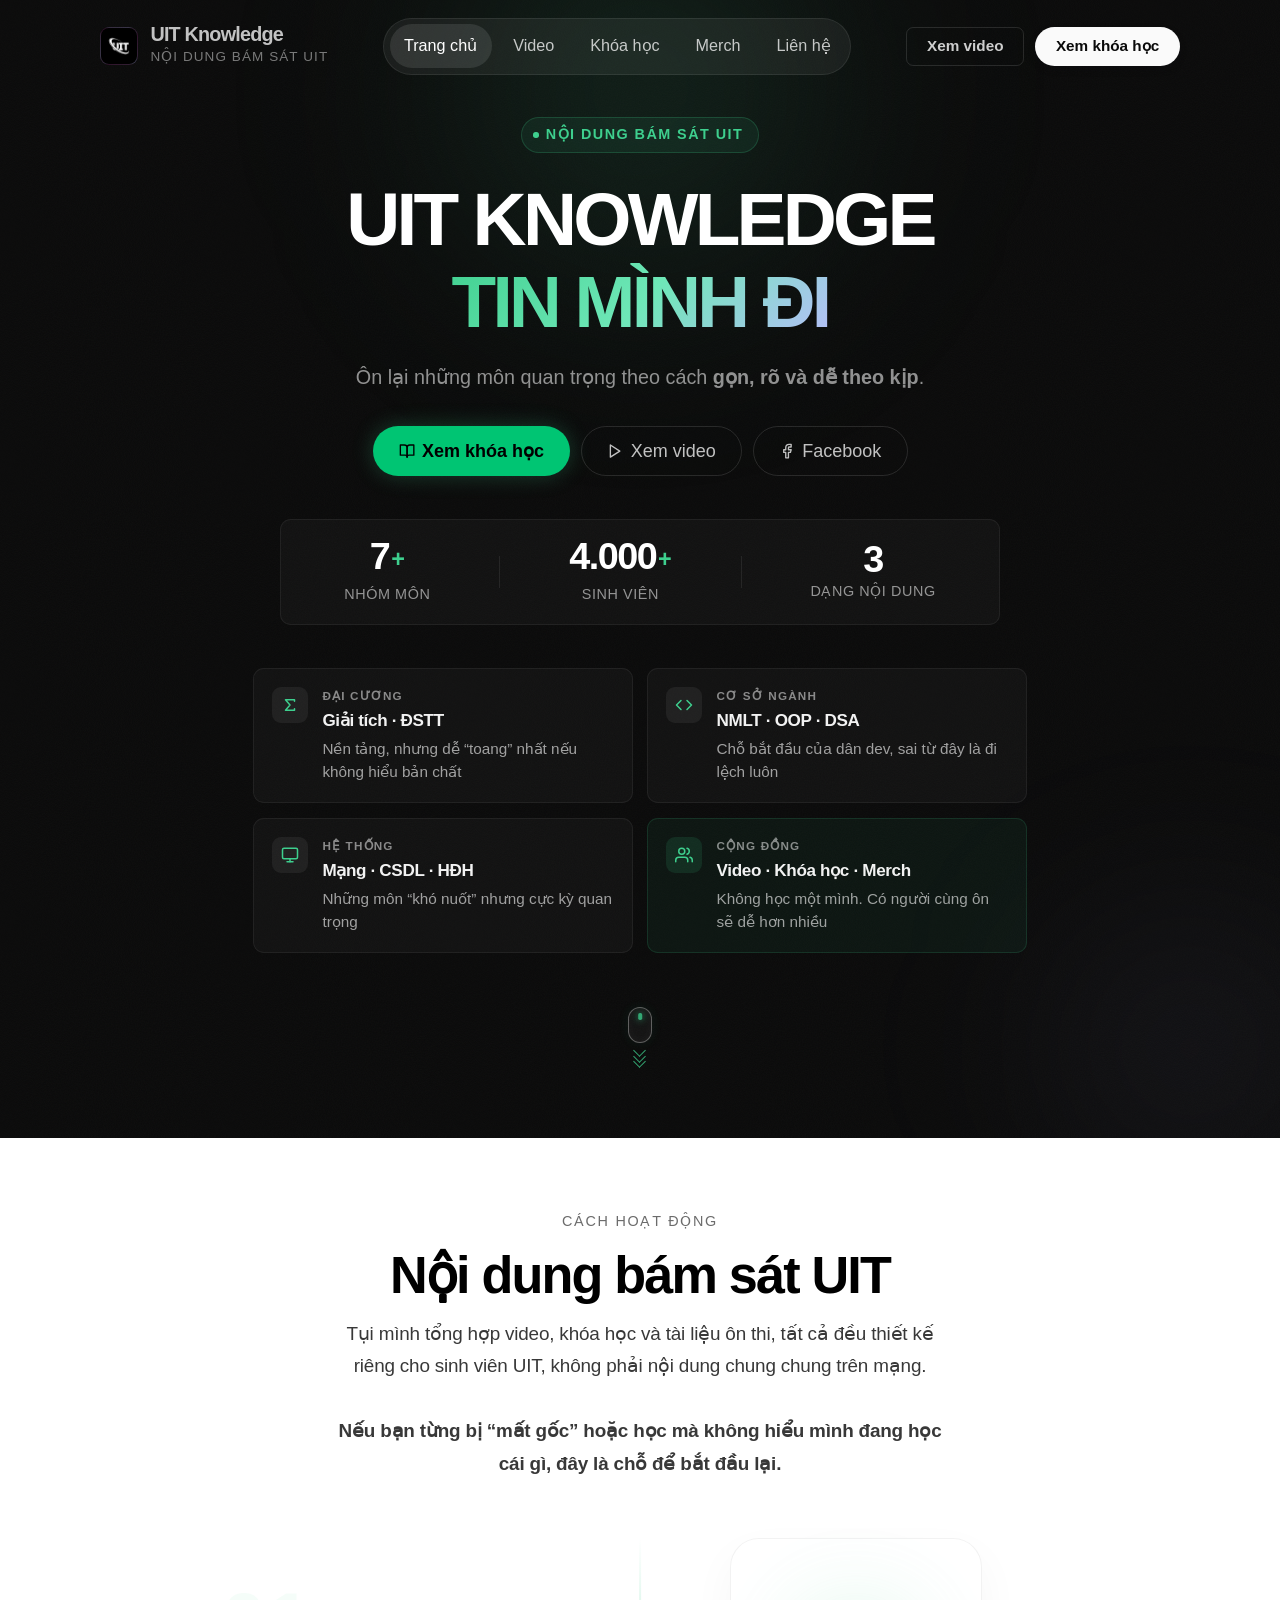
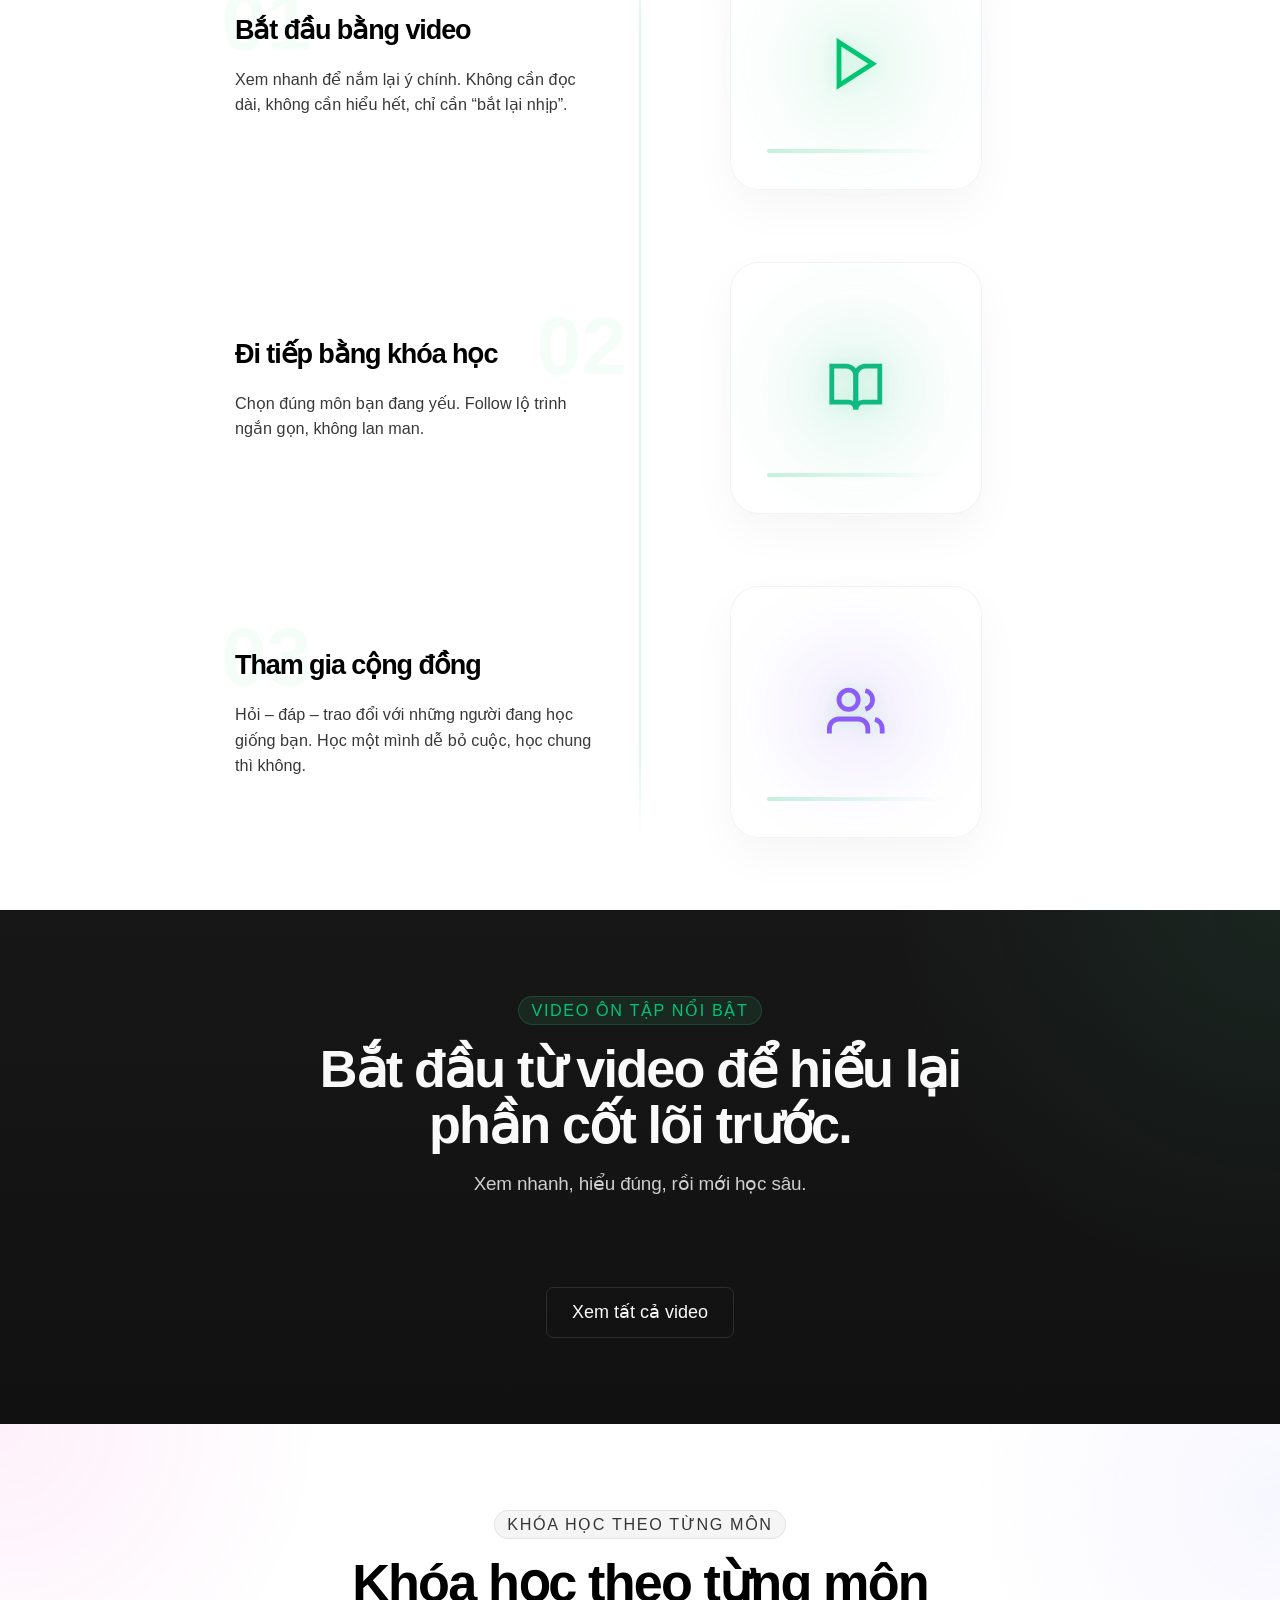
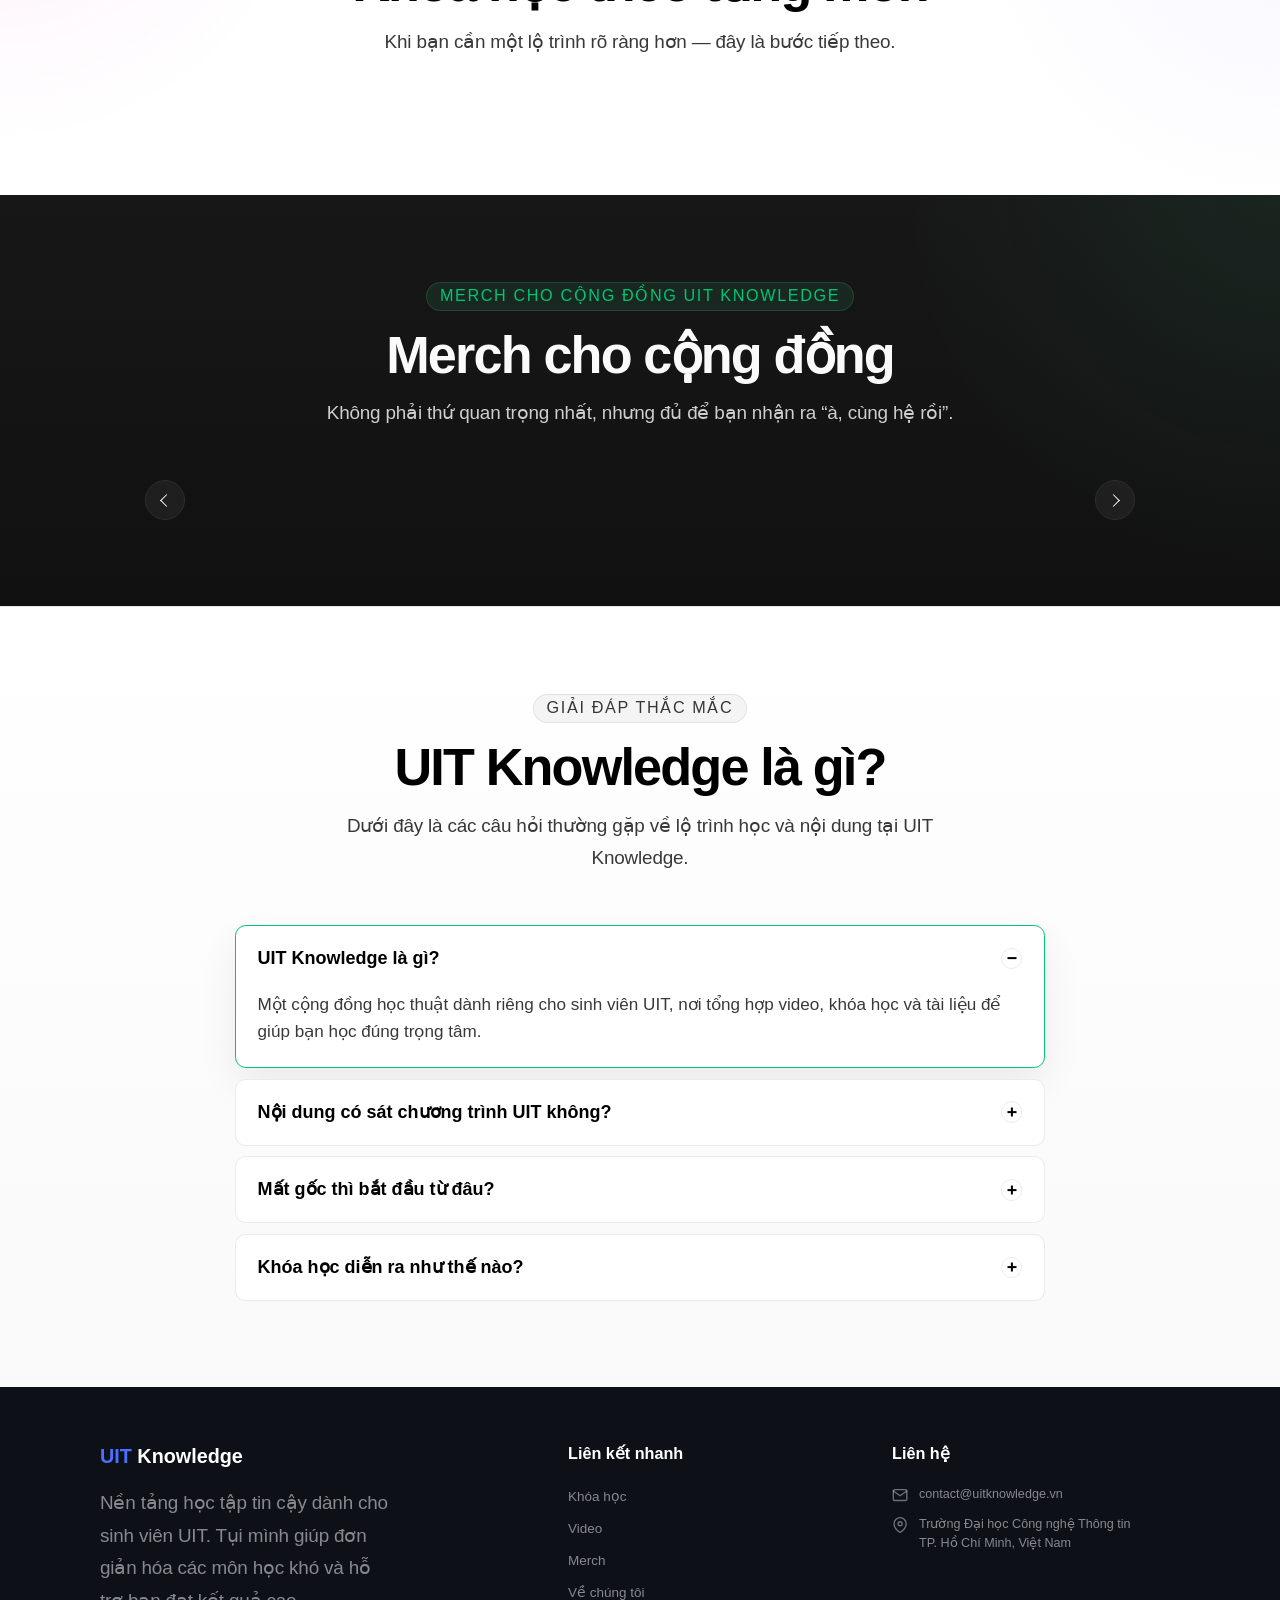
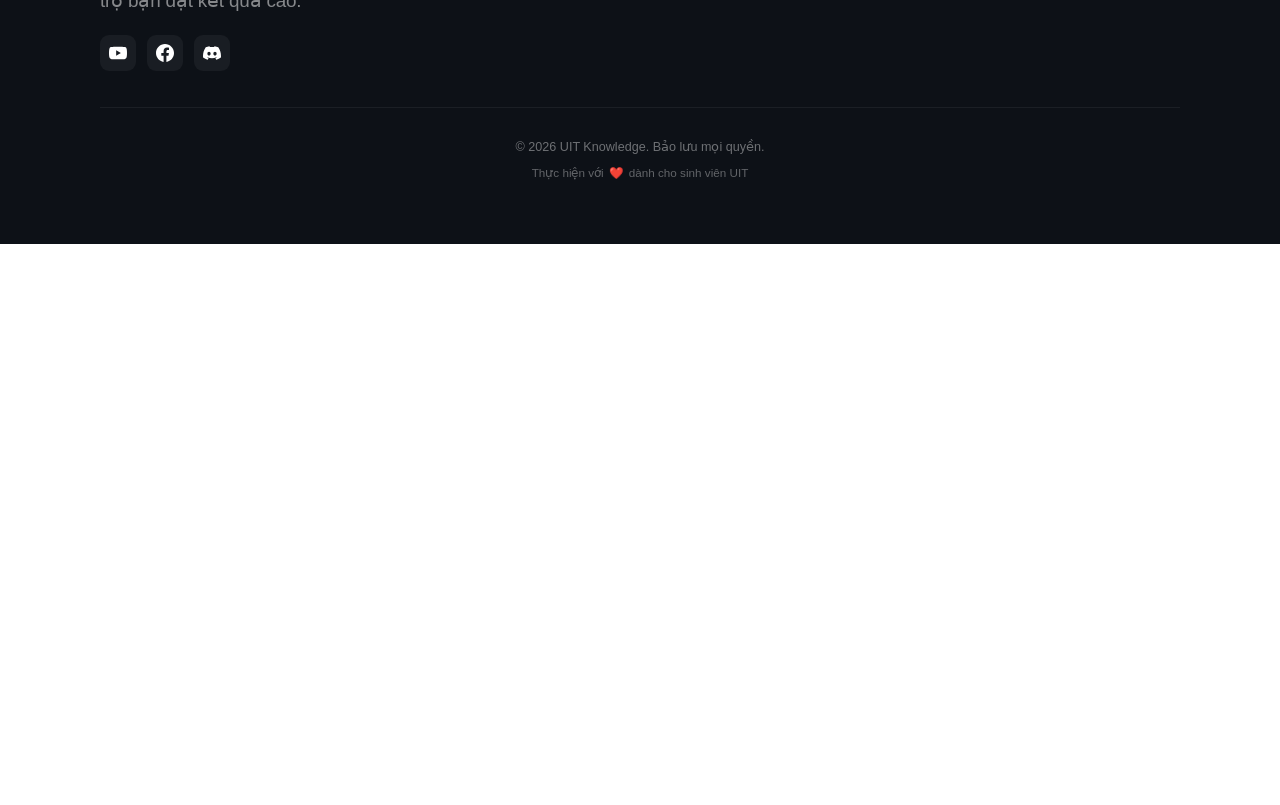
==== commit c0dd4927: "feat: scale UI to 90%, refine footer, and integrate registration systems" ====
--- a/index.html
+++ b/index.html
@@ -597,10 +597,9 @@
                                     <path d="M24 12.073c0-6.627-5.373-12-12-12s-12 5.373-12 12c0 5.99 4.388 10.954 10.125 11.854v-8.385H7.078v-3.47h3.047V9.43c0-3.007 1.792-4.669 4.533-4.669 1.312 0 2.686.235 2.686.235v2.953H15.83c-1.491 0-1.956.925-1.956 1.874v2.25h3.328l-.532 3.47h-2.796v8.385C19.612 23.027 24 18.062 24 12.073z"/>
                                 </svg>
                             </a>
-                            <a href="https://t.me/uitknowledge" target="_blank" rel="noopener noreferrer" class="social-icon" aria-label="Telegram">
-                                <svg width="20" height="20" viewBox="0 0 24 24" fill="none" stroke="currentColor" stroke-width="2" stroke-linecap="round" stroke-linejoin="round">
-                                    <line x1="22" y1="2" x2="11" y2="13"></line>
-                                    <polygon points="22 2 15 22 11 13 2 9 22 2"></polygon>
+                            <a href="https://discord.gg/uitknowledge" target="_blank" rel="noopener noreferrer" class="social-icon" aria-label="Discord">
+                                <svg width="20" height="20" viewBox="0 0 24 24" fill="currentColor">
+                                    <path d="M20.317 4.37a19.791 19.791 0 0 0-4.885-1.515.074.074 0 0 0-.079.037c-.21.375-.444.864-.608 1.25a18.27 18.27 0 0 0-5.487 0 12.64 12.64 0 0 0-.617-1.25.077.077 0 0 0-.079-.037A19.736 19.736 0 0 0 3.677 4.37a.07.07 0 0 0-.032.027C.533 9.046-.32 13.58.099 18.057a.082.082 0 0 0 .031.057 19.9 19.9 0 0 0 5.993 3.03.078.078 0 0 0 .084-.028c.462-.63.874-1.295 1.226-1.994a.076.076 0 0 0-.041-.106 13.107 13.107 0 0 1-1.872-.892.077.077 0 0 1-.008-.128 10.2 10.2 0 0 0 .372-.292.074.074 0 0 1 .077-.01c3.928 1.793 8.18 1.793 12.062 0a.074.074 0 0 1 .078.01c.12.098.246.198.372.292a.077.077 0 0 1-.006.127 12.299 12.299 0 0 1-1.873.892.077.077 0 0 0-.041.107c.36.698.772 1.362 1.225 1.993a.076.076 0 0 0 .084.028 19.839 19.839 0 0 0 6.002-3.03.077.077 0 0 0 .032-.054c.5-5.177-.838-9.674-3.549-13.66a.061.061 0 0 0-.031-.03zM8.02 15.33c-1.183 0-2.157-1.085-2.157-2.419 0-1.333.956-2.419 2.157-2.419 1.21 0 2.176 1.096 2.157 2.419 0 1.334-.956 2.419-2.157 2.419zm7.975 0c-1.183 0-2.157-1.085-2.157-2.419 0-1.333.955-2.419 2.157-2.419 1.21 0 2.176 1.096 2.157 2.419 0 1.334-.946 2.419-2.157 2.419z"/>
                                 </svg>
                             </a>
                         </div>
--- a/styles.css
+++ b/styles.css
@@ -49,6 +49,7 @@
 }
 
 body {
+    zoom: 0.9;
     font-family: var(--font-body);
     background: var(--light-canvas);
     color: var(--light-text);
@@ -1776,7 +1777,7 @@
     background: #0d1117;
     color: var(--dark-text);
     overflow: hidden;
-    padding: 80px 0 40px;
+    padding: 60px 0 40px;
 }
 
 .footer-shell {
@@ -1787,8 +1788,8 @@
 .footer-grid {
     display: grid;
     grid-template-columns: 1.5fr 1fr 1fr;
-    gap: 60px;
-    margin-bottom: 60px;
+    gap: 40px;
+    margin-bottom: 40px;
 }
 
 .footer-col {
@@ -1798,10 +1799,10 @@
 
 .footer-logo {
     font-family: var(--font-display);
-    font-size: 26px;
+    font-size: 22px;
     font-weight: 700;
     color: #ffffff;
-    margin-bottom: 20px;
+    margin-bottom: 16px;
 }
 
 .footer-logo .logo-accent {
@@ -1809,10 +1810,10 @@
 }
 
 .footer-description {
-    font-size: 17px;
+    font-size: 15px;
     color: rgba(255, 255, 255, 0.5);
     line-height: 1.6;
-    margin-bottom: 24px;
+    margin-bottom: 20px;
     max-width: 320px;
 }
 
@@ -1842,23 +1843,23 @@
 
 .footer-title {
     font-family: var(--font-display);
-    font-size: 20px;
+    font-size: 18px;
     font-weight: 700;
     color: #ffffff;
-    margin-bottom: 24px;
+    margin-bottom: 20px;
 }
 
 .footer-links {
     list-style: none;
     display: flex;
     flex-direction: column;
-    gap: 14px;
+    gap: 10px;
 }
 
 .footer-links a {
     color: rgba(255, 255, 255, 0.5);
     text-decoration: none;
-    font-size: 17px;
+    font-size: 15px;
     transition: color var(--transition);
 }
 
@@ -1869,7 +1870,7 @@
 .contact-info {
     display: flex;
     flex-direction: column;
-    gap: 16px;
+    gap: 12px;
 }
 
 .contact-item {
@@ -1878,7 +1879,7 @@
     gap: 12px;
     color: rgba(255, 255, 255, 0.5);
     text-decoration: none;
-    font-size: 16px;
+    font-size: 14px;
     line-height: 1.5;
 }
 
@@ -1907,12 +1908,12 @@
 }
 
 .copyright {
-    font-size: 16px;
+    font-size: 14px;
     color: rgba(255, 255, 255, 0.4);
 }
 
 .credit {
-    font-size: 15px;
+    font-size: 13px;
     color: rgba(255, 255, 255, 0.35);
 }
 
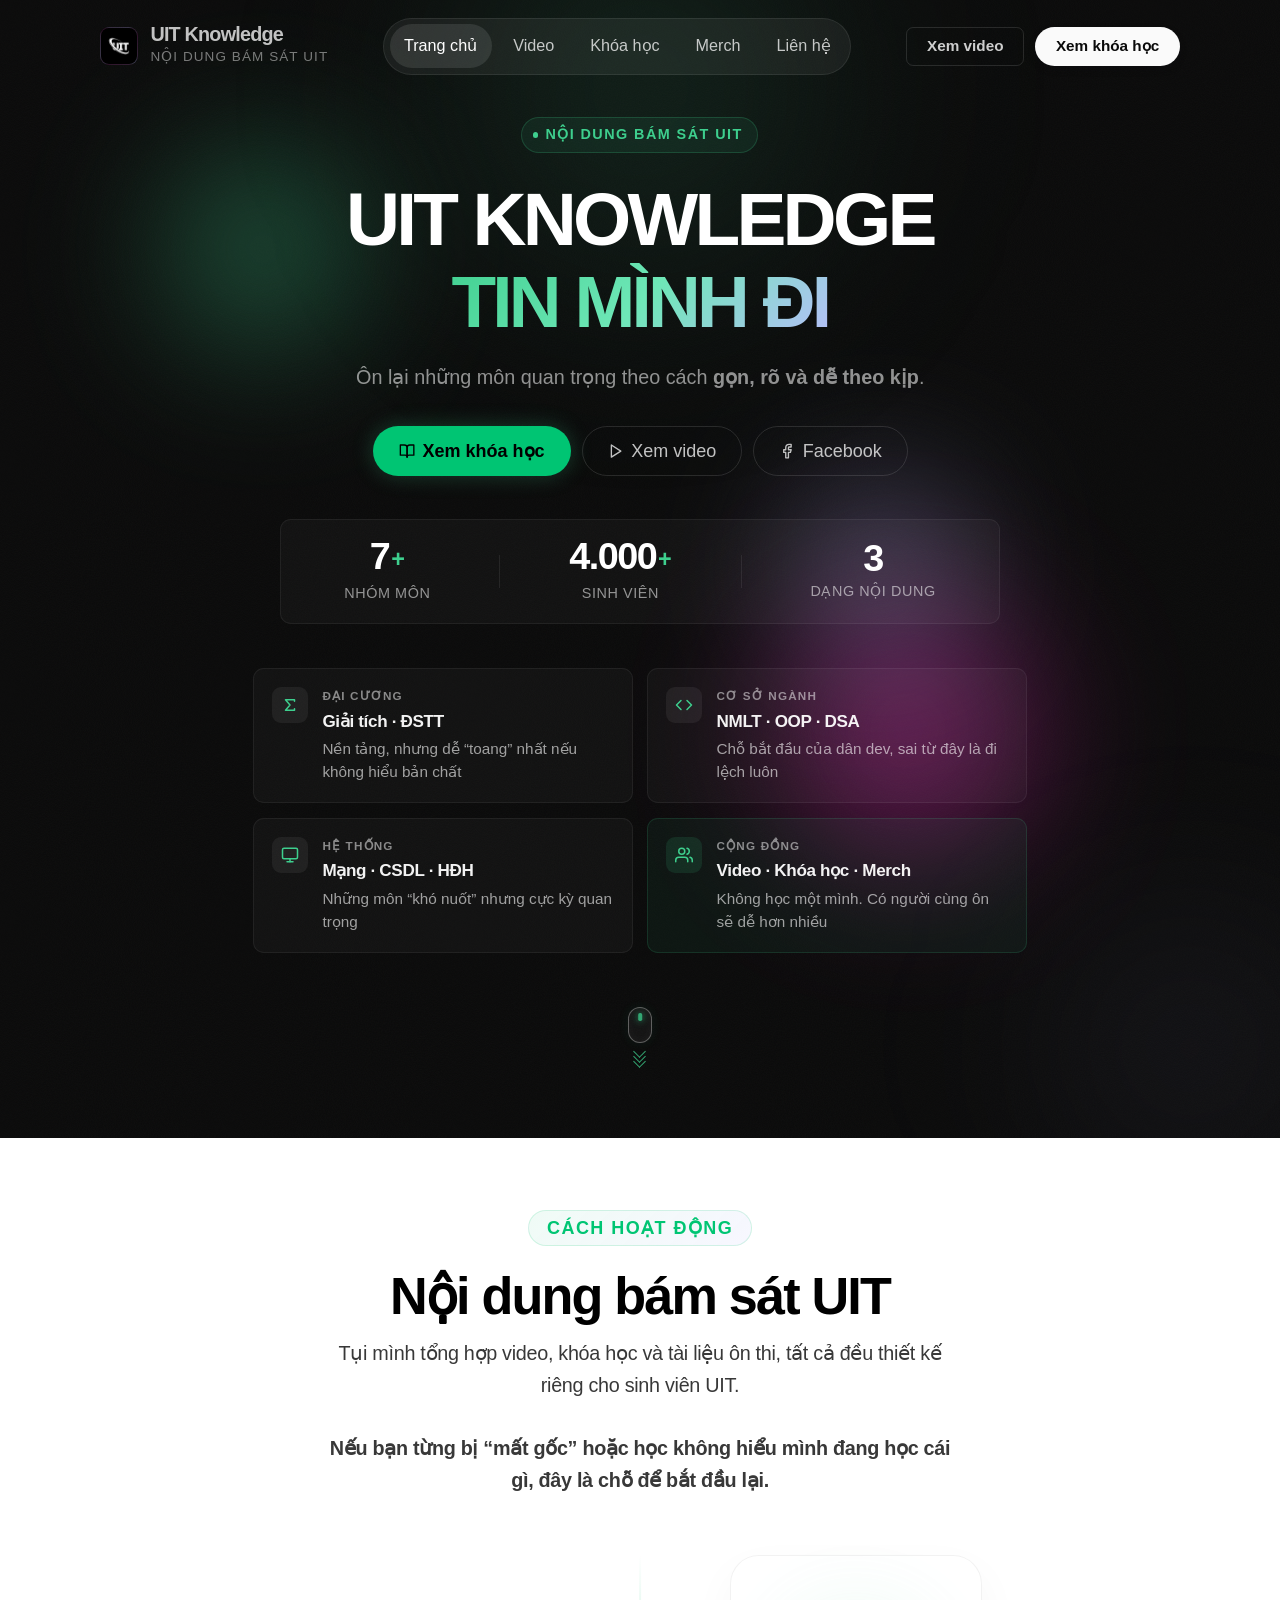
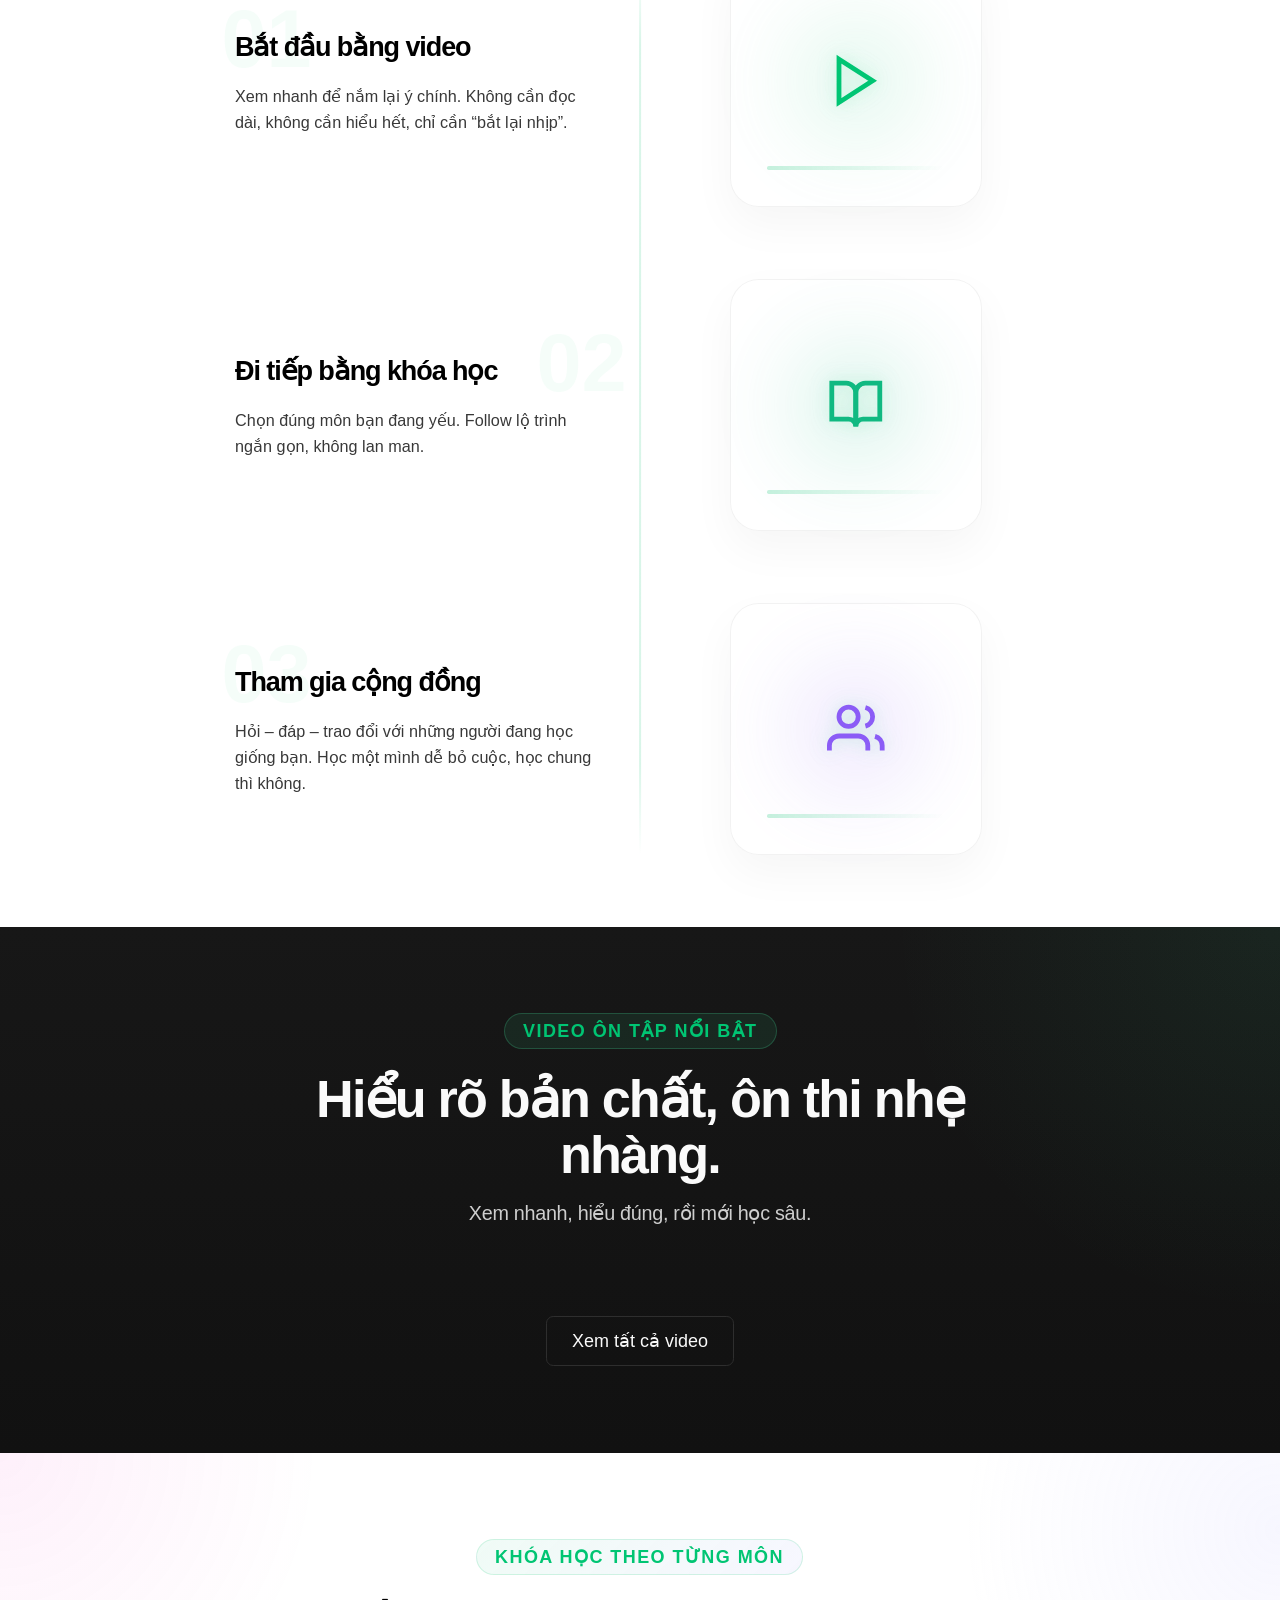
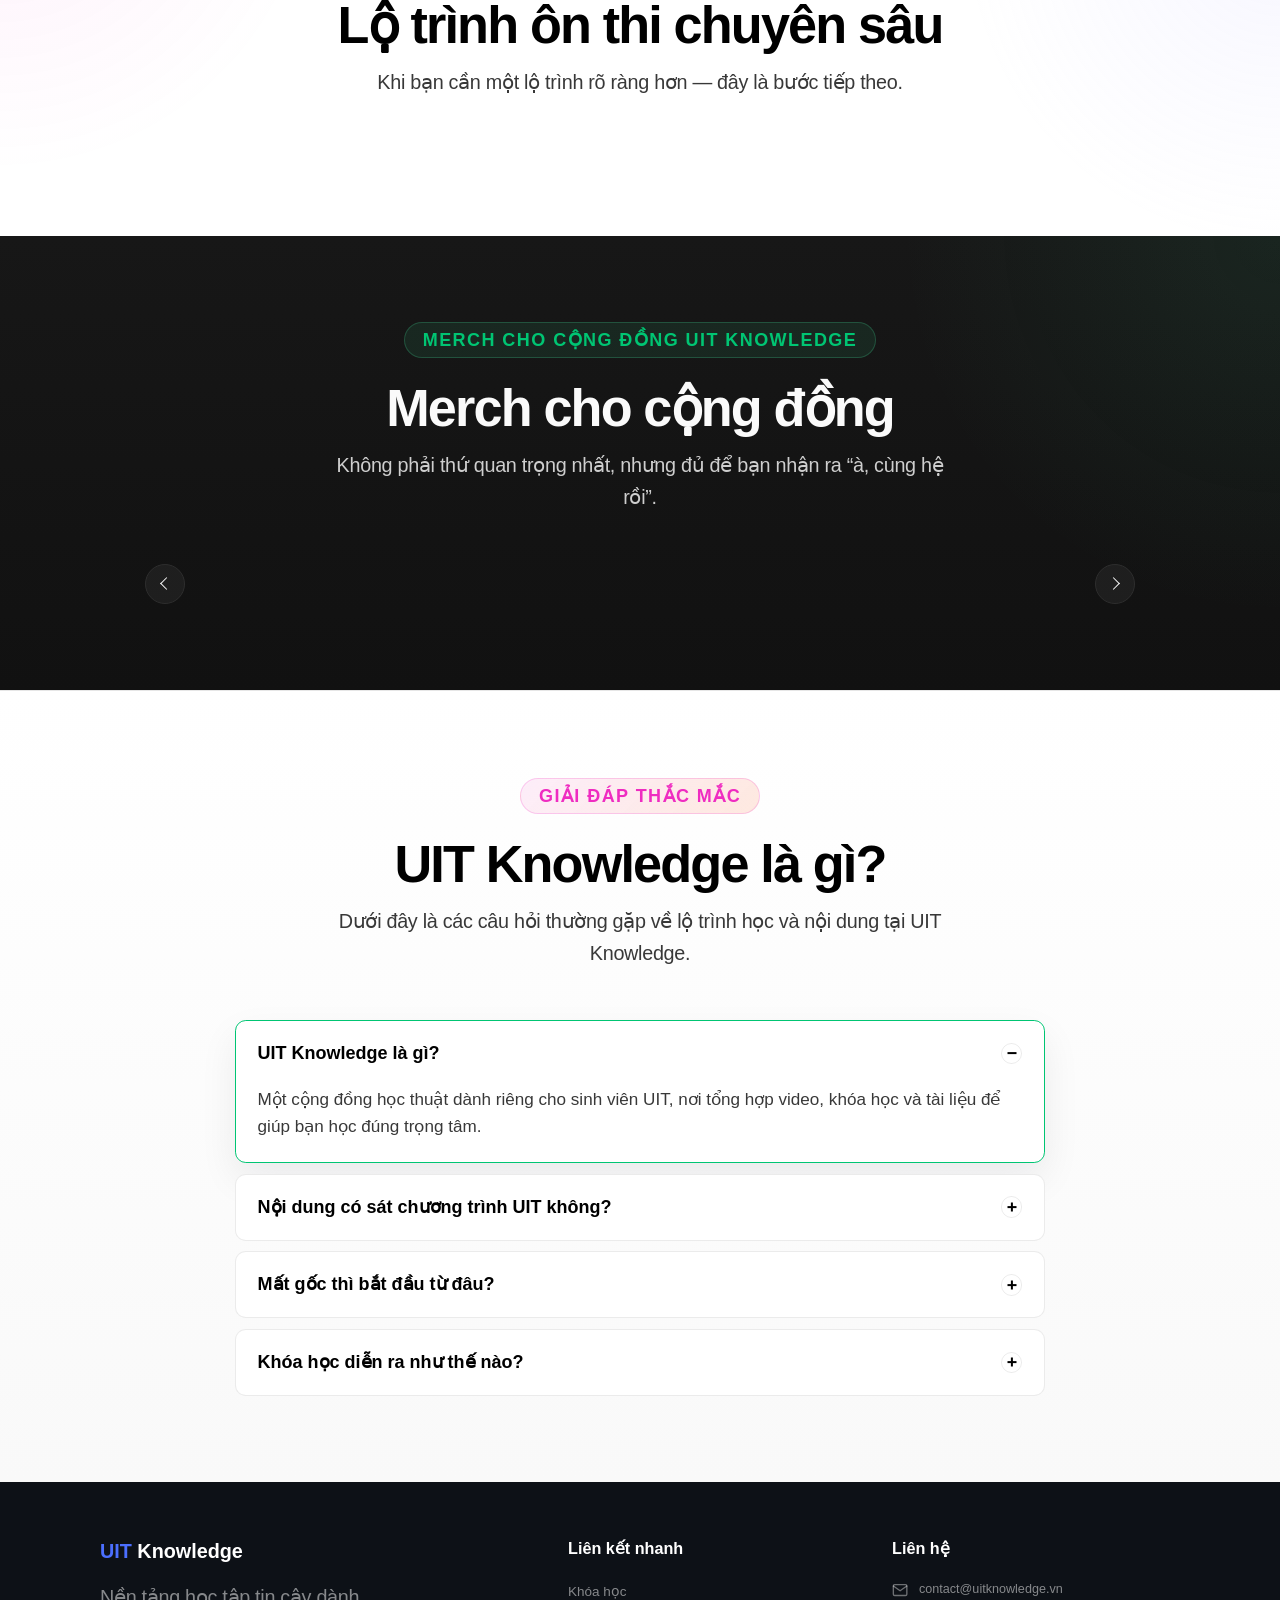
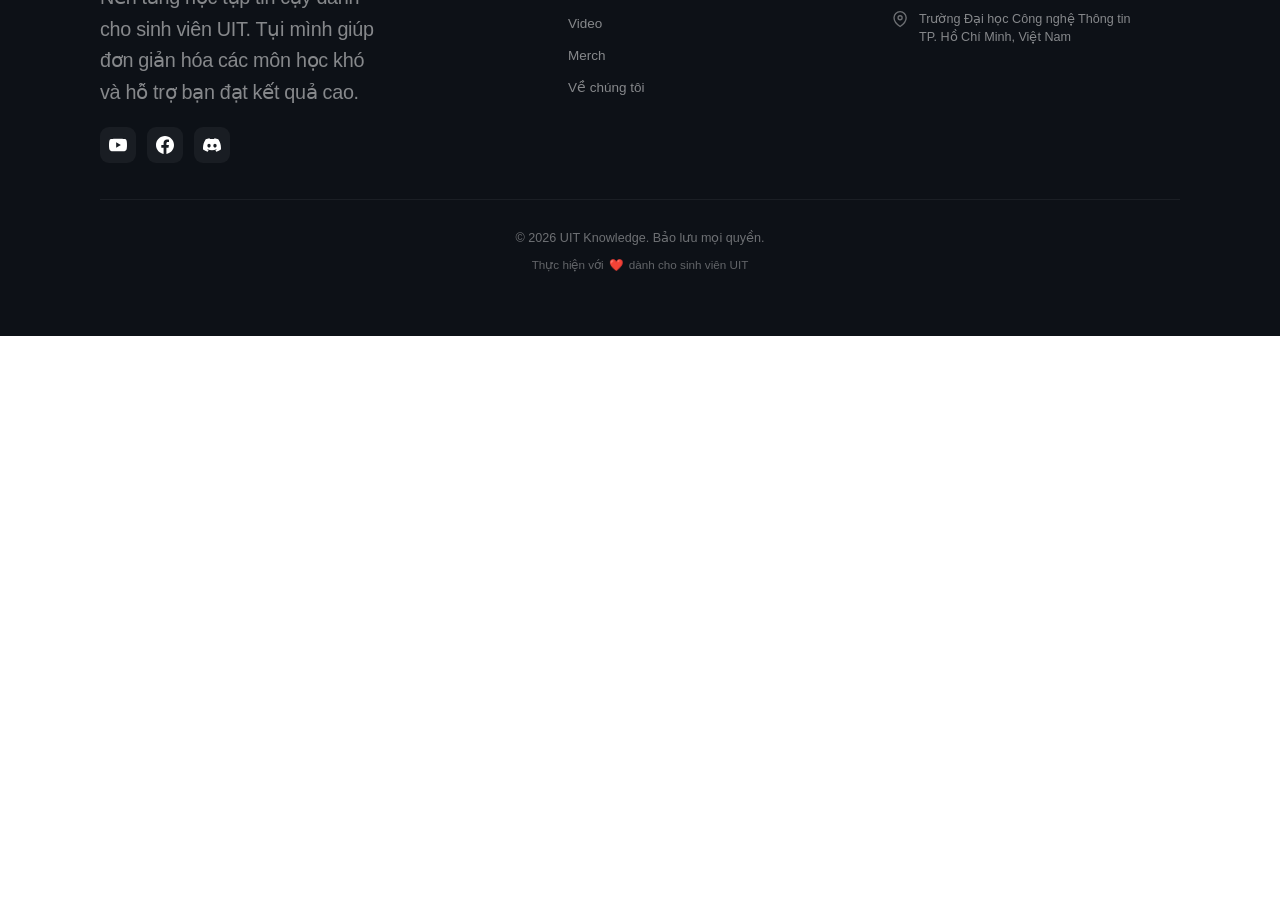
==== commit 977a177f: "feat: premium motion experience upgrade with aurora effects and scroll reveals" ====
--- a/index.html
+++ b/index.html
@@ -91,7 +91,10 @@
             <div class="hero-atmosphere" aria-hidden="true">
                 <div class="hero-glow hero-glow-1"></div>
                 <div class="hero-glow hero-glow-2"></div>
-                <div class="hero-grain"></div>
+                <div class="hero-orb hero-orb-1" style="width: 300px; height: 300px; top: 10%; left: 10%; background: radial-gradient(circle, var(--accent) 0%, transparent 70%); animation: float-orb-1 20s linear infinite;"></div>
+                <div class="hero-orb hero-orb-2" style="width: 400px; height: 400px; bottom: 20%; right: 15%; background: radial-gradient(circle, var(--pastel-pink) 0%, transparent 70%); animation: float-orb-2 25s linear infinite;"></div>
+                <div class="hero-orb hero-orb-3" style="width: 250px; height: 250px; top: 40%; left: 60%; background: radial-gradient(circle, var(--pastel-lavender) 0%, transparent 70%); animation: float-orb-3 18s linear infinite;"></div>
+                <div class="hero-grain" style="animation: grain-shift 8s steps(10) infinite;"></div>
             </div>
             <div class="container hero-shell">
                 <div class="hero-badge reveal">
@@ -106,7 +109,7 @@
                     Ôn lại những môn quan trọng theo cách <strong>gọn, rõ và dễ theo kịp</strong>.
                 </p>
                 <div class="hero-actions reveal">
-                    <a href="#khoa-hoc" class="btn btn-accent btn-large">
+                    <a href="#khoa-hoc" class="btn btn-accent btn-large hover-premium">
                         <svg
                             width="18"
                             height="18"
@@ -126,7 +129,7 @@
                         </svg>
                         Xem khóa học
                     </a>
-                    <a href="#video" class="btn btn-ghost btn-large">
+                    <a href="#video" class="btn btn-ghost btn-large hover-premium">
                         <svg
                             width="18"
                             height="18"
@@ -145,7 +148,7 @@
                         href="https://facebook.com"
                         target="_blank"
                         rel="noopener noreferrer"
-                        class="btn btn-ghost btn-large"
+                        class="btn btn-ghost btn-large hover-premium"
                     >
                         <svg
                             width="18"
@@ -308,18 +311,18 @@
 
             <section class="section section-light intro-band" id="intro">
                 <div class="container">
-                    <div class="intro-header reveal">
-                        <div class="eyebrow">CÁCH HOẠT ĐỘNG</div>
+                    <div class="intro-header reveal-mask reveal">
+                        <span class="section-tag section-tag-light">CÁCH HOẠT ĐỘNG</span>
                         <h2 class="section-title section-title-dark">
                             Nội dung bám sát UIT
                         </h2>
                         <p class="section-desc section-desc-dark">
-                            Tụi mình tổng hợp video, khóa học và tài liệu ôn thi, tất cả đều thiết kế riêng cho sinh viên UIT, không phải nội dung chung chung trên mạng.
+                            Tụi mình tổng hợp video, khóa học và tài liệu ôn thi, tất cả đều thiết kế riêng cho sinh viên UIT.
                             <br><br>
-                            <strong>Nếu bạn từng bị “mất gốc” hoặc học mà không hiểu mình đang học cái gì, đây là chỗ để bắt đầu lại.</strong>
+                            <strong>Nếu bạn từng bị “mất gốc” hoặc học không hiểu mình đang học cái gì, đây là chỗ để bắt đầu lại.</strong>
                         </p>
                     </div>
-                    <div class="how-it-works-narrative">
+                    <div class="how-it-works-narrative stagger-parent">
                         <div class="narrative-path" aria-hidden="true"></div>
                         
                         <!-- Step 1 -->
@@ -391,16 +394,16 @@
 
             <section class="section section-dark section-video" id="video">
                 <div class="container">
-                    <div class="section-header reveal">
+                    <div class="section-header reveal-mask reveal">
                         <span class="section-tag">Video ôn tập nổi bật</span>
                         <h2 class="section-title">
-                            Bắt đầu từ video để hiểu lại phần cốt lõi trước.
+                            Hiểu rõ bản chất, ôn thi nhẹ nhàng.
                         </h2>
                         <p class="section-desc">
                             Xem nhanh, hiểu đúng, rồi mới học sâu.
                         </p>
                     </div>
-                    <div class="video-grid" id="video-grid">
+                    <div class="video-grid stagger-parent" id="video-grid">
                         <!-- Dynamic videos will be loaded here -->
                     </div>
                     <div class="section-cta reveal">
@@ -408,7 +411,7 @@
                             href="https://www.youtube.com/@UIT_Knowledge"
                             target="_blank"
                             rel="noopener noreferrer"
-                            class="btn btn-secondary btn-large"
+                            class="btn btn-secondary btn-large hover-premium"
                             >Xem tất cả video</a
                         >
                     </div>
@@ -420,18 +423,18 @@
                 id="khoa-hoc"
             >
                 <div class="container">
-                    <div class="section-header reveal">
+                    <div class="section-header reveal-mask reveal">
                         <span class="section-tag section-tag-light"
                             >Khóa học theo từng môn</span
                         >
                         <h2 class="section-title section-title-dark">
-                            Khóa học theo từng môn
+                            Lộ trình ôn thi chuyên sâu
                         </h2>
                         <p class="section-desc section-desc-dark">
                             Khi bạn cần một lộ trình rõ ràng hơn — đây là bước tiếp theo.
                         </p>
                     </div>
-                    <div class="courses-grid" id="courses-grid">
+                    <div class="courses-grid stagger-parent" id="courses-grid">
                         <!-- Dynamic courses will be loaded here -->
                     </div>
                 </div>
@@ -479,8 +482,8 @@
 
             <section class="section section-light section-faq" id="faq">
                 <div class="container">
-                    <div class="section-header reveal">
-                        <span class="section-tag section-tag-light"
+                    <div class="section-header reveal-mask reveal">
+                        <span class="section-tag section-tag-light tag-alt"
                             >Giải đáp thắc mắc</span
                         >
                         <h2 class="section-title section-title-dark">
--- a/styles.css
+++ b/styles.css
@@ -42,6 +42,15 @@
     --radius-pill: 9999px;
     --container: 1200px;
     --transition: 260ms cubic-bezier(0.22, 1, 0.36, 1);
+
+    /* Motion Tokens */
+    --ease-out-expo: cubic-bezier(0.16, 1, 0.3, 1);
+    --ease-in-out-expo: cubic-bezier(0.87, 0, 0.13, 1);
+    --ease-premium: cubic-bezier(0.22, 1, 0.36, 1);
+    --duration-sm: 200ms;
+    --duration-md: 400ms;
+    --duration-lg: 800ms;
+    --duration-xl: 1200ms;
 }
 
 html {
@@ -1010,26 +1019,40 @@
     text-align: left;
 }
 
+
 .section-tag {
     display: inline-flex;
     align-items: center;
-    min-height: 32px;
-    padding: 0 14px;
+    min-height: 40px;
+    padding: 0 20px;
     border-radius: var(--radius-pill);
     background: rgba(62, 207, 142, 0.1);
-    border: 1px solid rgba(62, 207, 142, 0.18);
+    border: 1px solid rgba(62, 207, 142, 0.25);
     color: var(--accent-strong);
     font-family: var(--font-mono);
-    font-size: 18px;
-    letter-spacing: 0.1em;
+    font-size: 20px;
+    font-weight: 700;
+    letter-spacing: 0.08em;
     text-transform: uppercase;
-    margin-bottom: 18px;
+    margin-bottom: 24px;
+    transition: transform var(--duration-md) var(--ease-out-expo), box-shadow var(--duration-md) var(--ease-out-expo);
+}
+
+.section-tag:hover {
+    transform: translateY(-2px) scale(1.02);
+    box-shadow: 0 8px 20px rgba(62, 207, 142, 0.15);
 }
 
 .section-tag-light {
-    background: rgba(0, 0, 0, 0.04);
-    border-color: rgba(0, 0, 0, 0.08);
-    color: var(--light-text-secondary);
+    background: linear-gradient(135deg, rgba(62, 207, 142, 0.08) 0%, rgba(189, 187, 255, 0.12) 100%);
+    border-color: rgba(62, 207, 142, 0.2);
+    color: var(--accent-strong);
+}
+
+.section-tag-light.tag-alt {
+    background: linear-gradient(135deg, rgba(239, 44, 193, 0.08) 0%, rgba(252, 76, 2, 0.12) 100%);
+    border-color: rgba(239, 44, 193, 0.2);
+    color: var(--pastel-pink);
 }
 
 .section-title {
@@ -1046,9 +1069,10 @@
 
 .section-desc,
 .footer-brand p {
-    font-size: 21px;
-    line-height: 1.72;
-    letter-spacing: -0.01em;
+    font-size: 22px;
+    line-height: 1.6;
+    letter-spacing: -0.015em;
+    font-weight: 450;
 }
 
 .section-desc {
@@ -2576,7 +2600,99 @@
     }
 }
 
-/* --- Touch Devices (no hover) --- */
+/* === ANIMATIONS & REVEALS === */
+.reveal {
+    opacity: 0;
+    transform: translateY(24px) scale(0.98);
+    transition: opacity var(--duration-lg) var(--ease-out-expo), transform var(--duration-lg) var(--ease-out-expo);
+    pointer-events: none;
+    will-change: transform, opacity;
+}
+
+.reveal.visible {
+    opacity: 1;
+    transform: translateY(0) scale(1);
+    pointer-events: auto;
+}
+
+/* Staggered Children Support */
+.stagger-parent .reveal {
+    transition-delay: calc(var(--stagger-index, 0) * 80ms);
+}
+
+/* Specific Reveal Types */
+.reveal-mask {
+    overflow: hidden;
+}
+
+.reveal-mask > * {
+    opacity: 0;
+    transform: translateY(100%);
+    transition: opacity var(--duration-lg) var(--ease-out-expo), transform var(--duration-lg) var(--ease-out-expo);
+    will-change: transform, opacity;
+}
+
+.reveal-mask.visible > * {
+    opacity: 1;
+    transform: translateY(0);
+}
+
+.reveal-fade {
+    transform: none;
+}
+
+.reveal-scale {
+    transform: scale(0.94);
+}
+
+.reveal-left {
+    transform: translateX(-32px);
+}
+
+.reveal-right {
+    transform: translateX(32px);
+}
+
+/* Stagger indices for CSS-only simple staggers if needed */
+.stagger-1 { --stagger-index: 1; }
+.stagger-2 { --stagger-index: 2; }
+.stagger-3 { --stagger-index: 3; }
+.stagger-4 { --stagger-index: 4; }
+.stagger-5 { --stagger-index: 5; }
+
+/* Interactive Hover States */
+.hover-premium {
+    transition: transform var(--duration-md) var(--ease-premium), box-shadow var(--duration-md) var(--ease-premium), border-color var(--duration-md) var(--ease-premium);
+}
+
+.hover-premium:hover {
+    transform: translateY(-4px) scale(1.01);
+    box-shadow: 0 24px 48px rgba(1, 1, 32, 0.08);
+}
+
+/* Premium Background Gradients */
+.bg-atmosphere {
+    position: absolute;
+    inset: 0;
+    pointer-events: none;
+    z-index: -1;
+    overflow: hidden;
+}
+
+.bg-glow {
+    position: absolute;
+    width: 600px;
+    height: 600px;
+    border-radius: 50%;
+    filter: blur(120px);
+    opacity: 0.4;
+}
+
+.bg-glow-emerald { background: radial-gradient(circle, var(--accent) 0%, transparent 70%); }
+.bg-glow-pink { background: radial-gradient(circle, var(--pastel-pink) 0%, transparent 70%); }
+.bg-glow-lavender { background: radial-gradient(circle, var(--pastel-lavender) 0%, transparent 70%); }
+
+/* === Touch Devices (no hover) === */
 @media (hover: none) {
 
     .video-card:hover,
@@ -2988,6 +3104,73 @@
     }
 }
 
+/* Aurora & Orb Animations */
+@keyframes aurora-drift {
+    0% { transform: translate(0, 0) scale(1); opacity: 0.3; }
+    33% { transform: translate(4%, 3%) scale(1.1); opacity: 0.5; }
+    66% { transform: translate(-2%, 5%) scale(0.9); opacity: 0.4; }
+    100% { transform: translate(0, 0) scale(1); opacity: 0.3; }
+}
+
+@keyframes aurora-drift-2 {
+    0% { transform: translate(0, 0) scale(1); opacity: 0.2; }
+    50% { transform: translate(-3%, -4%) scale(1.15); opacity: 0.4; }
+    100% { transform: translate(0, 0) scale(1); opacity: 0.2; }
+}
+
+@keyframes float-orb-1 {
+    0% { transform: translate(0, 0) rotate(0deg); }
+    100% { transform: translate(20px, -40px) rotate(360deg); }
+}
+
+@keyframes float-orb-2 {
+    0% { transform: translate(0, 0) rotate(0deg); }
+    100% { transform: translate(-30px, 20px) rotate(-360deg); }
+}
+
+@keyframes float-orb-3 {
+    0% { transform: translate(0, 0) rotate(0deg); }
+    100% { transform: translate(40px, 30px) rotate(180deg); }
+}
+
+@keyframes grain-shift {
+    0%, 100% { transform: translate(0, 0); }
+    10% { transform: translate(-1%, -1%); }
+    20% { transform: translate(-2%, 1%); }
+    30% { transform: translate(1%, -2%); }
+    40% { transform: translate(-1%, 2%); }
+    50% { transform: translate(-2%, -1%); }
+    60% { transform: translate(2%, 1%); }
+    70% { transform: translate(1%, 2%); }
+    80% { transform: translate(-1%, -2%); }
+    90% { transform: translate(2%, -1%); }
+}
+
+@keyframes shimmer-btn {
+    0% { transform: translateX(-100%); }
+    100% { transform: translateX(100%); }
+}
+
+.hero-orb {
+    position: absolute;
+    border-radius: 50%;
+    filter: blur(80px);
+    pointer-events: none;
+    z-index: 0;
+    opacity: 0.6;
+}
+
+
+
+@media (prefers-reduced-motion: reduce) {
+    .reveal, .reveal-mask > *, .hero-orb, .hero-glow {
+        animation: none !important;
+        transition: none !important;
+        opacity: 1 !important;
+        transform: none !important;
+    }
+}
+
 /* === ULTRA-WIDE & 4K SCALING === */
 /* Kỹ thuật Scaling giúp giao diện lấp đầy và sang trọng hơn trên màn hình lớn (27" trở lên) */
 @media (min-width: 1440px) {
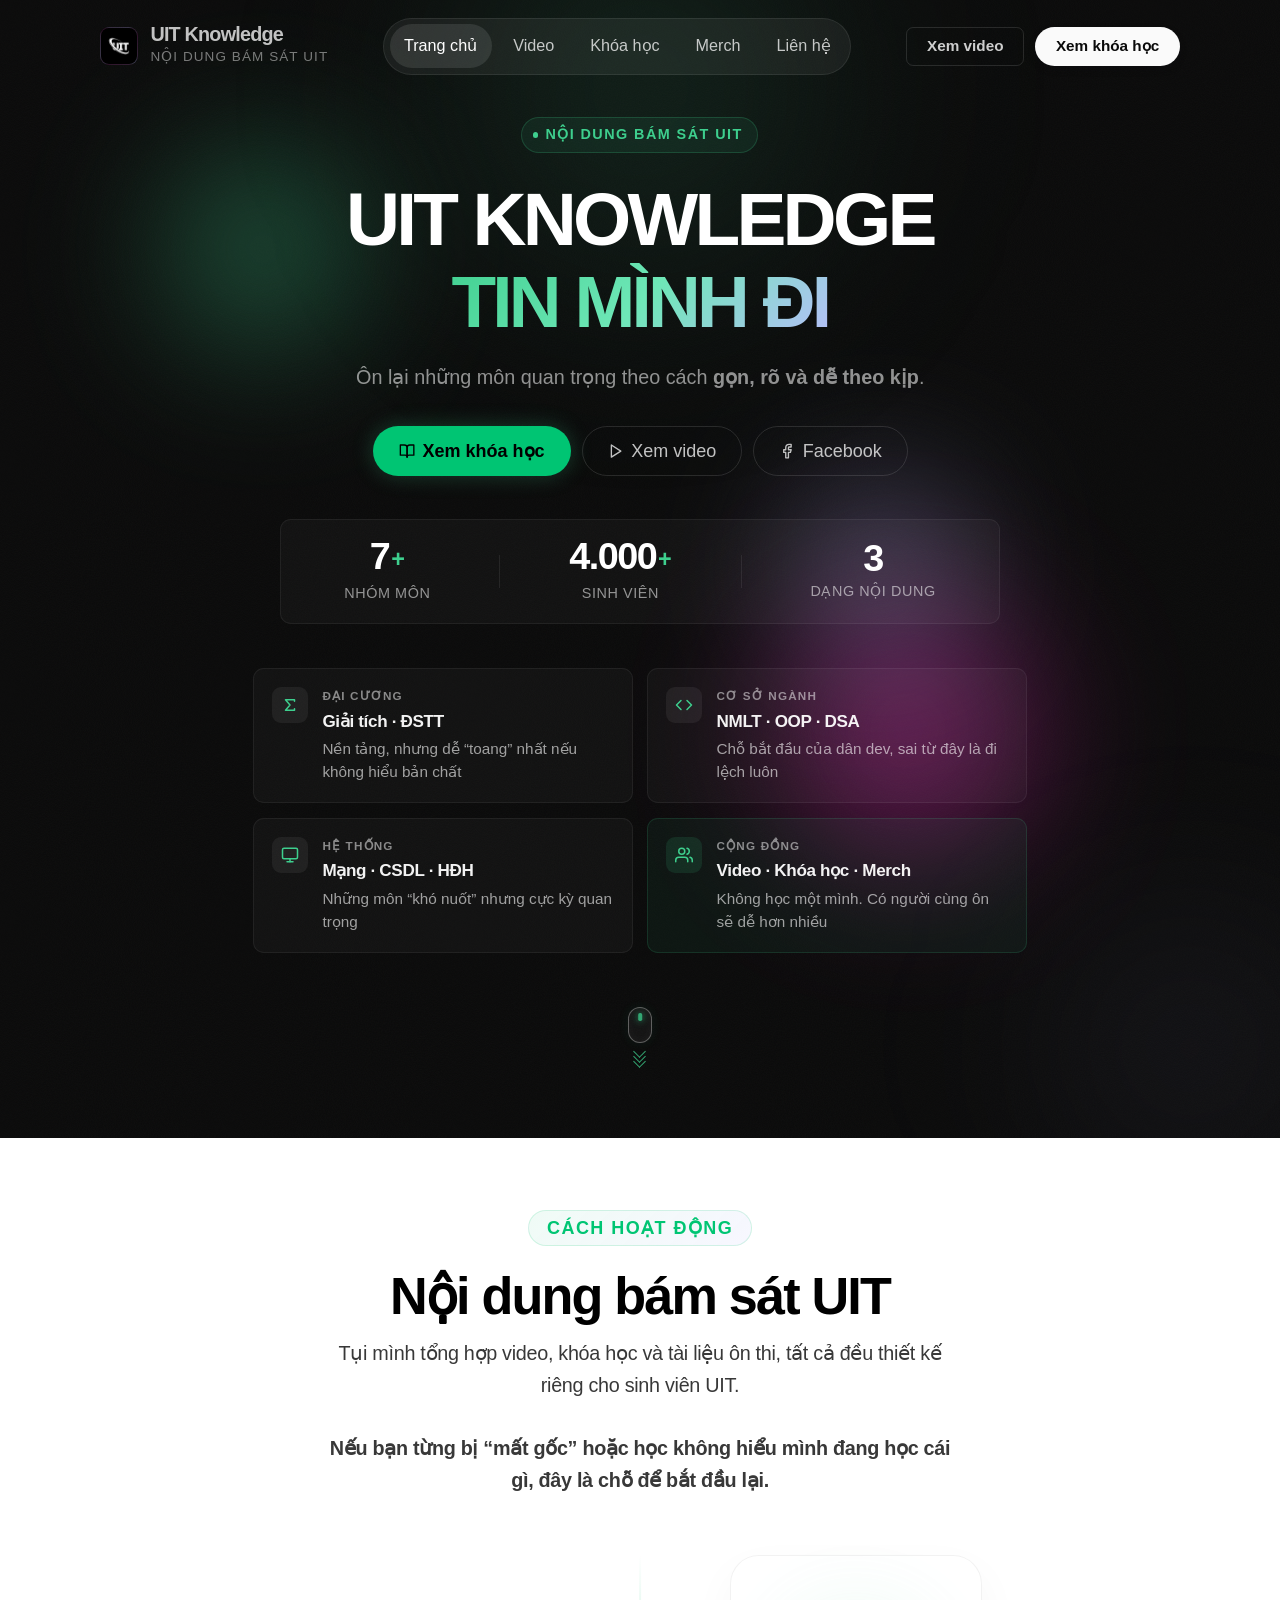
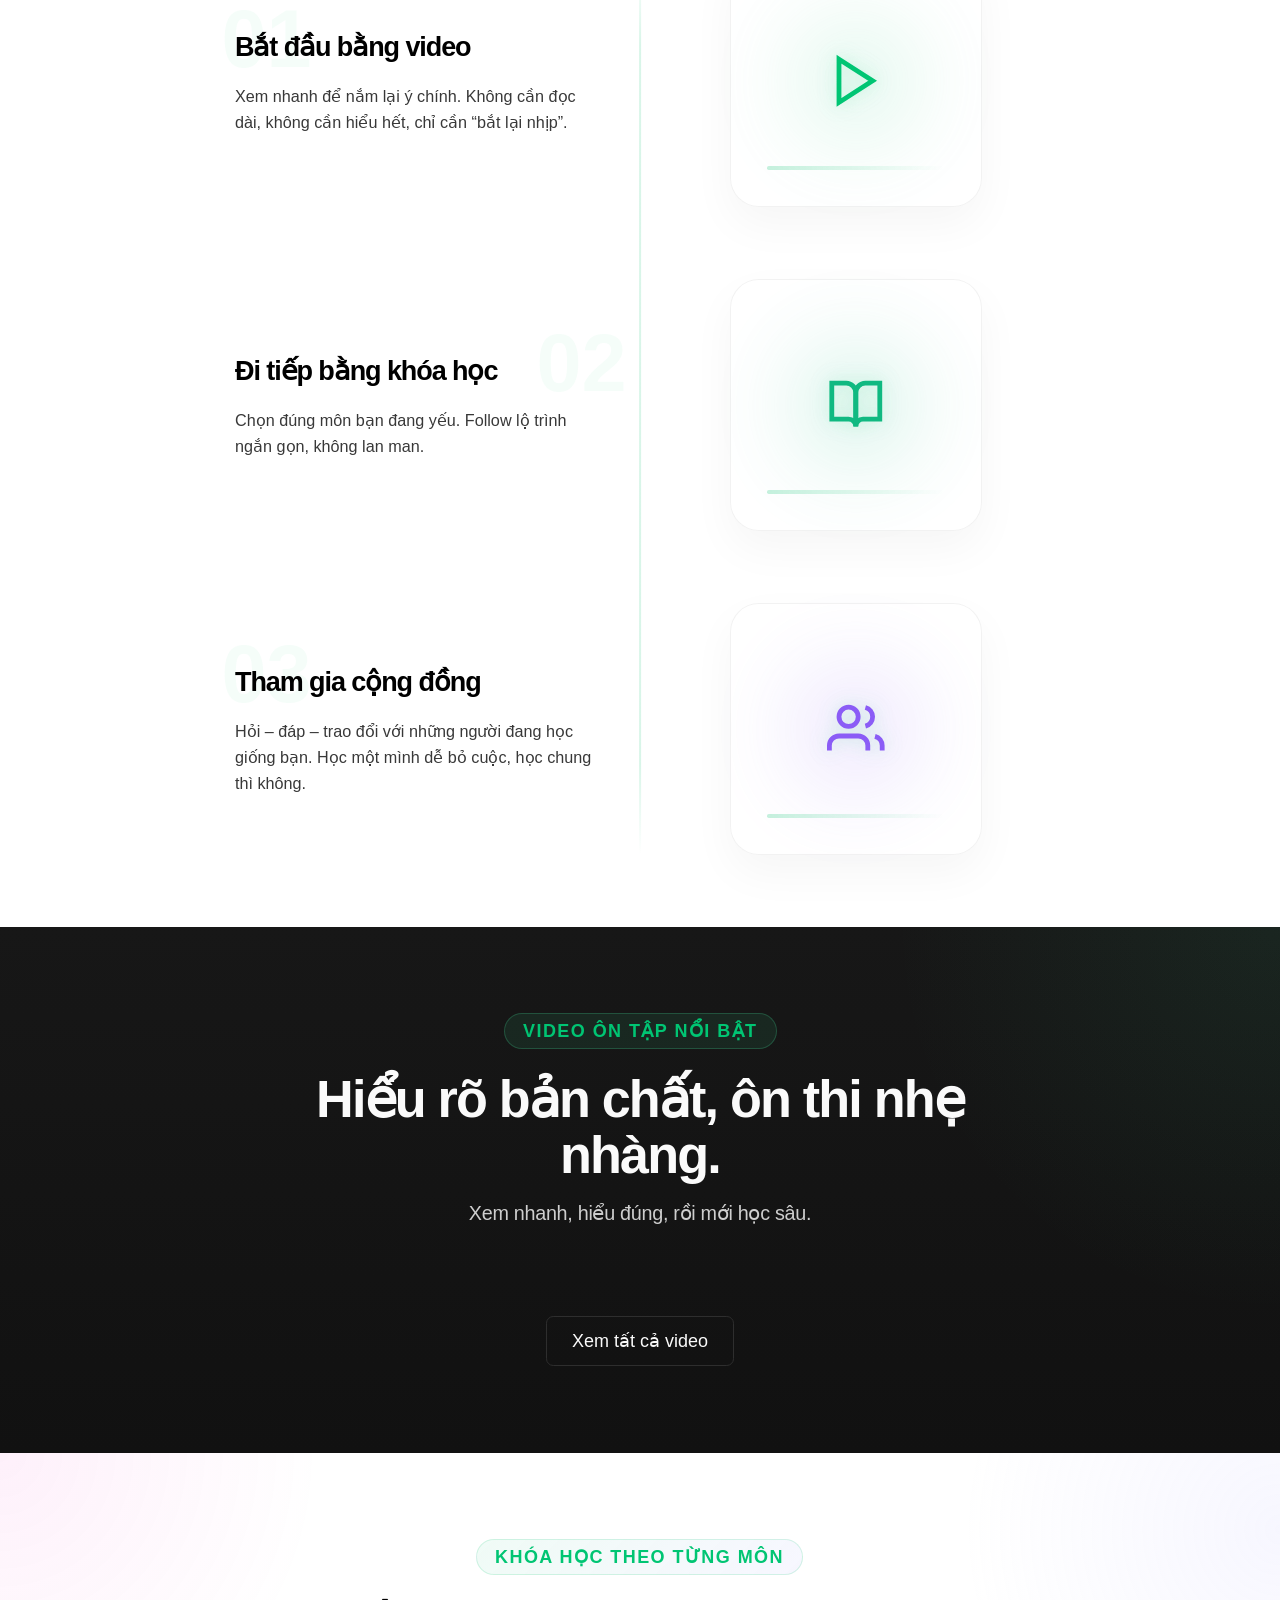
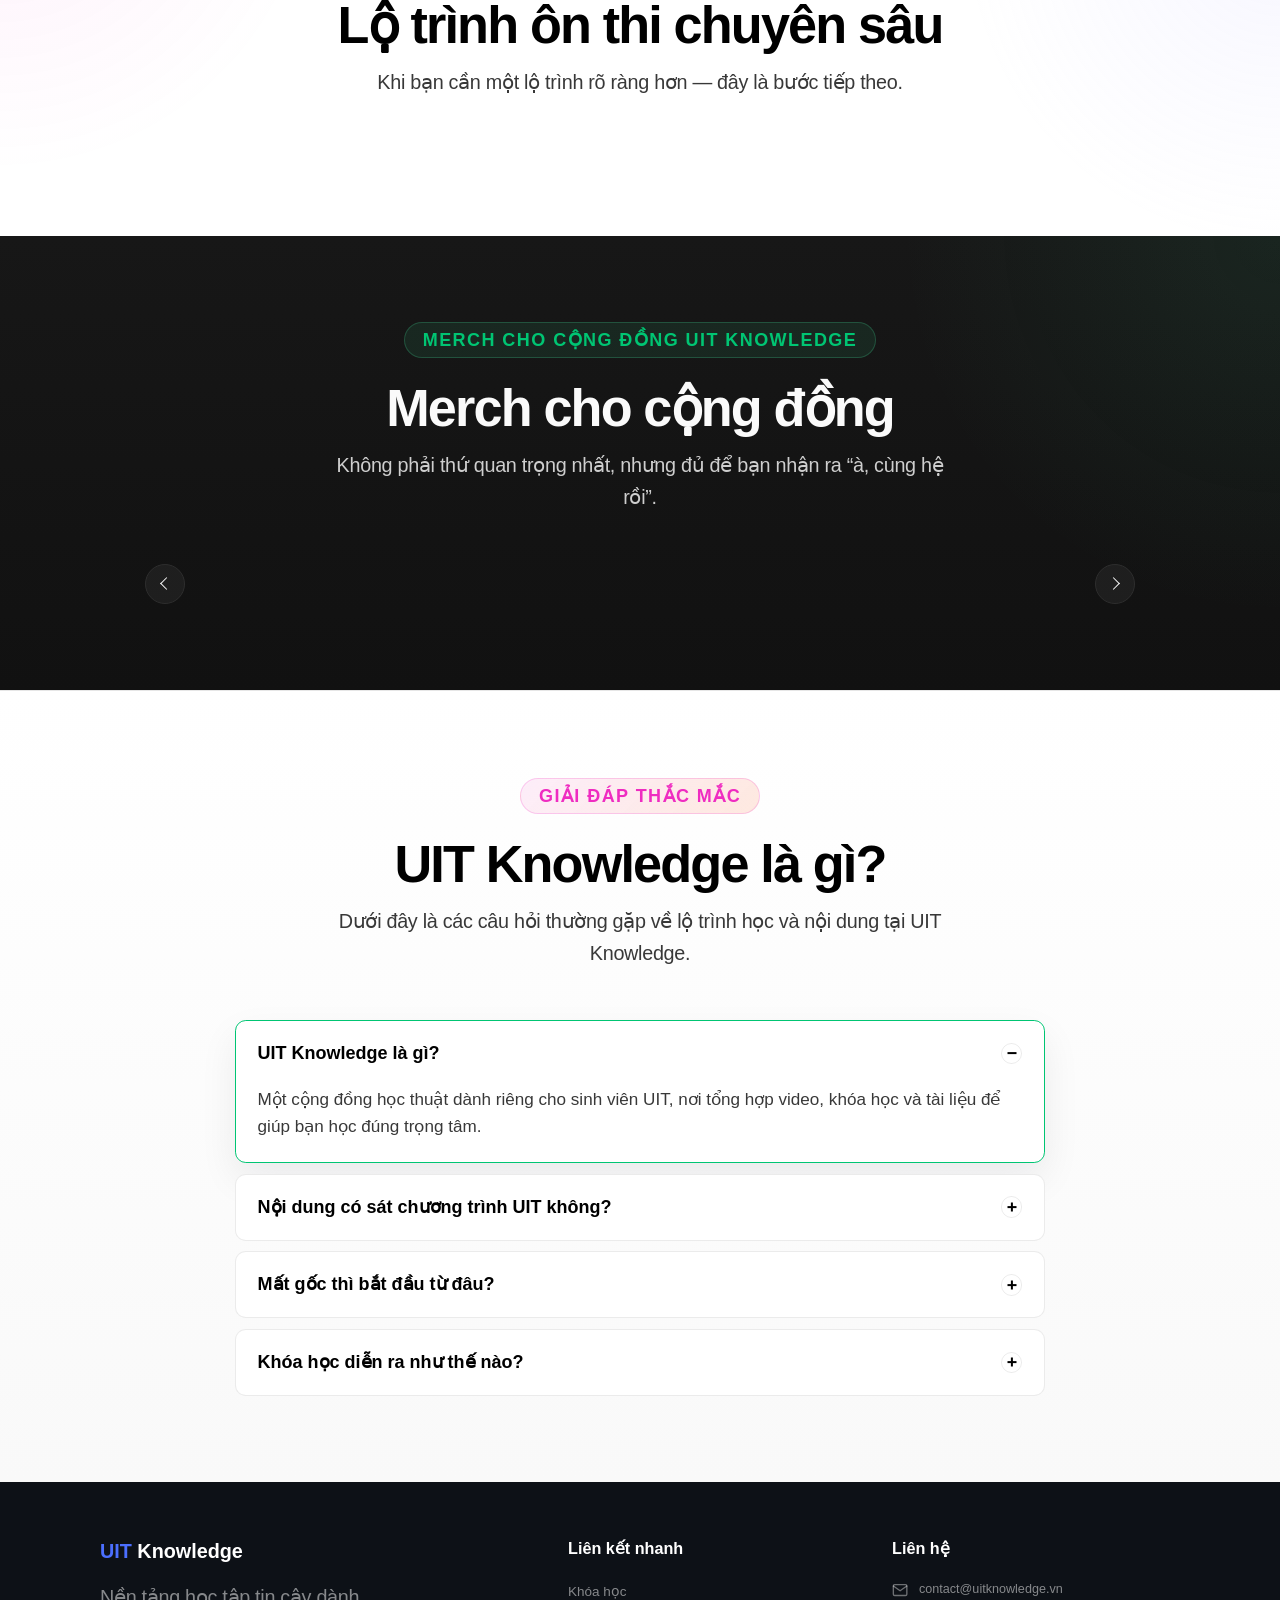
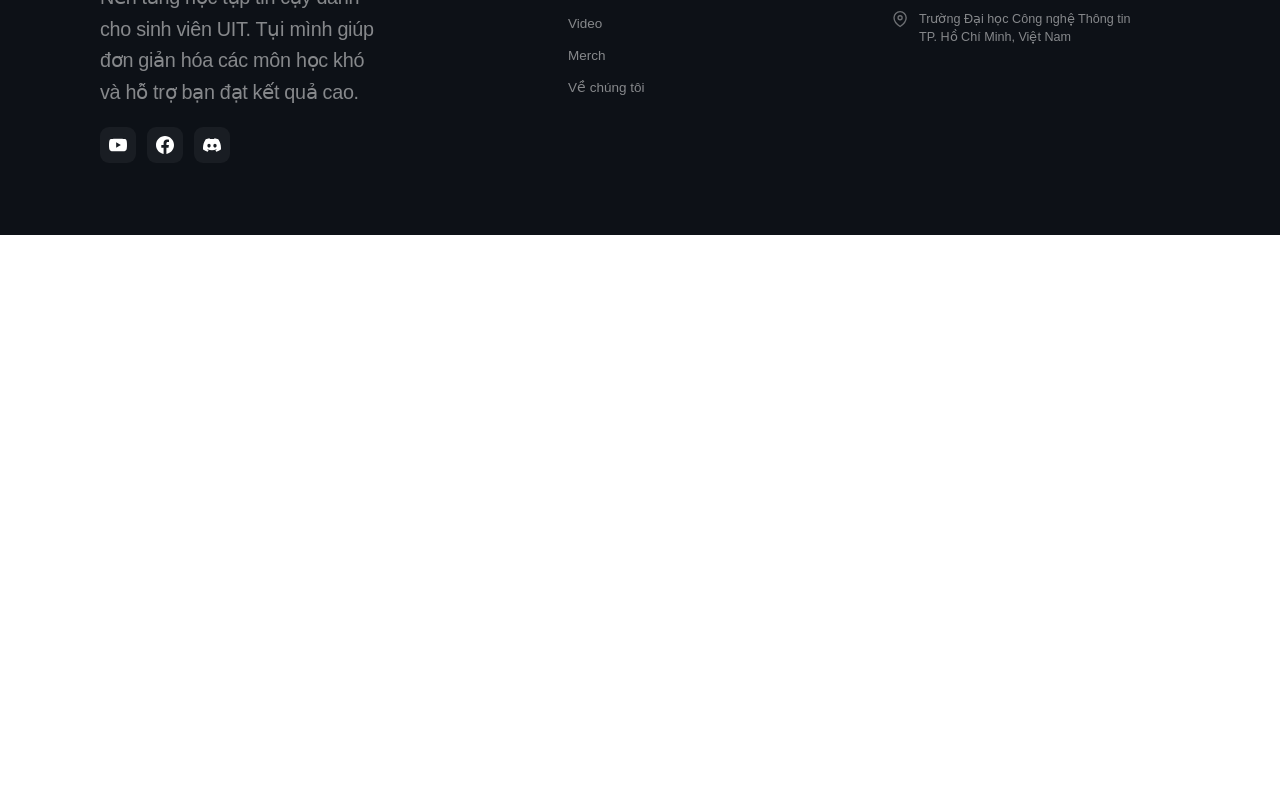
==== commit 707e37ce: "feat: implement adaptive header theme switching and remove footer bottom elements" ====
--- a/index.html
+++ b/index.html
@@ -640,13 +640,6 @@
                         </div>
                     </div>
                 </div>
-
-                <hr class="footer-divider">
-
-                <div class="footer-bottom">
-                    <p class="copyright">© 2026 UIT Knowledge. Bảo lưu mọi quyền.</p>
-                    <p class="credit">Thực hiện với <span class="heart-icon">❤️</span> dành cho sinh viên UIT</p>
-                </div>
             </div>
         </footer>
 
--- a/styles.css
+++ b/styles.css
@@ -147,65 +147,171 @@
     z-index: 1000;
     padding: 20px 0;
     border-radius: 0 0 var(--radius-lg) var(--radius-lg);
-    transition: background var(--transition), border-color var(--transition), padding var(--transition), box-shadow var(--transition);
-}
-
+    transition: background var(--transition), border-color var(--transition), padding var(--transition), box-shadow var(--transition), color var(--transition);
+}
+
+/* Default scrolled state: over LIGHT sections → dark glass + white text */
 .header.scrolled {
     padding: 14px 0;
+    background: rgba(23, 23, 23, 0.72);
+    backdrop-filter: blur(16px);
+    -webkit-backdrop-filter: blur(16px);
+    border-bottom: 1px solid rgba(255, 255, 255, 0.08);
+    border-radius: 0 0 var(--radius-lg) var(--radius-lg);
+    box-shadow: 0 12px 30px rgba(0, 0, 0, 0.2);
+    color: #fafafa;
+}
+
+/* Header on dark hero (not scrolled) → transparent + white text */
+.header:not(.scrolled) {
+    color: #fafafa;
+}
+
+.header:not(.scrolled) .logo-text,
+.header:not(.scrolled) .nav-link {
+    color: rgba(255, 255, 255, 0.75);
+}
+
+.header:not(.scrolled) .nav-link:hover,
+.header:not(.scrolled) .nav-link.active {
+    color: #ffffff;
+    background: rgba(255, 255, 255, 0.1);
+}
+
+.header:not(.scrolled) .logo-meta {
+    color: rgba(255, 255, 255, 0.45);
+}
+
+.header:not(.scrolled) .nav {
+    background: rgba(255, 255, 255, 0.06);
+    border-color: rgba(255, 255, 255, 0.08);
+}
+
+.header:not(.scrolled) .btn-secondary {
+    border-color: rgba(255, 255, 255, 0.12);
+    color: rgba(255, 255, 255, 0.8);
+}
+
+.header:not(.scrolled) .btn-secondary:hover {
+    background: rgba(255, 255, 255, 0.08);
+}
+
+.header:not(.scrolled) .btn-primary {
+    background: #fafafa;
+    color: #0a0a0a;
+}
+
+.header:not(.scrolled) .menu-toggle {
+    border-color: rgba(255, 255, 255, 0.15);
+    background: rgba(255, 255, 255, 0.06);
+}
+
+.header:not(.scrolled) .menu-toggle span {
+    background: #fafafa;
+}
+
+/* Default scrolled nav children (over light → dark glass + white text) */
+.header.scrolled .logo-text {
+    color: rgba(255, 255, 255, 0.92);
+}
+
+.header.scrolled .logo-meta {
+    color: rgba(255, 255, 255, 0.45);
+}
+
+.header.scrolled .nav {
+    background: rgba(255, 255, 255, 0.06);
+    border-color: rgba(255, 255, 255, 0.08);
+}
+
+.header.scrolled .nav-link {
+    color: rgba(255, 255, 255, 0.7);
+}
+
+.header.scrolled .nav-link:hover,
+.header.scrolled .nav-link.active {
+    color: #ffffff;
+    background: rgba(255, 255, 255, 0.12);
+}
+
+.header.scrolled .btn-secondary {
+    border-color: rgba(255, 255, 255, 0.12);
+    color: rgba(255, 255, 255, 0.8);
+}
+
+.header.scrolled .btn-secondary:hover {
+    background: rgba(255, 255, 255, 0.08);
+}
+
+.header.scrolled .btn-primary {
+    background: #fafafa;
+    color: #0a0a0a;
+}
+
+.header.scrolled .menu-toggle {
+    border-color: rgba(255, 255, 255, 0.15);
+    background: rgba(255, 255, 255, 0.06);
+}
+
+.header.scrolled .menu-toggle span {
+    background: #fafafa;
+}
+
+/* === ADAPTIVE HEADER: scrolled + over DARK section → white glass + dark text === */
+.header.scrolled.header-on-dark {
     background: rgba(255, 255, 255, 0.6);
     backdrop-filter: blur(16px);
     -webkit-backdrop-filter: blur(16px);
     border-bottom: 1px solid rgba(0, 0, 0, 0.06);
-    border-radius: 0 0 var(--radius-lg) var(--radius-lg);
     box-shadow: 0 12px 30px rgba(0, 0, 0, 0.04);
-}
-
-/* Header on dark hero */
-.header:not(.scrolled) {
+    color: #0a0a0a;
+}
+
+.header.scrolled.header-on-dark .logo-text {
+    color: rgba(0, 0, 0, 0.9);
+}
+
+.header.scrolled.header-on-dark .logo-meta {
+    color: rgba(0, 0, 0, 0.5);
+}
+
+.header.scrolled.header-on-dark .nav {
+    background: rgba(255, 255, 255, 0.48);
+    border-color: rgba(0, 0, 0, 0.05);
+}
+
+.header.scrolled.header-on-dark .nav-link {
+    color: rgba(0, 0, 0, 0.7);
+}
+
+.header.scrolled.header-on-dark .nav-link:hover,
+.header.scrolled.header-on-dark .nav-link.active {
+    color: #000000;
+    background: rgba(255, 255, 255, 0.9);
+}
+
+.header.scrolled.header-on-dark .btn-secondary {
+    border-color: rgba(0, 0, 0, 0.1);
+    color: rgba(0, 0, 0, 0.8);
+}
+
+.header.scrolled.header-on-dark .btn-secondary:hover {
+    background: rgba(0, 0, 0, 0.04);
+}
+
+.header.scrolled.header-on-dark .btn-primary {
+    background: #0a0a0a;
     color: #fafafa;
-}
-
-.header:not(.scrolled) .logo-text,
-.header:not(.scrolled) .nav-link {
-    color: rgba(255, 255, 255, 0.75);
-}
-
-.header:not(.scrolled) .nav-link:hover,
-.header:not(.scrolled) .nav-link.active {
-    color: #ffffff;
-    background: rgba(255, 255, 255, 0.1);
-}
-
-.header:not(.scrolled) .logo-meta {
-    color: rgba(255, 255, 255, 0.45);
-}
-
-.header:not(.scrolled) .nav {
-    background: rgba(255, 255, 255, 0.06);
-    border-color: rgba(255, 255, 255, 0.08);
-}
-
-.header:not(.scrolled) .btn-secondary {
-    border-color: rgba(255, 255, 255, 0.12);
-    color: rgba(255, 255, 255, 0.8);
-}
-
-.header:not(.scrolled) .btn-secondary:hover {
-    background: rgba(255, 255, 255, 0.08);
-}
-
-.header:not(.scrolled) .btn-primary {
-    background: #fafafa;
-    color: #0a0a0a;
-}
-
-.header:not(.scrolled) .menu-toggle {
-    border-color: rgba(255, 255, 255, 0.15);
-    background: rgba(255, 255, 255, 0.06);
-}
-
-.header:not(.scrolled) .menu-toggle span {
-    background: #fafafa;
+    box-shadow: 0 4px 10px var(--shadow-light);
+}
+
+.header.scrolled.header-on-dark .menu-toggle {
+    border-color: rgba(0, 0, 0, 0.12);
+    background: rgba(255, 255, 255, 0.7);
+}
+
+.header.scrolled.header-on-dark .menu-toggle span {
+    background: #0a0a0a;
 }
 
 .header-container {
@@ -253,6 +359,7 @@
     font-weight: 700;
     line-height: 1;
     letter-spacing: -0.04em;
+    transition: color var(--transition);
 }
 
 .logo-meta {
@@ -261,6 +368,7 @@
     letter-spacing: 0.08em;
     text-transform: uppercase;
     color: var(--light-text-muted);
+    transition: color var(--transition);
 }
 
 .nav {
@@ -271,6 +379,7 @@
     background: rgba(255, 255, 255, 0.48);
     border: 1px solid rgba(0, 0, 0, 0.05);
     border-radius: var(--radius-pill);
+    transition: background var(--transition), border-color var(--transition);
 }
 
 .nav-link {
@@ -1917,35 +2026,7 @@
     color: #ffffff;
 }
 
-.footer-divider {
-    border: 0;
-    height: 1px;
-    background: rgba(255, 255, 255, 0.06);
-    margin: 0 0 32px 0;
-}
-
-.footer-bottom {
-    text-align: center;
-    display: flex;
-    flex-direction: column;
-    gap: 8px;
-}
-
-.copyright {
-    font-size: 14px;
-    color: rgba(255, 255, 255, 0.4);
-}
-
-.credit {
-    font-size: 13px;
-    color: rgba(255, 255, 255, 0.35);
-}
-
-.heart-icon {
-    color: #ff4b4b;
-    display: inline;
-    margin: 0 2px;
-}
+
 
 /* === REVEAL === */
 .reveal {
@@ -2312,9 +2393,7 @@
         gap: 32px;
     }
 
-    .footer-bottom {
-        padding-top: 24px;
-    }
+
 
     .course-image {
         height: 100%;
@@ -2531,20 +2610,12 @@
         min-height: 220px;
     }
 
-    .footer-bottom {
-        padding-top: 12px;
-    }
-
-    .copyright, .credit {
-        font-size: 14px;
-    }
+
 }
 
 /* --- Safe Area for Notched Devices (iPhone X+) --- */
 @supports (padding: env(safe-area-inset-bottom)) {
-    .footer-bottom {
-        padding-bottom: calc(28px + env(safe-area-inset-bottom));
-    }
+
 
     .qr-modal {
         padding-bottom: env(safe-area-inset-bottom);
